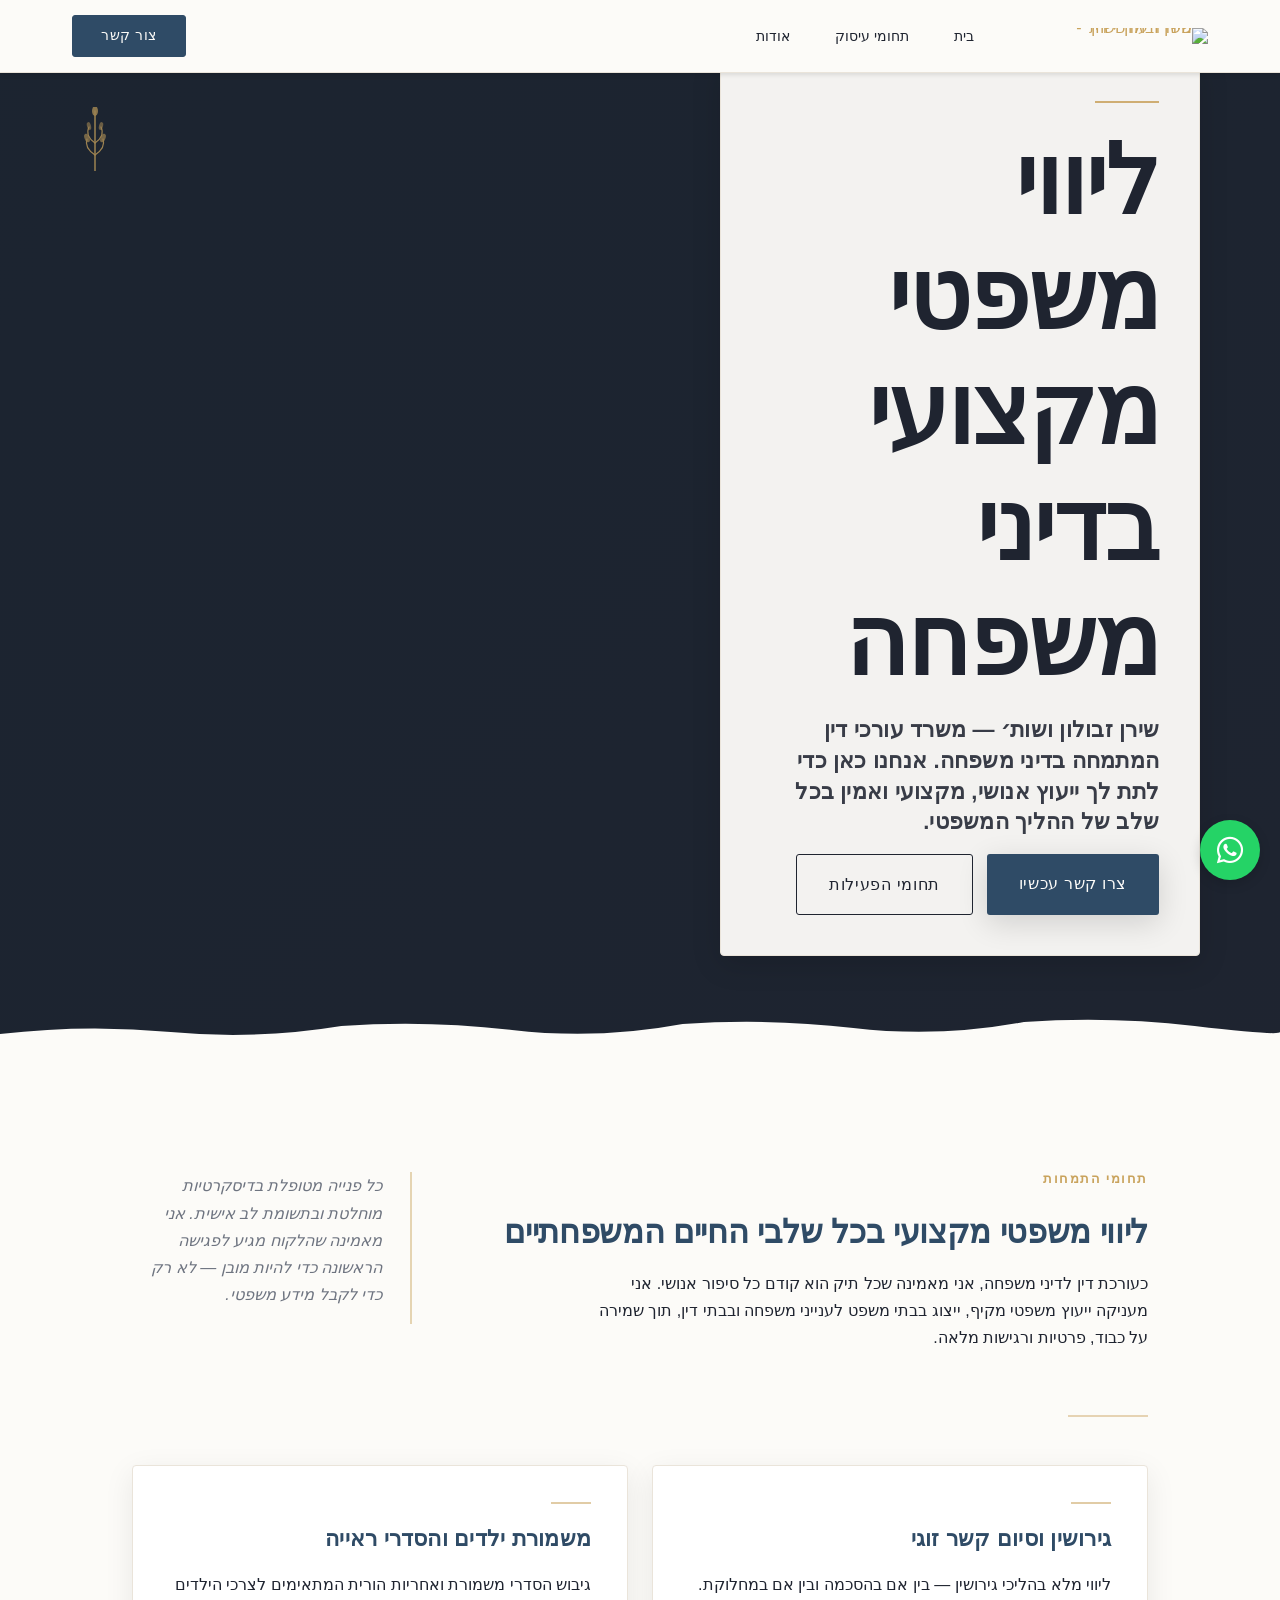
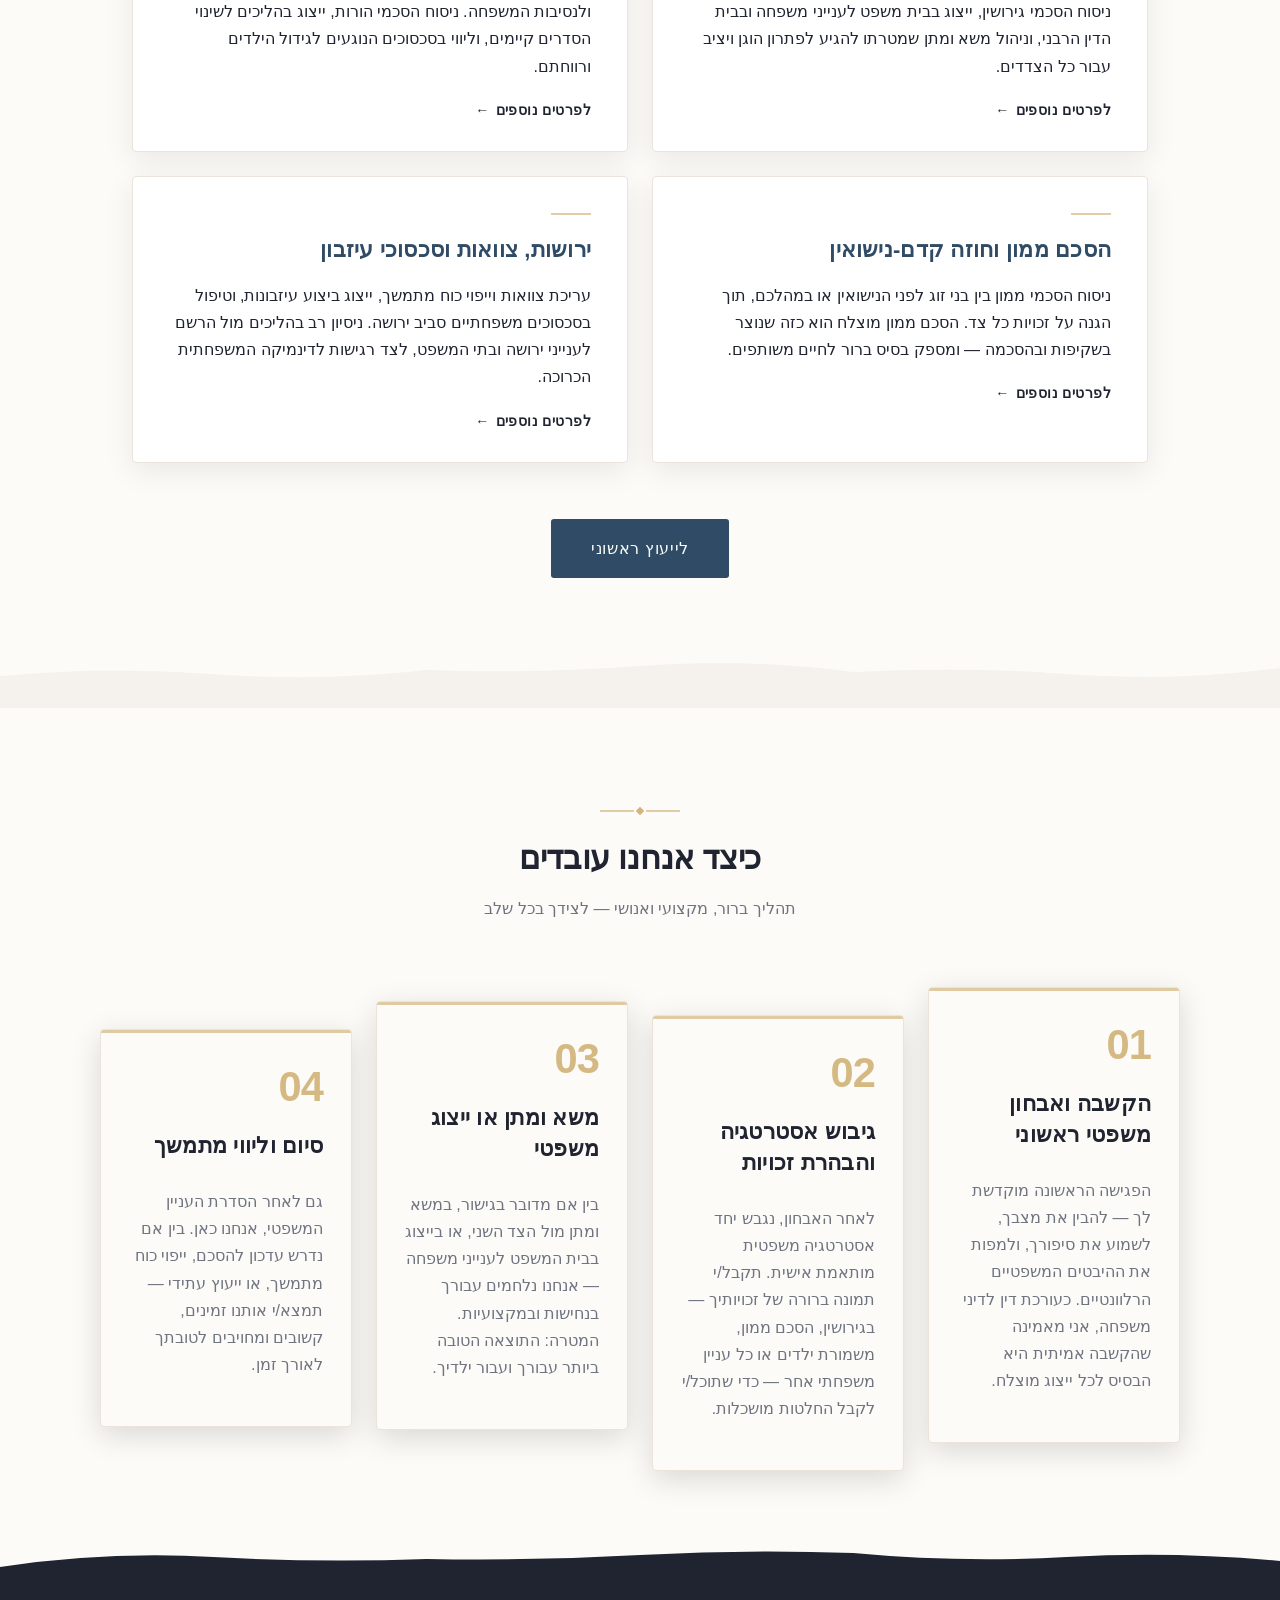
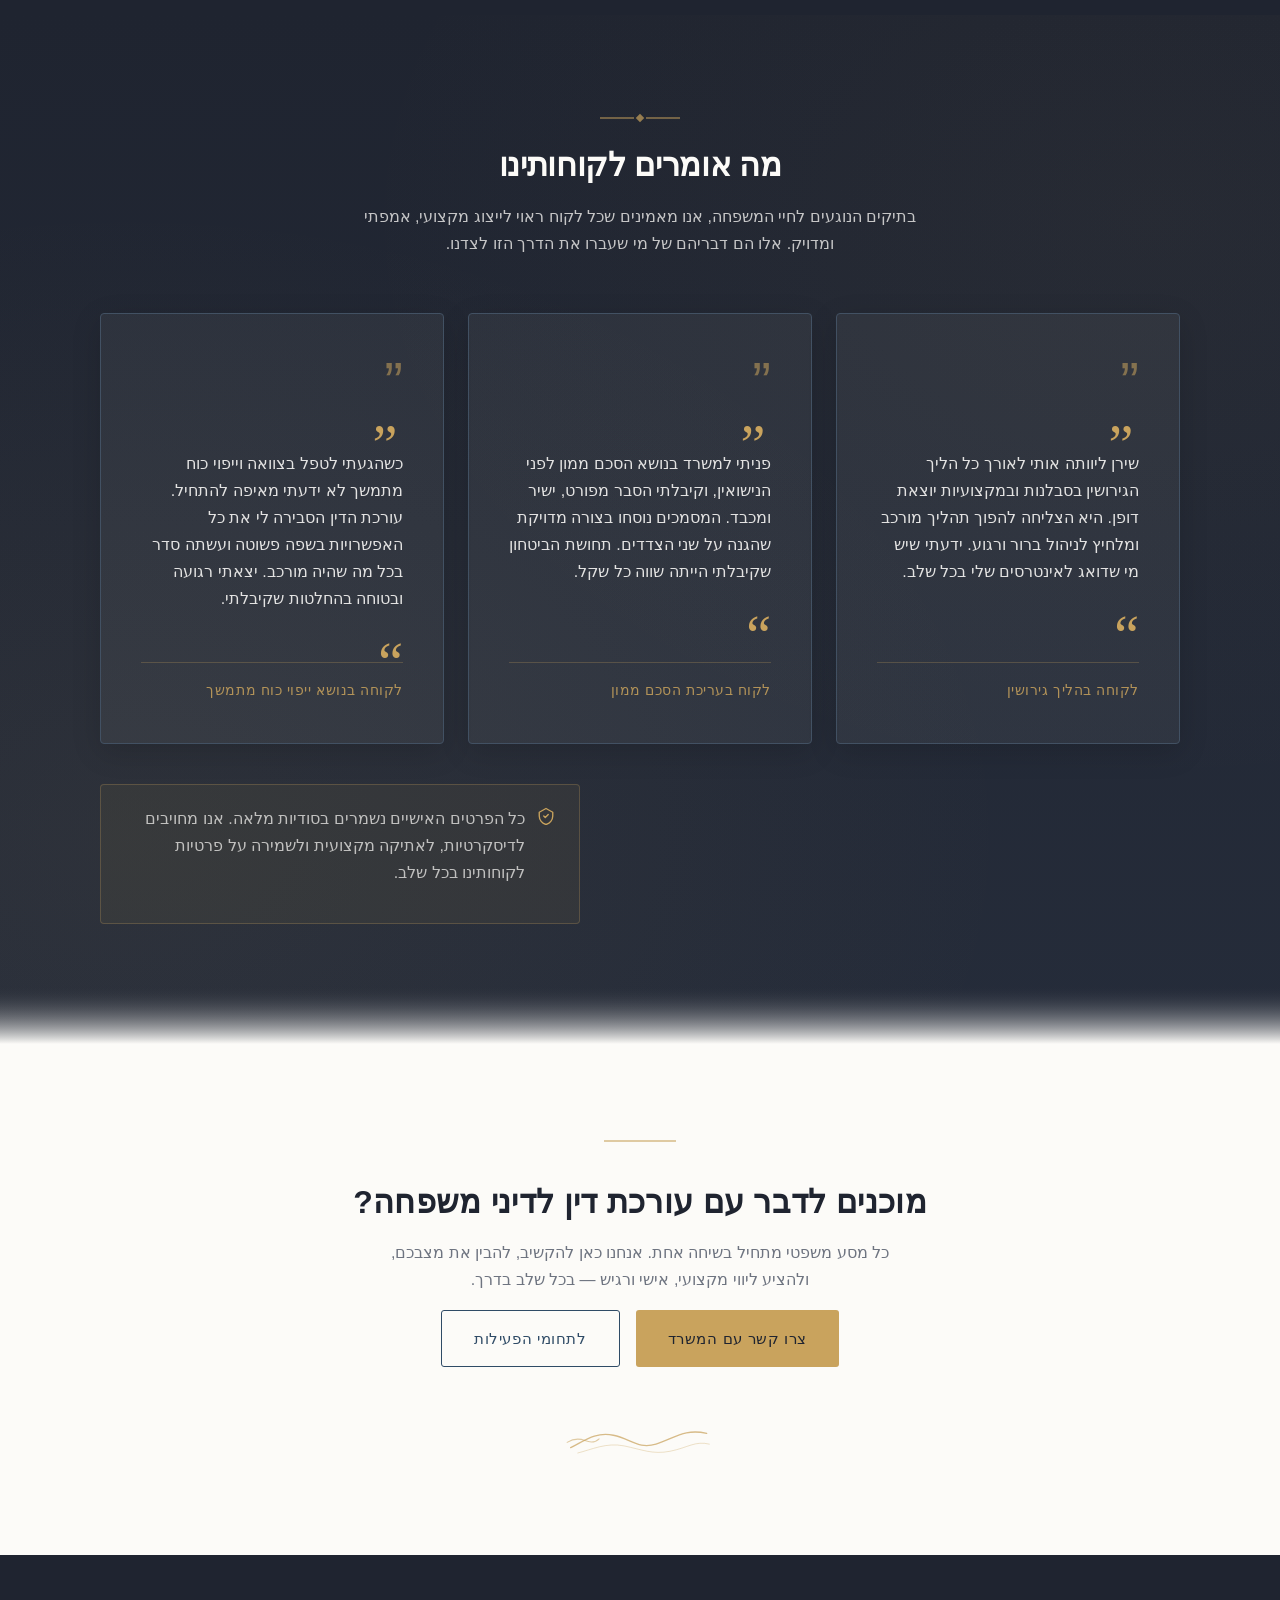
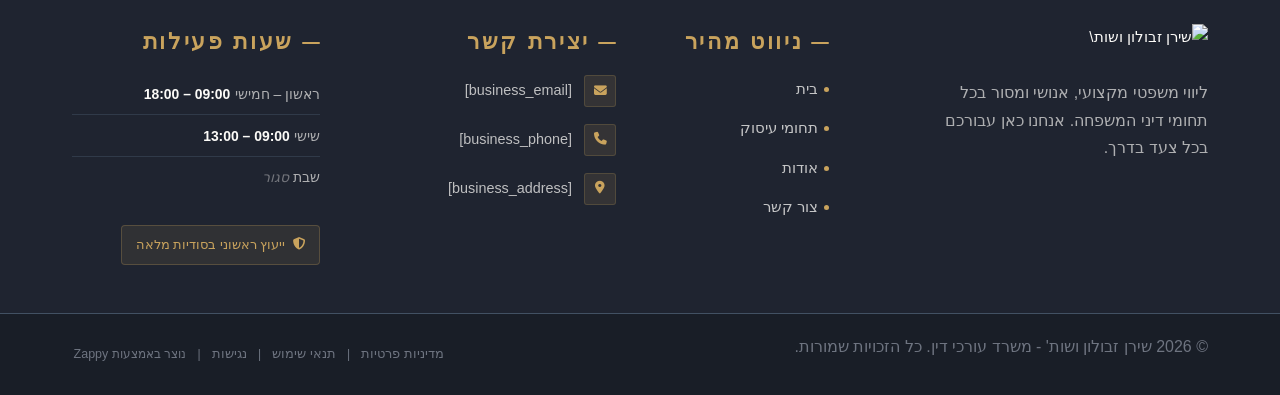
==== public/index.html @ b433c395 "Background sync: Progressive GitHub Sync" ====
<!DOCTYPE html>
<html lang="he" dir="rtl">
<head>
    <meta charset="UTF-8">
    <meta name="viewport" content="width=device-width, initial-scale=1.0">
    <meta name="robots" content="index, follow">
    <title>עורכת דין לדיני משפחה — שירן זבולון ושות&#39; - משרד עורכי דין</title>
    <meta name="description" content="מחפשים עורכת דין לדיני משפחה עם ניסיון וסמכות? משרד שירן זבולון ושות&#39; מעניק ייעוץ משפטי מקצועי בגירושין, צוואות וסכסוכי משפחה. פנו אלינו היום.">
    <meta name="keywords" content="עורכת דין לדיני משפחה, עו"ד לדיני משפחה, עורך דין לגירושין, משרד עורכי דין לצוואות, ייפוי כוח מתמשך">
    
    <!-- Zappy Analytics -->
<script>
(function() {
  'use strict';
  
  // Configuration
  var config = {
    websiteId: '22bc7f85-76d4-45d9-b0b0-1a1cf446f128',
    apiUrl: 'https://api.zappy5.com/api/analytics/track',
    sessionDuration: 30 * 60 * 1000, // 30 minutes
    visitorDuration: 30 * 24 * 60 * 60 * 1000, // 30 days
    trackPageViews: true,
    trackClicks: true,
    trackFormSubmissions: true
  };
  
  // Generate or retrieve persistent visitor ID (30 days)
  function getVisitorId() {
    var visitorKey = 'zappy_visitor_' + config.websiteId;
    var visitor = null;
    
    try {
      visitor = localStorage.getItem(visitorKey);
      if (visitor) {
        var visitorData = JSON.parse(visitor);
        var now = Date.now();
        
        // Check if visitor ID is still valid (30 days)
        if (now - visitorData.created < config.visitorDuration) {
          // Update last seen timestamp
          visitorData.lastSeen = now;
          localStorage.setItem(visitorKey, JSON.stringify(visitorData));
          return visitorData.id;
        }
      }
    } catch (e) {
      console.warn('Zappy Analytics: LocalStorage not available');
    }
    
    // Generate new visitor ID
    var newVisitorId = 'zv_' + Date.now() + '_' + Math.random().toString(36).substr(2, 9);
    
    try {
      localStorage.setItem(visitorKey, JSON.stringify({
        id: newVisitorId,
        created: Date.now(),
        lastSeen: Date.now()
      }));
    } catch (e) {
      // Continue without local storage
    }
    
    return newVisitorId;
  }
  
  // Generate or retrieve session ID (30 minutes)
  function getSessionId() {
    var sessionKey = 'zappy_session_' + config.websiteId;
    var session = null;
    
    try {
      session = sessionStorage.getItem(sessionKey);
      if (session) {
        var sessionData = JSON.parse(session);
        var now = Date.now();
        
        // Check if session is still valid
        if (now - sessionData.timestamp < config.sessionDuration) {
          // Update timestamp
          sessionData.timestamp = now;
          sessionStorage.setItem(sessionKey, JSON.stringify(sessionData));
          return sessionData.id;
        }
      }
    } catch (e) {
      console.warn('Zappy Analytics: SessionStorage not available');
    }
    
    // Generate new session ID
    var newSessionId = 'zs_' + Date.now() + '_' + Math.random().toString(36).substr(2, 9);
    
    try {
      sessionStorage.setItem(sessionKey, JSON.stringify({
        id: newSessionId,
        timestamp: Date.now()
      }));
    } catch (e) {
      // Continue without session storage
    }
    
    return newSessionId;
  }
  
  var visitorId = getVisitorId();
  var sessionId = getSessionId();
  
  // Track an event
  function trackEvent(eventType, data) {
    data = data || {};
    
    var eventData = {
      website_id: config.websiteId,
      event_type: eventType,
      page_path: window.location.pathname,
      referrer: document.referrer || 'direct',
      visitor_id: visitorId,
      session_id: sessionId,
      metadata: data
    };
    
    // Use sendBeacon if available (better for page unload events)
    if (navigator.sendBeacon) {
      var blob = new Blob([JSON.stringify(eventData)], { type: 'application/json' });
      navigator.sendBeacon(config.apiUrl, blob);
    } else {
      // Fallback to fetch
      fetch(config.apiUrl, {
        method: 'POST',
        headers: {
          'Content-Type': 'application/json'
        },
        body: JSON.stringify(eventData),
        keepalive: true
      }).catch(function(error) {
        console.warn('Zappy Analytics: Failed to track event', error);
      });
    }
  }
  
  // Track page view
  if (config.trackPageViews) {
    trackEvent('pageview', {
      title: document.title,
      url: window.location.href
    });
  }
  
  // Track clicks on important elements
  if (config.trackClicks) {
    document.addEventListener('click', function(e) {
      var target = e.target;
      
      // Track button clicks (counted as actions)
      if (target.tagName === 'BUTTON' || target.closest('button')) {
        var button = target.tagName === 'BUTTON' ? target : target.closest('button');
        trackEvent('click', {
          element: 'button',
          text: button.textContent.trim().substring(0, 100),
          id: button.id || null,
          class: button.className || null
        });
      }
      
      // Track link clicks (navigation - not counted as actions)
      else if (target.tagName === 'A' || target.closest('a')) {
        var link = target.tagName === 'A' ? target : target.closest('a');
        trackEvent('navigation', {
          element: 'link',
          text: link.textContent.trim().substring(0, 100),
          href: link.href,
          external: link.hostname !== window.location.hostname
        });
      }
    }, true);
  }
  
  // Track form submissions
  if (config.trackFormSubmissions) {
    document.addEventListener('submit', function(e) {
      var form = e.target;
      
      trackEvent('form_submit', {
        form_id: form.id || null,
        form_name: form.name || null,
        form_action: form.action || null,
        form_method: form.method || 'GET'
      });
    }, true);
  }
  
  // Track time on page (send on page unload)
  var pageLoadTime = Date.now();
  
  window.addEventListener('beforeunload', function() {
    var timeOnPage = Math.floor((Date.now() - pageLoadTime) / 1000); // in seconds
    
    trackEvent('page_unload', {
      time_on_page: timeOnPage,
      page_path: window.location.pathname
    });
  });
  
  // Expose tracking function globally for custom events
  window.zappyAnalytics = {
    track: trackEvent,
    getVisitorId: function() { return visitorId; },
    getSessionId: function() { return sessionId; }
  };
  
})();
</script>
<!-- End Zappy Analytics -->
    <meta property="og:title" content="עורכת דין לדיני משפחה — שירן זבולון ושות&#39; - משרד עורכי דין">
    <meta property="og:description" content="מחפשים עורכת דין לדיני משפחה עם ניסיון וסמכות? משרד שירן זבולון ושות&#39; מעניק ייעוץ משפטי מקצועי בגירושין, צוואות וסכסוכי משפחה. פנו אלינו היום.">
    <meta name="twitter:card" content="summary_large_image">
    <meta name="twitter:title" content="עורכת דין לדיני משפחה — שירן זבולון ושות&#39; - משרד עורכי דין">
    <meta name="twitter:description" content="מחפשים עורכת דין לדיני משפחה עם ניסיון וסמכות? משרד שירן זבולון ושות&#39; מעניק ייעוץ משפטי מקצועי בגירושין, צוואות וסכסוכי משפחה. פנו אלינו היום.">
    <script type="application/ld+json">{"@context":"https://schema.org","@graph":[{"@type":"Organization","@id":"https://shiran-zevulun-and-partners-la.zappy5.app#organization","name":"שירן זבולון ושות' - משרד עורכי דין","url":"https://shiran-zevulun-and-partners-la.zappy5.app","description":"A family law attorney practice specializing in legal services related to family matters. The practice focuses on providing professional legal counsel and representation in family-related legal cases."},{"@type":"WebSite","@id":"https://shiran-zevulun-and-partners-la.zappy5.app#website","url":"https://shiran-zevulun-and-partners-la.zappy5.app","name":"שירן זבולון ושות' - משרד עורכי דין","publisher":{"@id":"https://shiran-zevulun-and-partners-la.zappy5.app#organization"}}]}</script>
    <meta property="og:type" content="website">
  <meta property="og:locale" content="he_IL">
  
  
  
  
  
  <link rel="stylesheet" href="https://cdnjs.cloudflare.com/ajax/libs/font-awesome/6.4.0/css/all.min.css">
  <style>
    .skip-link { position: absolute; top: 0; left: 0; transform: translateY(-200%); padding: 12px 18px; background: var(--bg-dark, #1a1a1a); color: var(--text-light, #fff); font-weight: 600; border-radius: 0 0 8px 0; z-index: 10000; }
    .skip-link:focus { transform: none; outline: 2px solid var(--ring, #fff); outline-offset: 2px; }
    :focus-visible { outline: 2px solid var(--ring, currentColor); outline-offset: 3px; }
  </style>


  
    <!-- Favicons -->
    <link rel="icon" type="image/x-icon" href="/assets/favicon.ico">
    <link rel="icon" type="image/png" sizes="16x16" href="/assets/favicon-16x16.png">
    <link rel="icon" type="image/png" sizes="32x32" href="/assets/favicon-32x32.png">
    <link rel="icon" type="image/png" sizes="48x48" href="/assets/favicon-48x48.png">
    <link rel="icon" type="image/png" sizes="192x192" href="/assets/favicon-192x192.png">
    <link rel="icon" type="image/png" sizes="512x512" href="/assets/favicon-512x512.png">
    <link rel="apple-touch-icon" href="/assets/apple-touch-icon.png">
    <!-- Cookie Consent -->
    <link rel="stylesheet" href="https://cdn.jsdelivr.net/npm/vanilla-cookieconsent@3/dist/cookieconsent.css">
    <script src="https://cdn.jsdelivr.net/npm/vanilla-cookieconsent@3/dist/cookieconsent.umd.js"></script>
    <!-- Mickidum Accessibility Toolbar -->
    <script src="https://cdn.jsdelivr.net/gh/mickidum/acc_toolbar/acctoolbar/acctoolbar.min.js"></script>
    <link rel="stylesheet" href="/styles.css">

    <style id="zappy-dropdown-submenu-styles">
      /* ========== DESKTOP DROPDOWN SUBMENU STYLES ========== */
      /* Base styles for dropdown submenus - parent must be positioned */
      .nav-menu li:has(.sub-menu), nav li:has(.sub-menu), .navbar li:has(.sub-menu), #navMenu li:has(.sub-menu) { position: relative; }
      /* Submenu base - hidden by default */
      .nav-menu .sub-menu, nav .sub-menu, .navbar .sub-menu, #navMenu .sub-menu { display: block !important; position: absolute !important; top: 100%; left: 0; min-width: 220px; background: white; border-radius: 8px; box-shadow: 0 8px 25px rgba(0,0,0,0.15); padding: 8px 0; opacity: 0; visibility: hidden; transform: translateY(10px); transition: all 0.3s ease; z-index: 1000; list-style: none; pointer-events: none; }
      /* CRITICAL: Desktop hover styles to show dropdown */
      .nav-menu li:hover > .sub-menu, nav li:hover > .sub-menu, .navbar li:hover > .sub-menu, #navMenu li:hover > .sub-menu { opacity: 1 !important; visibility: visible !important; transform: translateY(0) !important; pointer-events: auto !important; }
      /* Submenu item styling */
      .sub-menu li { list-style: none; margin: 0; padding: 0; }
      .sub-menu a { display: block !important; padding: 10px 16px !important; color: var(--text-dark, #333) !important; font-weight: 500; text-decoration: none; white-space: nowrap; transition: background-color 0.2s; }
      .sub-menu .zappy-nav-child > a { padding-left: 28px !important; font-size: 0.9em !important; opacity: 0.85 !important; }
      [dir="rtl"] .sub-menu .zappy-nav-child > a, html[lang="he"] .sub-menu .zappy-nav-child > a, html[lang="ar"] .sub-menu .zappy-nav-child > a { padding-left: 10px !important; padding-right: 28px !important; }
      .sub-menu .zappy-nav-parent > a { font-weight: 600 !important; }
      .sub-menu a:hover { background-color: #f5f5f5; }
      /* RTL (Hebrew/Arabic) dropdown positioning */
      [dir="rtl"] .nav-menu .sub-menu, [dir="rtl"] nav .sub-menu, [dir="rtl"] .navbar .sub-menu, html[lang="he"] .nav-menu .sub-menu, html[lang="he"] nav .sub-menu, html[lang="he"] .navbar .sub-menu, html[lang="ar"] .nav-menu .sub-menu, html[lang="ar"] nav .sub-menu, html[lang="ar"] .navbar .sub-menu { left: auto !important; right: 0 !important; }
      /* Hide empty dropdown menus (exclude catalog sub-menus that use <a> children instead of <li>) */
      .sub-menu:empty, .sub-menu:not(:has(li:not(.zappy-hidden-menu-item))):not(:has(> a)), .sub-menu:not(:has(li)):not(:has(> a)) { display: none !important; opacity: 0 !important; visibility: hidden !important; pointer-events: none !important; }
      /* Desktop: show submenu on Menu Group hover */
      li:has(.menu-group-title):hover > .sub-menu { opacity: 1 !important; visibility: visible !important; transform: translateY(0) !important; pointer-events: auto !important; }
      /* Menu Group title styling */
      .nav-menu > li > .menu-group-title, #navMenu > li > .menu-group-title { display: inline-block; padding: 0.5rem 1rem; cursor: default; user-select: none; }
      
      /* ========== MOBILE SUBMENU STYLES ========== */
      @media (max-width: 768px) {
        .nav-menu .sub-menu, nav .sub-menu, .navbar .sub-menu, #navMenu .sub-menu { position: static !important; transform: none !important; box-shadow: none !important; background: transparent !important; max-height: 0; overflow: hidden; opacity: 0; visibility: hidden; transition: max-height 0.3s ease, opacity 0.3s ease; padding: 0 !important; border-radius: 0 !important; }
        .navbar .sub-menu.mobile-expanded, .nav-menu .sub-menu.mobile-expanded, #navMenu .sub-menu.mobile-expanded { max-height: none !important; overflow-y: visible !important; opacity: 1 !important; visibility: visible !important; padding: 8px 0 8px 16px !important; }
        [dir="rtl"] .sub-menu.mobile-expanded, html[lang="he"] .sub-menu.mobile-expanded { padding: 8px 16px 8px 0 !important; }
        /* Disable hover behavior on mobile */
        .nav-menu li:hover > .sub-menu, nav li:hover > .sub-menu, .navbar li:hover > .sub-menu, #navMenu li:hover > .sub-menu { opacity: 0; visibility: hidden; pointer-events: none; }
        .nav-menu li > .sub-menu.mobile-expanded, nav li > .sub-menu.mobile-expanded, .navbar li > .sub-menu.mobile-expanded, #navMenu li > .sub-menu.mobile-expanded { opacity: 1 !important; visibility: visible !important; pointer-events: auto !important; }
        .nav-menu li:has(.sub-menu), nav li:has(.sub-menu), .navbar li:has(.sub-menu), #navMenu li:has(.sub-menu) { display: flex !important; flex-wrap: wrap !important; align-items: center !important; position: relative !important; min-height: 44px !important; }
        .nav-menu li:has(.sub-menu) > a, nav li:has(.sub-menu) > a, .navbar li:has(.sub-menu) > a, #navMenu li:has(.sub-menu) > a { flex: 1 !important; min-width: 0 !important; }
        .nav-menu li:has(.sub-menu) > .menu-group-title, nav li:has(.sub-menu) > .menu-group-title, .navbar li:has(.sub-menu) > .menu-group-title, #navMenu li:has(.sub-menu) > .menu-group-title { flex: 1 !important; min-width: 0 !important; padding: 0 !important; line-height: inherit !important; }
        .nav-menu li:has(.sub-menu) > .sub-menu, nav li:has(.sub-menu) > .sub-menu, .navbar li:has(.sub-menu) > .sub-menu, #navMenu li:has(.sub-menu) > .sub-menu { flex-basis: 100% !important; width: 100% !important; }
        .nav-menu li:has(.sub-menu) > a [class*="chevron"], .nav-menu li:has(.sub-menu) > a [class*="arrow"], .nav-menu li:has(.sub-menu) > a .fa-chevron-down, .nav-menu li:has(.sub-menu) > a .fa-angle-down, nav li:has(.sub-menu) > a [class*="chevron"], nav li:has(.sub-menu) > a [class*="arrow"], #navMenu li:has(.sub-menu) > a [class*="chevron"], #navMenu li:has(.sub-menu) > a [class*="arrow"] { display: none !important; visibility: hidden !important; }
        .mobile-submenu-toggle { display: flex !important; align-items: center !important; justify-content: center !important; width: 44px !important; height: auto !important; background: transparent !important; border: none !important; cursor: pointer !important; color: var(--text-dark) !important; position: static !important; flex-shrink: 0 !important; align-self: stretch !important; z-index: 2 !important; padding: 0 !important; margin: 0 !important; }
        .mobile-submenu-toggle::after { content: '' !important; width: 0 !important; height: 0 !important; border-left: 6px solid transparent !important; border-right: 6px solid transparent !important; border-top: 7px solid currentColor !important; transition: transform 0.3s ease !important; }
        .mobile-submenu-toggle.expanded::after { transform: rotate(180deg) !important; }
        .sub-menu a { padding: 10px 0 !important; display: block !important; color: var(--text-dark) !important; white-space: normal !important; }
        .sub-menu .zappy-nav-child > a { padding-left: 28px !important; font-size: 0.9em !important; opacity: 0.85 !important; }
        [dir="rtl"] .sub-menu .zappy-nav-child > a, html[lang="he"] .sub-menu .zappy-nav-child > a, html[lang="ar"] .sub-menu .zappy-nav-child > a { padding-left: 0 !important; padding-right: 28px !important; }
        .sub-menu .zappy-nav-parent > a { font-weight: 600 !important; }
        .nav-menu.active, #navMenu.active { max-width: 100vw !important; overflow-x: hidden !important; box-sizing: border-box !important; }
        .navbar .sub-menu li a, nav.navbar .sub-menu li a, .zappy-products-dropdown .sub-menu a { color: var(--text-dark) !important; }
      }
      @media (min-width: 769px) { .mobile-submenu-toggle { display: none !important; } }
    </style>

    <style id="zappy-widget-visibility">
      html[dir="rtl"] .whatsapp-float { right: 20px !important; left: auto !important; }
      html[dir="ltr"] .whatsapp-float, html:not([dir]) .whatsapp-float { left: 20px !important; right: auto !important; }
      html[dir="rtl"] #mic-access-tool-general-button, html[dir="rtl"] .mic-access-tool-general-button,
      html[dir="rtl"] #mic-init-access-tool .mic-access-tool-general-button,
      html[dir="rtl"] #mic-init-access-tool #mic-access-tool-general-button,
      html[dir="rtl"] ._access-icon { left: 20px !important; right: auto !important; }
      html[dir="ltr"] #mic-access-tool-general-button, html[dir="ltr"] .mic-access-tool-general-button,
      html[dir="ltr"] #mic-init-access-tool .mic-access-tool-general-button,
      html[dir="ltr"] #mic-init-access-tool #mic-access-tool-general-button,
      html[dir="ltr"] ._access-icon,
      html:not([dir]) #mic-access-tool-general-button, html:not([dir]) .mic-access-tool-general-button,
      html:not([dir]) #mic-init-access-tool .mic-access-tool-general-button,
      html:not([dir]) #mic-init-access-tool #mic-access-tool-general-button,
      html:not([dir]) ._access-icon { right: 20px !important; left: auto !important; }
      @media (max-width: 768px) { .whatsapp-float { display: flex !important; } }
      @media (min-width: 769px) { .whatsapp-float { display: flex !important; } }
      @media (max-width: 768px) {
        #mic-access-tool-general-button, .mic-access-tool-general-button,
        #mic-init-access-tool .mic-access-tool-general-button, #mic-init-access-tool #mic-access-tool-general-button,
        ._access-icon { display: flex !important; visibility: visible !important; opacity: 1 !important; pointer-events: auto !important; }
        #mic-access-tool-box.opened-mic-access-tool, .mic-access-tool-box.opened-mic-access-tool,
        #mic-init-access-tool #mic-access-tool-box.opened-mic-access-tool {
          visibility: visible !important; opacity: 1 !important; pointer-events: auto !important;
        }
      }
      @media (min-width: 769px) {
        #mic-access-tool-general-button, .mic-access-tool-general-button,
        #mic-init-access-tool .mic-access-tool-general-button, #mic-init-access-tool #mic-access-tool-general-button,
        ._access-icon { display: flex !important; visibility: visible !important; opacity: 1 !important; pointer-events: auto !important; }
        #mic-access-tool-box.opened-mic-access-tool, .mic-access-tool-box.opened-mic-access-tool,
        #mic-init-access-tool #mic-access-tool-box.opened-mic-access-tool {
          visibility: visible !important; opacity: 1 !important; pointer-events: auto !important;
        }
      }
    </style>
</head>
<body>
<a class="skip-link" href="#main">דלג לתוכן הראשי</a>
  <nav class="navbar" dir="rtl">
  <button class="mobile-toggle" id="mobileToggle" aria-label="Menu">
    <svg class="hamburger-icon" width="24" height="24" viewBox="0 0 24 24" fill="none">
      <path d="M3 12h18M3 6h18M3 18h18" stroke="currentColor" stroke-width="2" stroke-linecap="round"></path>
    </svg>
    <svg class="close-icon" width="24" height="24" viewBox="0 0 24 24" fill="none" style="display: none;">
      <path d="M18 6L6 18M6 6l12 12" stroke="currentColor" stroke-width="2" stroke-linecap="round"></path>
    </svg>
  </button>

  <button class="phone-header-btn" data-phone="[business_phone]" aria-label="Call">
    <svg width="20" height="20" viewBox="0 0 24 24" fill="currentColor">
      <path d="M22 16.92v3a2 2 0 0 1-2.18 2 19.79 19.79 0 0 1-8.63-3.07 19.5 19.5 0 0 1-6-6 19.79 19.79 0 0 1-3.07-8.67A2 2 0 0 1 4.11 2h3a2 2 0 0 1 2 1.72 12.84 12.84 0 0 0 .7 2.81 2 2 0 0 1-.45 2.11L8.09 9.91a16 16 0 0 0 6 6l1.27-1.27a2 2 0 0 1 2.11-.45 12.84 12.84 0 0 0 2.81.7A2 2 0 0 1 22 16.92z"></path>
    </svg>
  </button>

  <div class="nav-container">
    <div class="nav-right-group"><div class="nav-brand">
      <a href="/" class="logo-link"><img class="logo" src="/assets/site-----image-1.webp" alt="שירן זבולון ושות' - משרד עורכי דין"></a>
    </div><ul class="nav-menu" id="navMenu"><li><a href="/">בית</a></li><li><a href="/practice-areas">תחומי עיסוק</a></li><li><a href="/about">אודות</a></li></ul></div>

    

    <div class="nav-cta-container">
      <a href="/contact" class="nav-cta-btn">צור קשר</a>
    </div>
  </div>
</nav>
<script>

// Navbar Mobile Menu Toggle and Contrast Fix
(function() {
  // Use 'load' event instead of 'DOMContentLoaded' to ensure we run AFTER all other scripts
  window.addEventListener('load', function() {
    
    // FIX MOBILE BUTTON CONTRAST
    // Detect navbar background color and apply contrasting color to mobile buttons
    const navbar = document.querySelector('.navbar, nav, header');
    if (!navbar) {
      console.log('[Navbar] Navbar element not found');
      return;
    }
    
    // DECLARE VARIABLES EARLY to avoid Temporal Dead Zone errors
    // These are used in multiple places below
    let mobileToggle = document.getElementById('mobileToggle') ||
                       document.querySelector('.mobile-toggle') ||
                       document.querySelector('.hamburger') ||
                       document.querySelector('.hamburger-menu') ||
                       document.querySelector('.menu-toggle') ||
                       document.querySelector('.burger-menu') ||
                       document.querySelector('[aria-label="Menu"]') ||
                       document.querySelector('[aria-label="תפריט"]');
    
    const phoneBtn = document.querySelector('.phone-header-btn');
    
    const computedStyle = window.getComputedStyle(navbar);
    let bgColor = computedStyle.backgroundColor;
    
    console.log('[Navbar] Initial navbar background:', bgColor);
    
    // Check if background is transparent or rgba with 0 alpha
    const isTransparent = bgColor === 'transparent' || 
                         bgColor === 'rgba(0, 0, 0, 0)' ||
                         (bgColor.startsWith('rgba') && bgColor.includes(', 0)'));
    
    if (isTransparent) {
      // Check for background-image or gradient
      const bgImage = computedStyle.backgroundImage;
      if (bgImage && bgImage !== 'none') {
        console.log('[Navbar] Navbar has background image/gradient, using dark text');
        bgColor = 'rgb(240, 240, 240)'; // Assume light background
      } else {
        // Transparent navbar - check body background
        const bodyBg = window.getComputedStyle(document.body).backgroundColor;
        console.log('[Navbar] Navbar transparent, using body background:', bodyBg);
        bgColor = bodyBg;
      }
    }
    
    // Calculate luminance to determine if background is light or dark
    const rgb = bgColor.match(/\d+/g);
    if (rgb && rgb.length >= 3) {
      const r = parseInt(rgb[0]);
      const g = parseInt(rgb[1]);
      const b = parseInt(rgb[2]);
      const luminance = (0.299 * r + 0.587 * g + 0.114 * b) / 255;
      
      // Mobile button colors are set by Claude's AI-generated CSS (same as .nav-menu a)
      // No dynamic color overrides needed - colors come from the generated navbar CSS
      console.log('[Navbar] Mobile button colors preserved from Claude CSS (luminance:', luminance.toFixed(2) + ')');
      
      // FIX ICON SIZES - Ensure SVGs are properly sized and visible
      // INJECT CRITICAL CSS TO OVERRIDE ANY CONFLICTING RULES
      const criticalCSS = document.createElement('style');
      criticalCSS.id = 'zappy-mobile-nav-fix';
      const htmlLang = document.documentElement.lang || 'en';
      const htmlDir = document.documentElement.dir || 'ltr';
      // Check both dir attribute AND lang for RTL detection
      // dir="rtl" is the most reliable indicator
      const isRTL = htmlDir === 'rtl' || htmlLang === 'he' || htmlLang === 'ar';
      
      criticalCSS.textContent = `
        /* Hide mobile buttons on desktop, show only on mobile */
        @media (min-width: 769px) {
          .mobile-toggle,
          .phone-header-btn {
            display: none !important;
          }
        }
        
        /* Show and position mobile buttons correctly on mobile */
        @media (max-width: 768px) {
          .navbar,
          nav.navbar {
            min-height: 70px !important;
          }

          .mobile-toggle,
          .phone-header-btn {
            position: absolute !important;
            top: 0 !important;
            bottom: 0 !important;
            margin-top: auto !important;
            margin-bottom: auto !important;
            transform: none !important;
            z-index: 1001 !important;
            display: flex !important;
            align-items: center !important;
            justify-content: center !important;
            width: 36px !important;
            height: 36px !important;
            border-radius: 50% !important;
            border: none !important;
            cursor: pointer !important;
            padding: 6px !important;
            background: none !important;
            color: var(--nav-text, var(--text-dark)) !important;
            touch-action: manipulation !important;
            -webkit-tap-highlight-color: transparent !important;
          }

          html[data-zappy-site-type="ecommerce"] .phone-header-btn,
          body[data-zappy-site-type="ecommerce"] .phone-header-btn,
          html[data-zappy-site-type="ecommerce"] header .phone-header-btn,
          html[data-zappy-site-type="ecommerce"] nav .phone-header-btn {
            display: none !important;
            visibility: hidden !important;
            width: 0 !important;
            height: 0 !important;
            min-width: 0 !important;
            overflow: hidden !important;
          }
          
          /* LTR positioning (default): hamburger LEFT, phone RIGHT */
          html:not([dir="rtl"]):not([lang="he"]):not([lang="ar"]) .mobile-toggle,
          html[dir="ltr"] .mobile-toggle {
            left: 12px !important;
            right: auto !important;
          }
          html:not([dir="rtl"]):not([lang="he"]):not([lang="ar"]) .phone-header-btn,
          html[dir="ltr"] .phone-header-btn {
            right: 12px !important;
            left: auto !important;
          }
          
          /* RTL positioning: hamburger RIGHT, phone LEFT */
          html[dir="rtl"] .mobile-toggle,
          html[lang="he"] .mobile-toggle,
          html[lang="ar"] .mobile-toggle {
            right: 12px !important;
            left: auto !important;
          }
          html[dir="rtl"] .phone-header-btn,
          html[lang="he"] .phone-header-btn,
          html[lang="ar"] .phone-header-btn {
            left: 12px !important;
            right: auto !important;
          }
          
          /* CRITICAL: Ensure nav-container has min-height on mobile */
          /* All children are positioned absolutely/fixed on mobile, so height:auto collapses to 0 */
          .nav-container {
            min-height: 70px !important;
            position: relative !important;
          }
          
          /* Ensure SVG icons are properly sized and inherit color */
          .mobile-toggle svg,
          .phone-header-btn svg {
            width: 24px !important;
            height: 24px !important;
            /* Don't force display - let JavaScript control hamburger/close toggle */
          }
          
          /* Reset nav-cta-container on mobile - remove desktop box-shadow/padding */
          /* that creates a visible ghost box when CTA button is hidden */
          .nav-cta-container {
            box-shadow: none !important;
            padding: 0 !important;
          }
          
          /* Hide nav-cta-container entirely on mobile when there's no lang-switcher */
          /* (only the CTA button is inside, and it's hidden on mobile) */
          .nav-cta-container:not(:has(.lang-switcher)) {
            display: none !important;
          }
          
          /* CRITICAL: Prevent hero image fade gradient from bleeding over headline text */
          /* The .image-fade-gradient has bottom: -30px (extends below parent) */
          /* On mobile stacked layout, this overlaps the h1 text below the image */
          .hero-image-column {
            overflow: hidden !important;
          }
          .image-fade-gradient {
            bottom: 0 !important;
          }
          
          /* Hide desktop language switcher on mobile - hamburger menu handles it */
          /* High specificity to override stored CSS */
          .lang-switcher,
          .nav-cta-container .lang-switcher,
          .nav-container .lang-switcher,
          .navbar .lang-switcher,
          .navbar .nav-cta-container .lang-switcher {
            display: none !important;
          }
        }
      `;
      
      // Remove existing fix if present and inject new one
      const existing = document.getElementById('zappy-mobile-nav-fix');
      if (existing) existing.remove();
      document.head.appendChild(criticalCSS);
      
      console.log('[Navbar] Critical CSS injected for mobile nav positioning');
      
      // ONLY apply inline positioning styles on mobile viewport
      // On desktop, the CSS handles hiding these buttons with display: none
      // Inline styles were breaking desktop layout by overriding CSS
      const isMobileViewport = window.innerWidth <= 768;
      
      if (mobileToggle) {
        // Icon sizing applies to all viewports for consistency
        const hamburgerIcon = mobileToggle.querySelector('.hamburger-icon');
        const closeIcon = mobileToggle.querySelector('.close-icon');
        
        if (hamburgerIcon) {
          hamburgerIcon.style.setProperty('width', '24px', 'important');
          hamburgerIcon.style.setProperty('height', '24px', 'important');
          hamburgerIcon.style.setProperty('display', 'block', 'important'); // Show hamburger by default
        }
        if (closeIcon) {
          closeIcon.style.setProperty('width', '24px', 'important');
          closeIcon.style.setProperty('height', '24px', 'important');
          closeIcon.style.setProperty('display', 'none', 'important'); // Hide close icon by default
        }
        
        // ONLY set positioning inline styles on mobile
        if (isMobileViewport) {
          mobileToggle.style.setProperty('position', 'absolute', 'important');
          mobileToggle.style.setProperty('top', '0', 'important');
          mobileToggle.style.setProperty('bottom', '0', 'important');
          mobileToggle.style.setProperty('margin-top', 'auto', 'important');
          mobileToggle.style.setProperty('margin-bottom', 'auto', 'important');
          mobileToggle.style.setProperty('transform', 'none', 'important');
          mobileToggle.style.setProperty('z-index', '1001', 'important');
          
          // Clear any inline left/right so CSS can take over based on html[dir]
          mobileToggle.style.removeProperty('left');
          mobileToggle.style.removeProperty('right');
          
          console.log('[Navbar] Mobile toggle positioning applied (mobile viewport)');
        } else {
          // On desktop, clear any positioning styles to let CSS handle it
          mobileToggle.style.removeProperty('position');
          mobileToggle.style.removeProperty('top');
          mobileToggle.style.removeProperty('transform');
          mobileToggle.style.removeProperty('z-index');
          mobileToggle.style.removeProperty('left');
          mobileToggle.style.removeProperty('right');
          console.log('[Navbar] Desktop viewport - cleared mobile toggle inline positioning');
        }
      }
      
      if (phoneBtn) {
        // Icon sizing applies to all viewports
        const phoneIcon = phoneBtn.querySelector('svg');
        if (phoneIcon) {
          phoneIcon.style.width = '24px';
          phoneIcon.style.height = '24px';
          phoneIcon.setAttribute('width', '24');
          phoneIcon.setAttribute('height', '24');
        }
        
        // ONLY set positioning inline styles on mobile
        if (isMobileViewport) {
          phoneBtn.style.setProperty('position', 'absolute', 'important');
          phoneBtn.style.setProperty('top', '0', 'important');
          phoneBtn.style.setProperty('bottom', '0', 'important');
          phoneBtn.style.setProperty('margin-top', 'auto', 'important');
          phoneBtn.style.setProperty('margin-bottom', 'auto', 'important');
          phoneBtn.style.setProperty('transform', 'none', 'important');
          phoneBtn.style.setProperty('z-index', '1001', 'important');
          
          // Clear any inline left/right so CSS can take over based on html[dir]
          phoneBtn.style.removeProperty('left');
          phoneBtn.style.removeProperty('right');
          
          console.log('[Navbar] Phone button positioning applied (mobile viewport)');
        } else {
          // On desktop, clear any positioning styles to let CSS handle it
          phoneBtn.style.removeProperty('position');
          phoneBtn.style.removeProperty('top');
          phoneBtn.style.removeProperty('transform');
          phoneBtn.style.removeProperty('z-index');
          phoneBtn.style.removeProperty('left');
          phoneBtn.style.removeProperty('right');
          console.log('[Navbar] Desktop viewport - cleared phone button inline positioning');
        }
      }
    } else {
      console.log('[Navbar] Could not parse background color:', bgColor);
    }
    
    // MOBILE MENU TOGGLE
    // Re-query in case DOM changed (mobileToggle already declared at top of function)
    mobileToggle = document.getElementById('mobileToggle') ||
                   document.querySelector('.mobile-toggle') ||
                   document.querySelector('.hamburger') ||
                   document.querySelector('.hamburger-menu') ||
                   document.querySelector('.menu-toggle') ||
                   document.querySelector('.burger-menu') ||
                   document.querySelector('[aria-label="Menu"]') ||
                   document.querySelector('[aria-label="תפריט"]');
    
    // EXPANDED SEARCH: Find nav menu by ID or class
    const navMenu = document.getElementById('navMenu') ||
                  document.querySelector('.nav-menu') ||
                  document.querySelector('.nav-links') ||
                  document.querySelector('nav ul:not(.submenu)');
    
    if (!mobileToggle || !navMenu) {
      console.log('[Navbar] Mobile toggle or menu not found:', { toggle: !!mobileToggle, menu: !!navMenu });
      return;
    }
    
    // Ensure navMenu has ID for CSS targeting
    if (!navMenu.id) {
      navMenu.id = 'navMenu';
    }
    
    console.log('[Navbar] Initializing mobile menu...');
    
    // Remove any existing event listeners by cloning the button
    const newToggle = mobileToggle.cloneNode(true);
    mobileToggle.parentNode.replaceChild(newToggle, mobileToggle);
    
    // Toggle menu handler (shared by click and touchend)
    function handleToggle(e) {
      e.preventDefault();
      e.stopPropagation();
      
      const hamburgerIcon = newToggle.querySelector('.hamburger-icon');
      const closeIcon = newToggle.querySelector('.close-icon');
      const isActive = navMenu.classList.contains('active');
      
      if (isActive) {
        // Close menu
        navMenu.classList.remove('active');
        if (hamburgerIcon) hamburgerIcon.style.setProperty('display', 'block', 'important');
        if (closeIcon) closeIcon.style.setProperty('display', 'none', 'important');
        document.body.style.overflow = '';
        console.log('[Navbar] Menu closed');
      } else {
        // Open menu
        navMenu.classList.add('active');
        if (hamburgerIcon) hamburgerIcon.style.setProperty('display', 'none', 'important');
        if (closeIcon) closeIcon.style.setProperty('display', 'block', 'important');
        document.body.style.overflow = 'hidden';
        console.log('[Navbar] Menu opened');
      }
    }
    
    // Use click for desktop/emulation and touchend as iOS Safari fallback.
    // Prevent double-fire with a timestamp guard.
    var lastToggleTime = 0;
    function guardedToggle(e) {
      var now = Date.now();
      if (now - lastToggleTime < 300) return;
      lastToggleTime = now;
      handleToggle(e);
    }
    
    newToggle.addEventListener('click', guardedToggle);
    newToggle.addEventListener('touchend', guardedToggle);
    
    // Close menu when clicking nav links (but NOT dropdown toggles)
    const navLinks = navMenu.querySelectorAll('a');
    navLinks.forEach(function(link) {
      link.addEventListener('click', function() {
        // Don't close if it's a dropdown child (unless it's a real navigation link)
        if (this.getAttribute('href') === '#') return;
        
        const hamburgerIcon = newToggle.querySelector('.hamburger-icon');
        const closeIcon = newToggle.querySelector('.close-icon');
        
        navMenu.classList.remove('active');
        if (hamburgerIcon) hamburgerIcon.style.setProperty('display', 'block', 'important');
        if (closeIcon) closeIcon.style.setProperty('display', 'none', 'important');
        document.body.style.overflow = '';
        console.log('[Navbar] Menu closed (link clicked)');
      });
    });
    
    // DROPDOWN MENU TOGGLE (for mobile and touch devices)
    var dropdownToggles = navMenu.querySelectorAll('.dropdown-toggle');
    dropdownToggles.forEach(function(toggle) {
      toggle.addEventListener('click', function(e) {
        e.preventDefault();
        e.stopPropagation();
        var parent = this.closest('.nav-dropdown');
        if (!parent) return;
        
        // Close other open dropdowns at the same level
        var siblings = parent.parentNode.querySelectorAll('.nav-dropdown.open');
        siblings.forEach(function(sib) {
          if (sib !== parent) sib.classList.remove('open');
        });
        
        parent.classList.toggle('open');
        console.log('[Navbar] Dropdown toggled:', parent.classList.contains('open') ? 'open' : 'closed');
      });
    });
    
    // Close dropdowns when clicking outside
    document.addEventListener('click', function(e) {
      if (!e.target.closest('.nav-dropdown')) {
        var openDropdowns = document.querySelectorAll('.nav-dropdown.open');
        openDropdowns.forEach(function(dd) { dd.classList.remove('open'); });
      }
    });
    
    console.log('[Navbar] Dropdown handlers initialized for ' + dropdownToggles.length + ' dropdowns');
    
    // Phone button functionality (phoneBtn already declared at top of function)
    if (phoneBtn) {
      phoneBtn.addEventListener('click', function() {
        // Get phone number from placeholder in page or use default
        const phoneLinks = document.querySelectorAll('a[href^="tel:"]');
        const phoneNumber = phoneLinks.length > 0 
          ? phoneLinks[0].getAttribute('href').replace('tel:', '')
          : '[business_phone]';
        
        window.location.href = 'tel:' + phoneNumber;
        console.log('[Navbar] Phone button clicked');
      });
    }
    
    console.log('[Navbar] Mobile menu initialized successfully');
    
    // WhatsApp button visibility is now controlled via CSS (siteSettings).
    // No JS-based desktop hiding — the button is visible on both mobile and desktop by default.
  });
})();

</script>
  
  <main id="main">
    <section data-band-index="0" class="index-hero-section" data-layout-spec="בית-hero" dir="rtl" data-hero-type="fullscreen-scrim">
  <!-- Background Image -->
  <div class="index-hero-bg">
    <img loading="eager" fetchpriority="high" data-hero-bg="true" data-placeholder="index-hero-image-1" data-context="Warm editorial photography of a calm family law consultation setting: a bright, naturally lit office with large windows, a wooden desk, soft-focus greenery, and two people in a warm, respectful conversation. Intergenerational family warmth, soft morning light, muted earth tones, professional yet approachable atmosphere, no faces clearly visible, depth of field blur on background." width="1200" height="700" src="/assets/site-index-hero-image-1.webp" alt="ייעוץ משפטי חם ואנושי בתחום דיני המשפחה">
  </div>

  <!-- Scrim Overlay -->
  <div class="index-hero-scrim" aria-hidden="true"></div>

  <!-- Wheat Branch Decoration -->
  <svg class="index-hero-wheat" data-no-icon-edit="true" aria-hidden="true" width="36" height="64" viewBox="0 0 36 64" fill="none" xmlns="http://www.w3.org/2000/svg">
    <path d="M18 64 C18 64 18 10 18 4" stroke="#C9A35D" stroke-width="1.5" stroke-linecap="round"></path>
    <path d="M18 48 C12 44 8 38 10 32" stroke="#C9A35D" stroke-width="1.2" stroke-linecap="round" fill="none"></path>
    <path d="M18 48 C24 44 28 38 26 32" stroke="#C9A35D" stroke-width="1.2" stroke-linecap="round" fill="none"></path>
    <path d="M18 36 C12 32 9 26 12 20" stroke="#C9A35D" stroke-width="1.2" stroke-linecap="round" fill="none"></path>
    <path d="M18 36 C24 32 27 26 24 20" stroke="#C9A35D" stroke-width="1.2" stroke-linecap="round" fill="none"></path>
    <ellipse cx="18" cy="4" rx="3" ry="5" fill="#C9A35D" opacity="0.85"></ellipse>
    <ellipse cx="10" cy="31" rx="2.5" ry="4.5" transform="rotate(-20 10 31)" fill="#C9A35D" opacity="0.7"></ellipse>
    <ellipse cx="26" cy="31" rx="2.5" ry="4.5" transform="rotate(20 26 31)" fill="#C9A35D" opacity="0.7"></ellipse>
    <ellipse cx="12" cy="19" rx="2" ry="4" transform="rotate(-15 12 19)" fill="#C9A35D" opacity="0.6"></ellipse>
    <ellipse cx="24" cy="19" rx="2" ry="4" transform="rotate(15 24 19)" fill="#C9A35D" opacity="0.6"></ellipse>
  </svg>

  <!-- Content Card -->
  <div class="index-hero-container">
    <div class="index-hero-card">
      <!-- Brass accent line above H1 -->
      <div class="index-hero-accent-line" aria-hidden="true"></div>

      <h1 class="index-hero-h1">ליווי משפטי מקצועי<br>בדיני משפחה</h1>

      <h3 class="index-hero-subtitle">שירן זבולון ושות׳ — משרד עורכי דין המתמחה בדיני משפחה. אנחנו כאן כדי לתת לך ייעוץ אנושי, מקצועי ואמין בכל שלב של ההליך המשפטי.</h3>

      <div class="index-hero-ctas">
        <a href="/contact" class="index-hero-btn-primary">צרו קשר עכשיו</a>
        <a href="/practice-areas" class="index-hero-btn-secondary">תחומי הפעילות</a>
      </div>
    </div>
  </div>

  <!-- Bottom Divider -->
  <div class="index-hero-divider-wrapper">
    <svg data-no-icon-edit="true" aria-hidden="true" viewBox="0 0 1200 72" preserveAspectRatio="none" xmlns="http://www.w3.org/2000/svg">
      <path d="M0,72 L0,38 Q80,28 160,36 T320,30 Q400,24 480,34 T640,28 Q720,22 800,32 T960,26 Q1040,20 1120,30 T1200,36 L1200,72 Z" fill="#FCFBF8"></path>
    </svg>
  </div>
</section>

<section data-band-index="1" class="index-services-section" data-layout-spec="בית-services" dir="rtl">
  <div class="index-services-container">

    <!-- Intro Block -->
    <div class="index-services-intro">
      <div class="index-services-intro-main">
        <div class="index-services-label">תחומי התמחות</div>
        <h2 class="index-services-heading">ליווי משפטי מקצועי בכל שלבי החיים המשפחתיים</h2>
        <p class="index-services-subtext">כעורכת דין לדיני משפחה, אני מאמינה שכל תיק הוא קודם כל סיפור אנושי. אני מעניקה ייעוץ משפטי מקיף, ייצוג בבתי משפט לענייני משפחה ובבתי דין, תוך שמירה על כבוד, פרטיות ורגישות מלאה.</p>
      </div>
      <aside class="index-services-sidenote">
        <div class="index-services-sidenote-rule"></div>
        <p>כל פנייה מטופלת בדיסקרטיות מוחלטת ובתשומת לב אישית. אני מאמינה שהלקוח מגיע לפגישה הראשונה כדי להיות מובן — לא רק כדי לקבל מידע משפטי.</p>
      </aside>
    </div>

    <!-- Brass Divider -->
    <div class="index-services-divider-line" aria-hidden="true"></div>

    <!-- 2x2 Service Cards Grid -->
    <div class="index-services-grid">

      <!-- Card 1: Divorce -->
      <article class="index-services-card">
        <div class="index-services-card-inner">
          <div class="index-services-card-accent" aria-hidden="true"></div>
          <h3 class="index-services-card-title">גירושין וסיום קשר זוגי</h3>
          <p class="index-services-card-text">ליווי מלא בהליכי גירושין — בין אם בהסכמה ובין אם במחלוקת. ניסוח הסכמי גירושין, ייצוג בבית משפט לענייני משפחה ובבית הדין הרבני, וניהול משא ומתן שמטרתו להגיע לפתרון הוגן ויציב עבור כל הצדדים.</p>
          <a href="#contact" class="index-services-card-link">לפרטים נוספים <span aria-hidden="true">←</span></a>
        </div>
      </article>

      <!-- Card 2: Custody -->
      <article class="index-services-card">
        <div class="index-services-card-inner">
          <div class="index-services-card-accent" aria-hidden="true"></div>
          <h3 class="index-services-card-title">משמורת ילדים והסדרי ראייה</h3>
          <p class="index-services-card-text">גיבוש הסדרי משמורת ואחריות הורית המתאימים לצרכי הילדים ולנסיבות המשפחה. ניסוח הסכמי הורות, ייצוג בהליכים לשינוי הסדרים קיימים, וליווי בסכסוכים הנוגעים לגידול הילדים ורווחתם.</p>
          <a href="#contact" class="index-services-card-link">לפרטים נוספים <span aria-hidden="true">←</span></a>
        </div>
      </article>

      <!-- Card 3: Prenuptial -->
      <article class="index-services-card">
        <div class="index-services-card-inner">
          <div class="index-services-card-accent" aria-hidden="true"></div>
          <h3 class="index-services-card-title">הסכם ממון וחוזה קדם-נישואין</h3>
          <p class="index-services-card-text">ניסוח הסכמי ממון בין בני זוג לפני הנישואין או במהלכם, תוך הגנה על זכויות כל צד. הסכם ממון מוצלח הוא כזה שנוצר בשקיפות ובהסכמה — ומספק בסיס ברור לחיים משותפים.</p>
          <a href="#contact" class="index-services-card-link">לפרטים נוספים <span aria-hidden="true">←</span></a>
        </div>
      </article>

      <!-- Card 4: Inheritance -->
      <article class="index-services-card">
        <div class="index-services-card-inner">
          <div class="index-services-card-accent" aria-hidden="true"></div>
          <h3 class="index-services-card-title">ירושות, צוואות וסכסוכי עיזבון</h3>
          <p class="index-services-card-text">עריכת צוואות וייפוי כוח מתמשך, ייצוג ביצוע עיזבונות, וטיפול בסכסוכים משפחתיים סביב ירושה. ניסיון רב בהליכים מול הרשם לענייני ירושה ובתי המשפט, לצד רגישות לדינמיקה המשפחתית הכרוכה.</p>
          <a href="#contact" class="index-services-card-link">לפרטים נוספים <span aria-hidden="true">←</span></a>
        </div>
      </article>

    </div>
    <!-- End Grid -->

    <!-- CTA Row -->
    <div class="index-services-cta-row">
      <a href="#contact" class="index-services-cta-btn">לייעוץ ראשוני</a>
    </div>

  </div>

  <!-- Bottom Divider -->
  <div class="index-services-bottom-divider" aria-hidden="true">
    <svg data-no-icon-edit="true" aria-hidden="true" viewBox="0 0 1200 70" preserveAspectRatio="none" xmlns="http://www.w3.org/2000/svg">
      <path d="M0,70 L0,38 Q100,28 200,36 T400,32 Q500,36 600,28 T800,34 Q900,28 1000,36 T1200,30 L1200,70 Z" fill="#F5F2ED"></path>
    </svg>
  </div>

</section>

<section data-band-index="2" class="index-process-section" data-layout-spec="בית-process" dir="rtl">
  <div class="index-process-container">

    <!-- Section Header -->
    <div class="index-process-header">
      <div class="index-process-rule" aria-hidden="true">
        <svg data-no-icon-edit="true" aria-hidden="true" width="80" height="14" viewBox="0 0 80 14" fill="none" xmlns="http://www.w3.org/2000/svg">
          <line x1="0" y1="7" x2="34" y2="7" stroke="#C9A35D" stroke-width="1.5" stroke-opacity="0.7"></line>
          <rect x="37" y="4" width="6" height="6" transform="rotate(45 40 7)" fill="#C9A35D" fill-opacity="0.8"></rect>
          <line x1="46" y1="7" x2="80" y2="7" stroke="#C9A35D" stroke-width="1.5" stroke-opacity="0.7"></line>
        </svg>
      </div>
      <h2 class="index-process-title">כיצד אנחנו עובדים</h2>
      <p class="index-process-subtitle">תהליך ברור, מקצועי ואנושי — לצידך בכל שלב</p>
    </div>

    <!-- Steps Grid -->
    <div class="index-process-steps">

      <!-- Step 1 -->
      <article class="index-process-card index-process-card--1">
        <div class="index-process-card-inner">
          <div class="index-process-num" aria-label="שלב 1">01</div>
          <div class="index-process-card-body">
            <h3 class="index-process-card-title">הקשבה ואבחון משפטי ראשוני</h3>
            <p class="index-process-card-text">הפגישה הראשונה מוקדשת לך — להבין את מצבך, לשמוע את סיפורך, ולמפות את ההיבטים המשפטיים הרלוונטיים. כעורכת דין לדיני משפחה, אני מאמינה שהקשבה אמיתית היא הבסיס לכל ייצוג מוצלח.</p>
          </div>
        </div>
        <div class="index-process-card-accent" aria-hidden="true"></div>
      </article>

      <!-- Step 2 -->
      <article class="index-process-card index-process-card--2">
        <div class="index-process-card-inner">
          <div class="index-process-num" aria-label="שלב 2">02</div>
          <div class="index-process-card-body">
            <h3 class="index-process-card-title">גיבוש אסטרטגיה והבהרת זכויות</h3>
            <p class="index-process-card-text">לאחר האבחון, נגבש יחד אסטרטגיה משפטית מותאמת אישית. תקבל/י תמונה ברורה של זכויותיך — בגירושין, הסכם ממון, משמורת ילדים או כל עניין משפחתי אחר — כדי שתוכל/י לקבל החלטות מושכלות.</p>
          </div>
        </div>
        <div class="index-process-card-accent" aria-hidden="true"></div>
      </article>

      <!-- Step 3 -->
      <article class="index-process-card index-process-card--3">
        <div class="index-process-card-inner">
          <div class="index-process-num" aria-label="שלב 3">03</div>
          <div class="index-process-card-body">
            <h3 class="index-process-card-title">משא ומתן או ייצוג משפטי</h3>
            <p class="index-process-card-text">בין אם מדובר בגישור, במשא ומתן מול הצד השני, או בייצוג בבית המשפט לענייני משפחה — אנחנו נלחמים עבורך בנחישות ובמקצועיות. המטרה: התוצאה הטובה ביותר עבורך ועבור ילדיך.</p>
          </div>
        </div>
        <div class="index-process-card-accent" aria-hidden="true"></div>
      </article>

      <!-- Step 4 -->
      <article class="index-process-card index-process-card--4">
        <div class="index-process-card-inner">
          <div class="index-process-num" aria-label="שלב 4">04</div>
          <div class="index-process-card-body">
            <h3 class="index-process-card-title">סיום וליווי מתמשך</h3>
            <p class="index-process-card-text">גם לאחר הסדרת העניין המשפטי, אנחנו כאן. בין אם נדרש עדכון להסכם, ייפוי כוח מתמשך, או ייעוץ עתידי — תמצא/י אותנו זמינים, קשובים ומחויבים לטובתך לאורך זמן.</p>
          </div>
        </div>
        <div class="index-process-card-accent" aria-hidden="true"></div>
      </article>

    </div>
    <!-- /Steps Grid -->

    <!-- Connector line decoration -->
    <div class="index-process-connector" aria-hidden="true"></div>

  </div>

  <!-- Bottom divider: navy slate band rising from end side -->
  <div class="index-process-divider-wrapper">
    <svg data-no-icon-edit="true" aria-hidden="true" viewBox="0 0 1200 72" preserveAspectRatio="none" xmlns="http://www.w3.org/2000/svg">
      <path d="M1200,72 L1200,18 Q1100,8 1000,14 T800,10 Q700,6 600,12 T400,16 Q300,20 200,14 T0,24 L0,72 Z" fill="#1F2430"></path>
    </svg>
  </div>

</section>

<section data-band-index="3" class="index-testimonials-section" data-layout-spec="בית-testimonials" dir="rtl">
  <div class="index-testimonials-container">

    <!-- Section Header -->
    <div class="index-testimonials-header">
      <div class="index-testimonials-rule" aria-hidden="true">
        <svg data-no-icon-edit="true" aria-hidden="true" width="80" height="14" viewBox="0 0 80 14" fill="none" xmlns="http://www.w3.org/2000/svg">
          <line x1="0" y1="7" x2="34" y2="7" stroke="#C9A35D" stroke-width="1.5" stroke-opacity="0.65"></line>
          <rect x="37" y="4" width="6" height="6" fill="#C9A35D" fill-opacity="0.7" transform="rotate(45 40 7)"></rect>
          <line x1="46" y1="7" x2="80" y2="7" stroke="#C9A35D" stroke-width="1.5" stroke-opacity="0.65"></line>
        </svg>
      </div>
      <h2 class="index-testimonials-heading">מה אומרים לקוחותינו</h2>
      <p class="index-testimonials-intro">בתיקים הנוגעים לחיי המשפחה, אנו מאמינים שכל לקוח ראוי לייצוג מקצועי, אמפתי ומדויק. אלו הם דבריהם של מי שעברו את הדרך הזו לצדנו.</p>
    </div>

    <!-- Testimonials Grid -->
    <div class="index-testimonials-grid">

      <!-- Card 1 -->
      <article class="index-testimonials-card">
        <span class="index-testimonials-quote-mark" aria-hidden="true">”</span>
        <blockquote class="index-testimonials-quote">
          <p>שירן ליוותה אותי לאורך כל הליך הגירושין בסבלנות ובמקצועיות יוצאת דופן. היא הצליחה להפוך תהליך מורכב ומלחיץ לניהול ברור ורגוע. ידעתי שיש מי שדואג לאינטרסים שלי בכל שלב.</p>
        </blockquote>
        <footer class="index-testimonials-card-footer">
          <span class="index-testimonials-client-label">לקוחה בהליך גירושין</span>
        </footer>
      </article>

      <!-- Card 2 -->
      <article class="index-testimonials-card">
        <span class="index-testimonials-quote-mark" aria-hidden="true">”</span>
        <blockquote class="index-testimonials-quote">
          <p>פניתי למשרד בנושא הסכם ממון לפני הנישואין, וקיבלתי הסבר מפורט, ישיר ומכבד. המסמכים נוסחו בצורה מדויקת שהגנה על שני הצדדים. תחושת הביטחון שקיבלתי הייתה שווה כל שקל.</p>
        </blockquote>
        <footer class="index-testimonials-card-footer">
          <span class="index-testimonials-client-label">לקוח בעריכת הסכם ממון</span>
        </footer>
      </article>

      <!-- Card 3 -->
      <article class="index-testimonials-card">
        <span class="index-testimonials-quote-mark" aria-hidden="true">”</span>
        <blockquote class="index-testimonials-quote">
          <p>כשהגעתי לטפל בצוואה וייפוי כוח מתמשך לא ידעתי מאיפה להתחיל. עורכת הדין הסבירה לי את כל האפשרויות בשפה פשוטה ועשתה סדר בכל מה שהיה מורכב. יצאתי רגועה ובטוחה בהחלטות שקיבלתי.</p>
        </blockquote>
        <footer class="index-testimonials-card-footer">
          <span class="index-testimonials-client-label">לקוחה בנושא ייפוי כוח מתמשך</span>
        </footer>
      </article>

    </div>

    <!-- Trust Callout -->
    <div class="index-testimonials-trust-callout">
      <span class="index-testimonials-trust-icon" aria-hidden="true">
        <svg data-element-type="icon" data-icon-type="svg" width="18" height="18" viewBox="0 0 24 24" fill="none" xmlns="http://www.w3.org/2000/svg">
          <path d="M12 2L3 7v5c0 5.25 3.75 10.15 9 11.35C17.25 22.15 21 17.25 21 12V7L12 2z" stroke="currentColor" stroke-width="1.8" stroke-linejoin="round" fill="none"></path>
          <path d="M9 12l2 2 4-4" stroke="currentColor" stroke-width="1.8" stroke-linecap="round" stroke-linejoin="round"></path>
        </svg>
      </span>
      <p class="index-testimonials-trust-text">כל הפרטים האישיים נשמרים בסודיות מלאה. אנו מחויבים לדיסקרטיות, לאתיקה מקצועית ולשמירה על פרטיות לקוחותינו בכל שלב.</p>
    </div>

  </div>

  <!-- Bottom Divider -->
  <div class="index-testimonials-divider-wrapper">
    <svg data-no-icon-edit="true" aria-hidden="true" viewBox="0 0 1200 60" preserveAspectRatio="none" xmlns="http://www.w3.org/2000/svg">
      <defs>
        <linearGradient id="testDividerGrad" x1="0" y1="0" x2="0" y2="1">
          <stop offset="0%" stop-color="#1F2430" stop-opacity="0"></stop>
          <stop offset="100%" stop-color="#FCFBF8" stop-opacity="1"></stop>
        </linearGradient>
      </defs>
      <rect x="0" y="0" width="1200" height="60" fill="url(#testDividerGrad)"></rect>
    </svg>
  </div>

</section>

<section data-band-index="4" class="index-cta-section" data-layout-spec="בית-cta" dir="rtl">
  <div class="index-cta-container">
    <div class="index-cta-accent-line" aria-hidden="true"></div>
    <div class="index-cta-content">
      <h2 class="index-cta-heading">מוכנים לדבר עם עורכת דין לדיני משפחה?</h2>
      <p class="index-cta-text">כל מסע משפטי מתחיל בשיחה אחת. אנחנו כאן להקשיב, להבין את מצבכם, ולהציע ליווי מקצועי, אישי ורגיש — בכל שלב בדרך.</p>
      <div class="index-cta-buttons">
        <a href="/contact" class="index-cta-btn-primary">צרו קשר עם המשרד</a>
        <a href="/services" class="index-cta-btn-secondary">לתחומי הפעילות</a>
      </div>
    </div>
    <div class="index-cta-signature" aria-hidden="true">
      <svg data-no-icon-edit="true" aria-hidden="true" viewBox="0 0 180 48" fill="none" xmlns="http://www.w3.org/2000/svg" width="160" height="44">
        <path d="M12,36 C28,28 40,18 60,22 C80,26 88,38 108,32 C128,26 140,14 165,20" stroke="#C9A35D" stroke-width="1.5" stroke-linecap="round" fill="none" opacity="0.72"></path>
        <path d="M20,42 C36,38 52,30 72,34 C92,38 104,44 124,40 C144,36 152,28 168,32" stroke="#C9A35D" stroke-width="0.8" stroke-linecap="round" fill="none" opacity="0.45"></path>
        <path d="M8,30 Q18,24 28,28 Q38,32 44,26" stroke="#C9A35D" stroke-width="1.2" stroke-linecap="round" fill="none" opacity="0.55"></path>
      </svg>
    </div>
  </div>
</section>
  </main>
  
  <footer class="site-footer" dir="rtl" role="contentinfo" aria-label="כותרת תחתונה של האתר">
  <div class="footer-main">
    <div class="footer-container">

      <!-- Column 1: Company Info -->
      <div class="footer-col footer-brand">
        <div class="footer-logo-wrap">
          <img class="logo" data-placeholder="logo" data-context="business logo" width="150" height="40" src="/assets/family-law-logo.webp" alt="שירן זבולון ושות\" -="" משרד="" עורכי="" דין'="">
        </div>
        <p class="footer-tagline">ליווי משפטי מקצועי, אנושי ומסור בכל תחומי דיני המשפחה. אנחנו כאן עבורכם בכל צעד בדרך.</p>
        <div class="footer-social" aria-label="רשתות חברתיות">
          
          
          
        </div>
      </div>

      <!-- Column 2: Quick Links -->
      <div class="footer-col footer-links-col">
        <h3 class="footer-heading"><span class="heading-accent"></span>ניווט מהיר</h3>
        <ul class="footer-nav" aria-label="קישורים מהירים">
          <li><a href="/">בית</a></li>
          <li><a href="/practice-areas">תחומי עיסוק</a></li>
          <li><a href="/about">אודות</a></li>
          <li><a href="/contact">צור קשר</a></li>
        </ul>
      </div>

      <!-- Column 3: Contact Info -->
      <div class="footer-col footer-contact-col">
        <h3 class="footer-heading"><span class="heading-accent"></span>יצירת קשר</h3>
        <ul class="footer-contact" aria-label="פרטי התקשרות">
          <li>
            <span class="contact-icon"><i class="fas fa-envelope"></i></span>
            <span class="contact-text"><a href="mailto:[business_email]">[business_email]</a></span>
          </li>
          <li>
            <span class="contact-icon"><i class="fas fa-phone"></i></span>
            <span class="contact-text"><a href="tel:[business_phone]">[business_phone]</a></span>
          </li>
          <li><a href="/"><span class="contact-icon"><i class="fas fa-map-marker-alt"></i></span>
            <span class="contact-text">[business_address]</span></a></li>
        </ul>
      </div>

      <!-- Column 4: Hours -->
      <div class="footer-col footer-hours-col">
        <h3 class="footer-heading"><span class="heading-accent"></span>שעות פעילות</h3>
        <ul class="footer-hours" aria-label="שעות פעילות המשרד">
          <li><a href="/"><span class="hours-day">ראשון – חמישי</span>
            <span class="hours-time">09:00 – 18:00</span></a></li>
          <li><a href="/"><span class="hours-day">שישי</span>
            <span class="hours-time">09:00 – 13:00</span></a></li>
          <li><a href="/"><span class="hours-day">שבת</span>
            <span class="hours-time closed">סגור</span></a></li>
        </ul>
        <div class="footer-badge">
          <i class="fas fa-shield-alt"></i>
          <span>ייעוץ ראשוני בסודיות מלאה</span>
        </div>
      </div>

    </div>
  </div>

  <!-- Bottom Bar -->
  <div class="footer-bottom">
    <div class="footer-container footer-bottom-inner">
      <p class="footer-copyright">© 2026 שירן זבולון ושות' - משרד עורכי דין. כל הזכויות שמורות.</p>
      <div class="footer-legal-links">
        <a href="/privacy">מדיניות פרטיות</a>
        <span class="divider" aria-hidden="true">|</span>
        <a href="/terms">תנאי שימוש</a>
        <span class="divider" aria-hidden="true">|</span>
        <a href="/accessibility">נגישות</a>
        <span class="divider" aria-hidden="true">|</span>
        <a href="https://zappy5.com" target="_blank" class="zappy-attribution">נוצר באמצעות Zappy</a>
      </div>
    </div>
  </div>
</footer>
  
  <a href="https://wa.me/[whatsapp_handle]" class="whatsapp-float" aria-label="WhatsApp">
    <i class="fab fa-whatsapp"></i>
  </a>
  
  <div data-integration="accessibility:toolbar"></div>

    <script src="/script.js"></script>

    <script id="zappy-mobile-submenu-script">
    (function() {
      function initMobileSubmenuToggles() {
        if (window.innerWidth > 768) {
          document.querySelectorAll('.mobile-submenu-toggle').forEach(function(btn) { btn.remove(); });
          document.querySelectorAll('.sub-menu.mobile-expanded').forEach(function(menu) { menu.classList.remove('mobile-expanded'); });
          return;
        }
        var items = document.querySelectorAll('.nav-menu li:has(.sub-menu), nav li:has(.sub-menu), .navbar li:has(.sub-menu), #navMenu li:has(.sub-menu)');
        items.forEach(function(li) {
          if (li.querySelector('.mobile-submenu-toggle')) return;
          var submenu = li.querySelector('.sub-menu');
          var parentLink = li.querySelector(':scope > a');
          if (!submenu || !parentLink) return;
          var toggleBtn = document.createElement('button');
          toggleBtn.className = 'mobile-submenu-toggle';
          toggleBtn.setAttribute('aria-label', 'Toggle submenu');
          toggleBtn.setAttribute('type', 'button');
          parentLink.insertAdjacentElement('afterend', toggleBtn);
          toggleBtn.addEventListener('click', function(e) {
            e.preventDefault(); e.stopPropagation();
            document.querySelectorAll('.sub-menu.mobile-expanded').forEach(function(menu) {
              if (menu !== submenu) { menu.classList.remove('mobile-expanded'); var t = menu.parentElement.querySelector('.mobile-submenu-toggle'); if(t) t.classList.remove('expanded'); }
            });
            submenu.classList.toggle('mobile-expanded');
            toggleBtn.classList.toggle('expanded');
          });
        });
      }
      if (document.readyState === 'loading') { document.addEventListener('DOMContentLoaded', initMobileSubmenuToggles); }
      else { initMobileSubmenuToggles(); }
      var resizeTimer; window.addEventListener('resize', function() { clearTimeout(resizeTimer); resizeTimer = setTimeout(initMobileSubmenuToggles, 250); });
      // Re-initialize when mobile menu becomes visible (MutationObserver)
      var observer = new MutationObserver(function(mutations) {
        mutations.forEach(function(mutation) {
          if (mutation.type === 'attributes') {
            var target = mutation.target;
            if (target.classList && (target.classList.contains('active') || target.classList.contains('open'))) {
              setTimeout(initMobileSubmenuToggles, 100);
            }
          }
        });
      });
      setTimeout(function() {
        document.querySelectorAll('.mobile-menu, .nav-menu, #navMenu, nav').forEach(function(menu) {
          observer.observe(menu, { attributes: true, attributeFilter: ['class', 'style'] });
        });
      }, 500);
    })();
    </script>
</body>
</html>
---- styles.css ----
/* Self-hosted fonts (Inter + Rubik for multi-language support) */

/* Inter font (English / LTR languages) */
@font-face {
  font-family: 'Inter';
  font-style: normal;
  font-weight: 400;
  font-display: swap;
  src: url('assets/fonts/Inter-Regular.woff2') format('woff2');
}

@font-face {
  font-family: 'Inter';
  font-style: normal;
  font-weight: 500;
  font-display: swap;
  src: url('assets/fonts/Inter-Medium.woff2') format('woff2');
}

@font-face {
  font-family: 'Inter';
  font-style: normal;
  font-weight: 600;
  font-display: swap;
  src: url('assets/fonts/Inter-SemiBold.woff2') format('woff2');
}

@font-face {
  font-family: 'Inter';
  font-style: normal;
  font-weight: 700;
  font-display: swap;
  src: url('assets/fonts/Inter-Bold.woff2') format('woff2');
}

/* Rubik font (Hebrew / RTL languages) */
@font-face {
  font-family: 'Rubik';
  font-style: normal;
  font-weight: 400;
  font-display: swap;
  src: url('assets/fonts/Rubik-Regular.woff2') format('woff2');
}

@font-face {
  font-family: 'Rubik';
  font-style: normal;
  font-weight: 500;
  font-display: swap;
  src: url('assets/fonts/Rubik-Medium.woff2') format('woff2');
}

@font-face {
  font-family: 'Rubik';
  font-style: normal;
  font-weight: 600;
  font-display: swap;
  src: url('assets/fonts/Rubik-SemiBold.woff2') format('woff2');
}

@font-face {
  font-family: 'Rubik';
  font-style: normal;
  font-weight: 700;
  font-display: swap;
  src: url('assets/fonts/Rubik-Bold.woff2') format('woff2');
}
:root {
  --primary: #2F4B66;
  --secondary: #1F2430;
  --accent: #C9A35D;
  --bg-light: #FCFBF8;
  --bg-dark: #1F2430;
  --text-dark: #1F2430;
  --text-light: #FCFBF8;
  --text-muted: #6E7480;
  --border-light: #EAE4DA;
  --border-dark: #425163;
  --nav-bg: #FCFBF8;
  --nav-text: #1F2430;
  --nav-text-hover: #C9A35D;

  --radius-sm: 2px;
  --radius-card: 4px;
  --radius-btn: 3px;
  --radius-img: 4px;
  --radius-badge: 2px;
  --radius-input: 3px;
  --shadow-subtle: 0 2px 12px rgba(0,0,0,0.08);
  --shadow-card: 0 8px 30px rgba(0,0,0,0.14);
  --shadow-elevated: 0 8px 30px rgba(0,0,0,0.14);
  --shadow-btn-hover: 0 8px 30px rgba(0,0,0,0.14);
  --spacing-section: 96px;
  --spacing-section-mobile: 56px;
  --spacing-card-padding: 40px;
  --spacing-card-gap: 24px;
  --spacing-element-gap: 16px;
  --transition-default: all 0.25s ease;
  --transition-hover: all 0.2s ease;

  --gradient-primary: linear-gradient(135deg, #1B2E4E 0%, #2A4470 100%);
  --gradient-gold-shine: linear-gradient(90deg, #C9A84C 0%, #E8D5A0 50%, #C9A84C 100%);
  --gradient-secondary: linear-gradient(135deg, #C9A84C 0%, #E8D5A0 100%);
  --gradient-gold-accent: linear-gradient(180deg, #C9A84C 0%, #A8873A 100%);
  --gradient-dark-section: linear-gradient(180deg, #1B2E4E 0%, #13223A 100%);
  --gradient-overlay-dark: linear-gradient(180deg, rgba(27,46,78,0.55) 0%, rgba(27,46,78,0.85) 100%);
  --gradient-light-section: linear-gradient(180deg, #FFFFFF 0%, #F5F2ED 100%);
  --gradient-overlay-light: linear-gradient(180deg, rgba(255,255,255,0.0) 0%, rgba(255,255,255,0.7) 100%);
}

*,
*::before,
*::after {
  box-sizing: border-box;
  margin: 0;
  padding: 0;
}

html {
  font-size: 16px !important;
  direction: rtl;
  scroll-behavior: smooth;
  -webkit-text-size-adjust: 100%;
  -moz-text-size-adjust: 100%;
  text-size-adjust: 100%;
}

body {
  font-size: 16px !important;
  line-height: 1.7 !important;
  font-family: 'Rubik', sans-serif;
  color: var(--text-dark);
  background-color: var(--bg-light);
  direction: rtl;
  text-align: right;
  -webkit-font-smoothing: antialiased;
  -moz-osx-font-smoothing: grayscale;
}

img,
video,
svg {
  display: block;
  max-width: 100%;
  height: auto;
}

ul,
ol {
  list-style: none;
}

table {
  border-collapse: collapse;
  border-spacing: 0;
}

input,
button,
textarea,
select {
  font: inherit;
  color: inherit;
}

button {
  cursor: pointer;
  border: none;
  background: none;
}

textarea {
  resize: vertical;
}

hr {
  border: none;
  border-top: 1px solid var(--border-light);
  margin: 2rem 0;
}

h1,
h2,
h3,
h4,
h5,
h6 {
  font-family: 'Rubik', sans-serif;
  color: var(--text-dark);
  letter-spacing: 0.01em;
}

h1 {
  font-size: 48px !important;
  font-weight: 700 !important;
  line-height: 1.2 !important;
  margin-bottom: 1rem !important;
  margin-top: 0.5rem !important;
}

h2 {
  font-size: 32px !important;
  font-weight: 600 !important;
  line-height: 1.3 !important;
  margin-bottom: 1rem !important;
  margin-top: 0.5rem !important;
}

h3 {
  font-size: 22px !important;
  font-weight: 600 !important;
  line-height: 1.4 !important;
  margin-bottom: 1rem !important;
  margin-top: 0.5rem !important;
}

h4 {
  font-size: 18px;
  font-weight: 600;
  line-height: 1.4;
  margin-bottom: 0.75rem;
  margin-top: 0.5rem;
}

h5 {
  font-size: 16px;
  font-weight: 600;
  line-height: 1.5;
  margin-bottom: 0.5rem;
  margin-top: 0.5rem;
}

h6 {
  font-size: 14px;
  font-weight: 600;
  line-height: 1.5;
  margin-bottom: 0.5rem;
  margin-top: 0.5rem;
}

p {
  font-size: 16px !important;
  font-weight: 400 !important;
  line-height: 1.7 !important;
  margin-bottom: 1rem !important;
  font-family: 'Rubik', sans-serif;
  color: var(--text-dark);
  max-width: 70ch;
}

small,
.small-text {
  font-size: 14px !important;
  font-weight: 400 !important;
  line-height: 1.6 !important;
  font-family: 'Rubik', sans-serif;
}

span,
div,
li,
td,
th,
label,
figcaption,
blockquote,
cite,
caption {
  font-family: 'Rubik', sans-serif;
}

a {
  color: var(--accent, var(--primary));
  text-decoration: none;
  transition: var(--transition-hover);
}

a:hover {
  color: var(--primary);
  text-decoration: underline;
}

.site-footer a {
  color: inherit;
}

.site-footer a:hover {
  color: inherit;
  opacity: 0.85;
}

@media (max-width: 1024px) {
  h1 {
    font-size: 36px !important;
  }

  h2 {
    font-size: 28px !important;
  }

  h3 {
    font-size: 20px !important;
  }

  p {
    font-size: 15px !important;
  }
}

@media (max-width: 768px) {
  h1 {
    font-size: 28px !important;
    margin-bottom: 1rem !important;
    margin-top: 0.5rem !important;
  }

  h2 {
    font-size: 22px !important;
    margin-bottom: 1rem !important;
    margin-top: 0.5rem !important;
  }

  h3 {
    font-size: 18px !important;
    margin-bottom: 1rem !important;
    margin-top: 0.5rem !important;
  }

  p {
    font-size: 14px !important;
  }
}

.container {
  max-width: 1080px;
  margin: 0 auto;
  padding: 0 20px;
  width: 100%;
}

.btn {
  display: inline-flex;
  align-items: center;
  justify-content: center;
  gap: 8px;
  border-radius: var(--radius-btn);
  padding: 16px 32px;
  font-weight: 500;
  font-size: 16px;
  font-family: 'Rubik', sans-serif;
  text-transform: none;
  text-decoration: none;
  cursor: pointer;
  transition: var(--transition-hover);
  border: 2px solid transparent;
  line-height: 1;
  white-space: nowrap;
}

.btn:hover {
  box-shadow: var(--shadow-btn-hover);
  text-decoration: none;
}

.btn-primary {
  background: var(--primary);
  color: var(--text-light);
  border-color: var(--primary);
}

.btn-primary:hover {
  background: var(--secondary);
  border-color: var(--secondary);
  color: var(--text-light);
}

.btn-secondary {
  background: var(--accent);
  color: var(--text-dark);
  border-color: var(--accent);
}

.btn-secondary:hover {
  background: transparent;
  color: var(--accent);
  border-color: var(--accent);
}

.btn-outline {
  background: transparent;
  color: var(--primary);
  border-color: var(--primary);
}

.btn-outline:hover {
  background: var(--primary);
  color: var(--text-light);
}

.section {
  padding: var(--spacing-section) 0;
}

.section-dark {
  background: var(--bg-dark);
  color: var(--text-light);
}

.section-dark h1,
.section-dark h2,
.section-dark h3,
.section-dark h4,
.section-dark h5,
.section-dark h6,
.section-dark p {
  color: var(--text-light);
}

.card {
  background: var(--bg-light);
  border-radius: var(--radius-card);
  padding: var(--spacing-card-padding);
  box-shadow: var(--shadow-card);
  border: 1px solid var(--border-light);
  transition: var(--transition-default);
}

.card:hover {
  box-shadow: var(--shadow-elevated);
}

.badge {
  display: inline-block;
  border-radius: var(--radius-badge);
  padding: 4px 10px;
  font-size: 12px;
  font-weight: 600;
  line-height: 1.4;
  background: var(--accent);
  color: var(--text-dark);
}

.text-muted {
  color: var(--text-muted);
}

.text-accent {
  color: var(--accent);
}

.text-primary {
  color: var(--primary);
}

.text-light {
  color: var(--text-light);
}

.text-center {
  text-align: center;
}

.text-start {
  text-align: right;
}

.text-end {
  text-align: left;
}

.d-flex {
  display: flex;
}

.d-grid {
  display: grid;
}

.d-none {
  display: none;
}

.align-center {
  align-items: center;
}

.justify-center {
  justify-content: center;
}

.justify-between {
  justify-content: space-between;
}

.flex-wrap {
  flex-wrap: wrap;
}

.gap-sm {
  gap: var(--spacing-element-gap);
}

.gap-md {
  gap: var(--spacing-card-gap);
}

.w-100 {
  width: 100%;
}

.img-rounded {
  border-radius: var(--radius-img);
}

.shadow-subtle {
  box-shadow: var(--shadow-subtle);
}

.shadow-card {
  box-shadow: var(--shadow-card);
}

.border-light {
  border: 1px solid var(--border-light);
}

.border-dark {
  border: 1px solid var(--border-dark);
}

.sr-only {
  position: absolute;
  width: 1px;
  height: 1px;
  padding: 0;
  margin: -1px;
  overflow: hidden;
  clip: rect(0, 0, 0, 0);
  white-space: nowrap;
  border: 0;
}

@media (max-width: 768px) {
  .section {
    padding: var(--spacing-section-mobile) 0;
  }

  .container {
    padding: 0 16px;
  }

  .card {
    padding: 24px;
  }

  .btn {
    padding: 14px 24px;
    font-size: 15px;
  }

  .d-none-mobile {
    display: none !important;
  }
}

@media (max-width: 480px) {
  .container {
    padding: 0 12px;
  }

  .btn {
    padding: 12px 20px;
    font-size: 14px;
    width: 100%;
    justify-content: center;
  }

  .card {
    padding: 20px 16px;
  }
}

@media (min-width: 769px) {
  .d-none-desktop {
    display: none !important;
  }
}

@media (min-width: 1200px) {
  .container {
    padding: 0 24px;
  }
}

.whatsapp-float {
  position: fixed;
  bottom: 20px;
  width: 60px;
  height: 60px;
  background: #25D366;
  color: white;
  border-radius: 50%;
  display: flex;
  align-items: center;
  justify-content: center;
  font-size: 30px;
  z-index: 999;
  box-shadow: 0 4px 12px rgba(0,0,0,0.15);
  text-decoration: none;
  transition: transform 0.3s, box-shadow 0.3s;
}

html[dir="rtl"] .whatsapp-float {
  right: 20px;
  left: auto;
}

html[dir="ltr"] .whatsapp-float,
html:not([dir]) .whatsapp-float {
  left: 20px;
  right: auto;
}

.whatsapp-float:hover {
  transform: scale(1.1);
  box-shadow: 0 6px 20px rgba(0,0,0,0.2);
  color: white;
  text-decoration: none;
}

/* Navbar Styles */
:root {
  --nav-bg: #FCFBF8;
  --nav-text: #1F2430;
  --nav-text-hover: #C9A35D;
  --primary: #2F4B66;
  --secondary: #1F2430;
  --accent: #C9A35D;
  --bg-light: #FCFBF8;
  --bg-dark: #1F2430;
  --text-dark: #1F2430;
  --text-light: #FCFBF8;
  --text-muted: #6E7480;
  --border-light: #EAE4DA;
  --border-dark: #425163;
}

.navbar {
  position: fixed;
  top: 0;
  right: 0;
  left: 0;
  z-index: 1000;
  background-color: var(--nav-bg);
  border-bottom: 1px solid var(--border-light);
  width: 100%;
  box-sizing: border-box;
  font-family: 'Rubik', sans-serif;
}

.nav-container {
  display: flex;
  align-items: center;
  max-width: 1200px;
  margin: 0 auto;
  padding: 0 32px;
  height: 72px;
  width: 100%;
  box-sizing: border-box;
  direction: rtl;
}

.nav-brand {
  display: flex;
  align-items: center;
  flex-shrink: 0;
}

.logo-link {
  display: flex;
  align-items: center;
  text-decoration: none;
}

.logo {
  max-height: 40px;
  height: auto;
  width: auto;
  display: block;
}

.nav-menu {
  display: flex;
  align-items: center;
  list-style: none;
  margin: 0 0 0 40px;
  padding: 0;
  gap: 8px;
  flex: 1;
  direction: rtl;
}

.nav-item {
  position: relative;
}

.nav-link {
  display: inline-block;
  color: var(--nav-text);
  text-decoration: none;
  font-size: 15px;
  font-weight: 500;
  letter-spacing: 0.02em;
  padding: 8px 14px;
  border-radius: 2px;
  transition: all 0.2s ease;
  position: relative;
  white-space: nowrap;
}

.nav-link::after {
  content: "";
  position: absolute;
  bottom: 4px;
  right: 14px;
  left: 14px;
  height: 1.5px;
  background-color: var(--accent);
  transform: scaleX(0);
  transform-origin: right center;
  transition: transform 0.2s ease;
}

.nav-link:hover {
  color: var(--nav-text-hover);
}

.nav-link:hover::after {
  transform: scaleX(1);
}

.nav-cta-container {
  margin-left: auto;
  flex-shrink: 0;
}

.nav-cta-btn {
  display: inline-block;
  background-color: var(--primary);
  color: var(--text-light);
  text-decoration: none;
  font-size: 14px;
  font-weight: 500;
  letter-spacing: 0.04em;
  padding: 10px 28px;
  border-radius: 3px;
  border: 1.5px solid var(--primary);
  transition: all 0.2s ease;
  white-space: nowrap;
  cursor: pointer;
  text-transform: none;
}

.nav-cta-btn:hover {
  background-color: transparent;
  color: var(--primary);
  box-shadow: 0 8px 30px rgba(0, 0, 0, 0.14);
}

.mobile-toggle {
  display: none;
  position: absolute;
  right: 16px;
  top: 50%;
  transform: translateY(-50%);
  background: none;
  border: none;
  cursor: pointer;
  color: var(--nav-text);
  padding: 8px;
  border-radius: 4px;
  align-items: center;
  justify-content: center;
  z-index: 1001;
  transition: color 0.2s ease;
}

.mobile-toggle:hover {
  color: var(--nav-text-hover);
}

.phone-header-btn {
  display: none;
  position: absolute;
  left: 16px;
  top: 50%;
  transform: translateY(-50%);
  background: none;
  border: none;
  cursor: pointer;
  color: var(--nav-text);
  padding: 8px;
  border-radius: 4px;
  align-items: center;
  justify-content: center;
  z-index: 1001;
  transition: color 0.2s ease;
}

.phone-header-btn:hover {
  color: var(--nav-text-hover);
}

@media (max-width: 768px) {
  .navbar {
    position: fixed;
  }

  .mobile-toggle {
    display: flex;
  }

  .phone-header-btn {
    display: flex;
  }

  .nav-container {
    padding: 0 64px;
    height: 64px;
    justify-content: center;
  }

  .nav-brand {
    justify-content: center;
  }

  .nav-menu {
    display: none;
    position: absolute;
    top: 64px;
    right: 0;
    left: 0;
    background-color: var(--nav-bg);
    flex-direction: column;
    align-items: stretch;
    margin: 0;
    padding: 16px 0;
    gap: 0;
    border-bottom: 1px solid var(--border-light);
    box-shadow: 0 8px 30px rgba(0, 0, 0, 0.08);
  }

  .nav-menu.is-open {
    display: flex;
  }

  .nav-link {
    display: block;
    padding: 14px 24px;
    font-size: 16px;
    border-radius: 0;
  }

  .nav-link::after {
    display: none;
  }

  .nav-cta-container {
    display: none;
  }
}
:root {
  --nav-bg: #FCFBF8;
  --nav-text: #1F2430;
  --nav-text-hover: #C9A35D;
  --primary: #2F4B66;
  --secondary: #1F2430;
  --accent: #C9A35D;
  --bg-light: #FCFBF8;
  --bg-dark: #1F2430;
  --text-dark: #1F2430;
  --text-light: #FCFBF8;
  --text-muted: #6E7480;
  --border-light: #EAE4DA;
  --border-dark: #425163;
}

.navbar {
  position: fixed;
  top: 0;
  right: 0;
  left: 0;
  z-index: 1000;
  background-color: var(--nav-bg);
  border-bottom: 1px solid var(--border-light);
  width: 100%;
  box-sizing: border-box;
  font-family: 'Rubik', sans-serif;
}

.nav-container {
  display: flex;
  align-items: center;
  max-width: 1200px;
  margin: 0 auto;
  padding: 0 32px;
  height: 72px;
  width: 100%;
  box-sizing: border-box;
  direction: rtl;
}

.nav-brand {
  display: flex;
  align-items: center;
  flex-shrink: 0;
}

.logo-link {
  display: flex;
  align-items: center;
  text-decoration: none;
}

.logo {
  max-height: 40px;
  height: auto;
  width: auto;
  display: block;
}

.nav-menu {
  display: flex;
  align-items: center;
  list-style: none;
  margin: 0 0 0 40px;
  padding: 0;
  gap: 8px;
  flex: 1;
  direction: rtl;
}

.nav-item {
  position: relative;
}

.nav-link {
  display: inline-block;
  color: var(--nav-text);
  text-decoration: none;
  font-size: 15px;
  font-weight: 500;
  letter-spacing: 0.02em;
  padding: 8px 14px;
  border-radius: 2px;
  transition: all 0.2s ease;
  position: relative;
  white-space: nowrap;
}

.nav-link::after {
  content: "";
  position: absolute;
  bottom: 4px;
  right: 14px;
  left: 14px;
  height: 1.5px;
  background-color: var(--accent);
  transform: scaleX(0);
  transform-origin: right center;
  transition: transform 0.2s ease;
}

.nav-link:hover {
  color: var(--nav-text-hover);
}

.nav-link:hover::after {
  transform: scaleX(1);
}

.nav-cta-container {
  margin-left: auto;
  flex-shrink: 0;
}

.nav-cta-btn {
  display: inline-block;
  background-color: var(--primary);
  color: var(--text-light);
  text-decoration: none;
  font-size: 14px;
  font-weight: 500;
  letter-spacing: 0.04em;
  padding: 10px 28px;
  border-radius: 3px;
  border: 1.5px solid var(--primary);
  transition: all 0.2s ease;
  white-space: nowrap;
  cursor: pointer;
  text-transform: none;
}

.nav-cta-btn:hover {
  background-color: transparent;
  color: var(--primary);
  box-shadow: 0 8px 30px rgba(0, 0, 0, 0.14);
}

.mobile-toggle {
  display: none;
  position: absolute;
  right: 16px;
  top: 50%;
  transform: translateY(-50%);
  background: none;
  border: none;
  cursor: pointer;
  color: var(--nav-text);
  padding: 8px;
  border-radius: 4px;
  align-items: center;
  justify-content: center;
  z-index: 1001;
  transition: color 0.2s ease;
}

.mobile-toggle:hover {
  color: var(--nav-text-hover);
}

.phone-header-btn {
  display: none;
  position: absolute;
  left: 16px;
  top: 50%;
  transform: translateY(-50%);
  background: none;
  border: none;
  cursor: pointer;
  color: var(--nav-text);
  padding: 8px;
  border-radius: 4px;
  align-items: center;
  justify-content: center;
  z-index: 1001;
  transition: color 0.2s ease;
}

.phone-header-btn:hover {
  color: var(--nav-text-hover);
}

@media (max-width: 768px) {
  .navbar {
    position: fixed;
  }

  .mobile-toggle {
    display: flex;
  }

  .phone-header-btn {
    display: flex;
  }

  .nav-container {
    padding: 0 64px;
    height: 64px;
    justify-content: center;
  }

  .nav-brand {
    justify-content: center;
  }

  .nav-menu {
    display: none;
    position: absolute;
    top: 64px;
    right: 0;
    left: 0;
    background-color: var(--nav-bg);
    flex-direction: column;
    align-items: stretch;
    margin: 0;
    padding: 16px 0;
    gap: 0;
    border-bottom: 1px solid var(--border-light);
    box-shadow: 0 8px 30px rgba(0, 0, 0, 0.08);
  }

  .nav-menu.is-open {
    display: flex;
  }

  .nav-link {
    display: block;
    padding: 14px 24px;
    font-size: 16px;
    border-radius: 0;
  }

  .nav-link::after {
    display: none;
  }

  .nav-cta-container {
    display: none;
  }
}


/* ============================================
   NAVBAR LAYOUT - POST-GENERATION FIXES
   Structural layout only - colors from Claude
   ============================================ */

/* Base navbar styles - structural only, colors from AI */
.navbar {
  position: sticky;
  top: 0;
  width: 100%;
  z-index: 1000;
  /* Background color is set by Claude's CSS - don't override */
  box-shadow: 0 2px 4px rgba(0,0,0,0.1);
}

/* ============================================
   DESKTOP LAYOUT (>768px)
   ============================================ */

/* Nav container - constrains max width and provides padding */
.nav-container {
  display: flex;
  align-items: center;
  gap: 1rem;
  position: relative;
  max-width: 1400px;
  margin: 0 auto;
  padding: 1rem 2rem;
  width: 100%;
  box-sizing: border-box;
  min-height: 70px;
}

/* Logo styling (desktop) — mobile logo stays at 110px/35px, do not adjust */
.logo {
  max-height: 40px;
  max-width: 160px !important;
  height: auto;
  width: auto;
  display: block;
  object-fit: contain;
  transition: opacity 0.3s ease;
}

.logo:hover {
  opacity: 0.8;
}

.logo-link {
  display: inline-flex;
  align-items: center;
  text-decoration: none;
  line-height: 0;
}

.logo-link:focus {
  outline: none;
}

/* Remove browser default dark focus box on mouse-click; preserve for keyboard (:focus-visible). */
.navbar a:focus:not(:focus-visible),
.navbar button:focus:not(:focus-visible),
.nav-menu a:focus:not(:focus-visible) {
  outline: none;
}
.navbar a:focus-visible,
.navbar button:focus-visible,
.nav-menu a:focus-visible {
  outline: 2px solid var(--primary-color, var(--primary, #2F4B66));
  outline-offset: 2px;
}

/* Nav brand container */
.nav-brand {
  display: flex;
  align-items: center;
  flex-shrink: 0;
  margin: 0;
}

/* Navigation menu - positioned adjacent to logo */
.nav-menu {
  display: flex;
  list-style: none;
  gap: 0.2rem;
  margin: 0;
  padding: 0;
  align-items: center;
  flex-wrap: nowrap;
  flex: 1;
  min-width: 0;
}

.nav-menu li {
  margin: 0;
  padding: 0;
}

.nav-menu > li > a,
.nav-menu > .nav-item > a {
  text-decoration: none;
  transition: color 0.3s ease;
  font-weight: 500;
  font-size: 0.9rem;
  padding: 0.5rem 0.65rem;
  white-space: nowrap;
  color: var(--nav-text, var(--text-dark)) !important;
}

.nav-menu > li > a:hover,
.nav-menu > .nav-item > a:hover {
  color: var(--nav-text-hover, var(--secondary)) !important;
}

/* CTA Container - pushed to end of navbar */
.nav-cta-container {
  margin-left: auto;
  display: flex;
  align-items: center;
  align-self: center;
  height: auto;
  max-height: none;
  padding-top: 0;
  padding-bottom: 0;
}

.nav-cta-item {
  list-style: none;
  margin: 0;
  padding: 0;
}

/* Search container inside CTA area — vertically center to match CTA button */
.nav-cta-container .zappy-search-container {
  align-self: center;
}
.nav-cta-container p {
  margin: 0 !important;
}

/* CTA button - prevent stretching to fill navbar height.
   AI CSS provides colors/gradients/etc - we only constrain sizing.
   display: inline-flex + max-height: 44px keeps it as a compact pill. */
.nav-cta-btn {
  display: inline-flex;
  align-items: center;
  align-self: center;
  height: auto;
  max-height: 44px;
  padding-top: 0.5rem;
  padding-bottom: 0.5rem;
  white-space: nowrap;
  box-sizing: border-box;
  overflow: hidden;
}

/* ============================================
   LTR DESKTOP LAYOUT (English, Spanish, French)
   ============================================ */
html[dir="ltr"] .nav-container,
html[lang="en"] .nav-container,
html[lang="es"] .nav-container,
html[lang="fr"] .nav-container {
  justify-content: flex-start;
}

html[dir="ltr"] .nav-menu,
html[lang="en"] .nav-menu,
html[lang="es"] .nav-menu,
html[lang="fr"] .nav-menu {
  margin-left: 0;
  margin-right: 0;
}

html[dir="ltr"] .nav-cta-container,
html[lang="en"] .nav-cta-container,
html[lang="es"] .nav-cta-container,
html[lang="fr"] .nav-cta-container {
  margin-left: auto;
  margin-right: 0;
}

/* ============================================
   RTL DESKTOP LAYOUT (Hebrew, Arabic)
   ============================================ */
html[dir="rtl"] .nav-container,
html[lang="he"] .nav-container,
html[lang="ar"] .nav-container {
  flex-direction: row-reverse;
  justify-content: space-between;
}

/* CTA on the left in RTL */
html[dir="rtl"] .nav-cta-container,
html[lang="he"] .nav-cta-container,
html[lang="ar"] .nav-cta-container {
  order: -1;
  margin: 0;
}

/* Wrapper groups menu and logo together on the right */
html[dir="rtl"] .nav-right-group,
html[lang="he"] .nav-right-group,
html[lang="ar"] .nav-right-group {
  display: flex;
  align-items: center;
  gap: 1rem;
  order: 1;
  flex: 1;
  min-width: 0;
  flex-direction: row-reverse;
}

/* Within wrapper: Logo on far right, menu to its left */
html[dir="rtl"] .nav-right-group .nav-brand,
html[lang="he"] .nav-right-group .nav-brand,
html[lang="ar"] .nav-right-group .nav-brand {
  order: 2;
}

html[dir="rtl"] .nav-right-group .nav-menu,
html[lang="he"] .nav-right-group .nav-menu,
html[lang="ar"] .nav-right-group .nav-menu {
  order: 1;
}

/* ============================================
   DROPDOWN MENUS (Desktop)
   ============================================ */
.nav-dropdown {
  position: relative;
}

.dropdown-toggle {
  background: none;
  border: none;
  cursor: pointer;
  font-family: 'Rubik', sans-serif;
  font-size: 0.9rem;
  font-weight: 500;
  display: inline-flex;
  align-items: center;
  gap: 4px;
  padding: 0.5rem 0.65rem;
  color: var(--nav-text, var(--text-dark)) !important;
  transition: color 0.3s ease;
  white-space: nowrap;
}

.dropdown-toggle:hover {
  color: var(--nav-text-hover, var(--secondary)) !important;
}

.dropdown-arrow {
  width: 10px;
  height: 10px;
  flex-shrink: 0;
  transition: transform 0.2s ease;
}

.nav-dropdown:hover .dropdown-arrow,
.nav-dropdown.open .dropdown-arrow {
  transform: rotate(180deg);
}

.nav-dropdown {
  overflow: visible !important;
}

.dropdown-menu {
  display: none;
  position: absolute;
  top: calc(100% + 8px);
  min-width: 220px;
  background: var(--bg-light, #ffffff);
  box-shadow: 0 8px 24px rgba(0,0,0,0.15);
  border-radius: 8px;
  padding: 8px 0;
  z-index: 100001;
  list-style: none;
  margin: 0;
}

html[dir="rtl"] .dropdown-menu,
html[lang="he"] .dropdown-menu,
html[lang="ar"] .dropdown-menu {
  right: 0;
  left: auto;
}

html[dir="ltr"] .dropdown-menu,
html:not([dir="rtl"]):not([lang="he"]):not([lang="ar"]) .dropdown-menu {
  left: 0;
  right: auto;
}

@media (min-width: 769px) {
  .nav-dropdown:hover > .dropdown-menu {
    display: block;
  }
}

.dropdown-menu li {
  margin: 0;
  padding: 0;
}

.dropdown-menu li a {
  display: block;
  padding: 10px 20px;
  text-decoration: none;
  white-space: nowrap;
  font-weight: 400;
  font-size: 0.9em;
  color: var(--text-dark, #1a1a1a) !important;
  transition: background 0.2s ease, color 0.2s ease;
}

.dropdown-menu li a:hover {
  background: rgba(128,128,128,0.1);
  color: var(--nav-text-hover, var(--accent, var(--primary))) !important;
}

/* Desktop: Hide mobile-only elements */
@media (min-width: 769px) {
  .mobile-toggle,
  .phone-header-btn {
    display: none !important;
  }
  
  /* Hide Contact in nav-menu on desktop (it shows in CTA container instead) */
  .nav-menu .mobile-contact-link {
    display: none !important;
  }
  
  /* When .nav-right-group wrapper is absent, the nav-container has 3 direct
     children (brand, menu, CTA) with space-between. flex:1 makes the menu
     fill the gap, and justify-content:flex-start pushes items toward the
     logo side instead of centering them in the available space. */
  .nav-menu {
    flex: 1 !important;
    justify-content: flex-start !important;
  }
}

/* ============================================
   MOBILE RESPONSIVE (≤768px)
   ============================================ */
@media (max-width: 768px) {
  .navbar,
  nav.navbar {
    min-height: 70px !important;
  }

  /* Reset nav-container for mobile */
  /* CRITICAL: Reset position properties to prevent conflict with AI-generated mobile CSS */
  /* Some AI generations set .nav-container to position:fixed for slide-out menus, */
  /* position:relative is needed so .nav-brand (position:absolute) centers within it */
  .nav-container {
    padding: 0.75rem 1rem;
    gap: 0;
    justify-content: center !important;
    position: relative !important;
    top: auto !important;
    right: auto !important;
    left: auto !important;
    height: auto !important;
    min-height: 70px !important; /* Ensure height for absolutely positioned mobile buttons */
    width: 100% !important;
  }
  
  /* Show mobile elements - positioned as direct children of navbar */
  .mobile-toggle {
    position: absolute;
    top: 0;
    bottom: 0;
    height: 36px !important;
    margin-top: auto;
    margin-bottom: auto;
    transform: none !important;
    left: 12px; /* LTR default - hamburger on left */
    right: auto;
    display: flex !important;
    align-items: center;
    justify-content: center;
    background: none;
    border: none;
    cursor: pointer;
    padding: 6px;
    z-index: 1001;
    width: 36px !important;
    color: var(--nav-text, var(--text-dark)) !important;
    touch-action: manipulation;
    -webkit-tap-highlight-color: transparent;
  }
  
  .phone-header-btn {
    position: absolute;
    top: 0;
    bottom: 0;
    height: 36px !important;
    margin-top: auto;
    margin-bottom: auto;
    transform: none !important;
    right: 12px; /* LTR default - phone on right */
    left: auto;
    display: flex !important;
    align-items: center;
    justify-content: center;
    background: none;
    border: none;
    cursor: pointer;
    padding: 6px;
    z-index: 1001;
    width: 36px !important;
    color: var(--nav-text, var(--text-dark)) !important;
    touch-action: manipulation;
    -webkit-tap-highlight-color: transparent;
  }
  
  /* Ensure logo-link is centered */
  .logo-link, .nav-brand a {
    display: flex !important;
    justify-content: center !important;
    margin: 0 auto !important;
  }
  
  .mobile-toggle svg,
  .phone-header-btn svg {
    width: 24px !important;
    height: 24px !important;
    color: inherit !important;
    fill: none !important;
    stroke: currentColor !important;
    stroke-width: 2 !important;
    transition: opacity 0.3s ease;
  }
  
  .mobile-toggle svg path,
  .phone-header-btn svg path {
    stroke: currentColor !important;
  }
  
  .mobile-toggle img,
  .phone-header-btn img {
    width: 24px !important;
    height: 24px !important;
    /* Filter removed - preserve original image colors */
    /* ColorContrastService will handle contrast adjustments */
  }
  
  .mobile-toggle:hover svg,
  .phone-header-btn:hover svg {
    opacity: 0.8;
  }

  html[data-zappy-site-type="ecommerce"] .phone-header-btn,
  body[data-zappy-site-type="ecommerce"] .phone-header-btn,
  html[data-zappy-site-type="ecommerce"] header .phone-header-btn,
  html[data-zappy-site-type="ecommerce"] nav .phone-header-btn {
    display: none !important;
    visibility: hidden !important;
    width: 0 !important;
    height: 0 !important;
    min-width: 0 !important;
    overflow: hidden !important;
  }
  
  /* Remove default button styles */
  .mobile-toggle:focus,
  .mobile-toggle:active,
  .phone-header-btn:focus,
  .phone-header-btn:active {
    outline: none;
    border: none;
    box-shadow: none;
  }
  
  /* Center logo on mobile - applies to both LTR and RTL */
  /* RTL selectors added for higher specificity to override desktop RTL rules */
  /* IMPORTANT: Do NOT use margin shorthand (margin: 0 auto) — it resets margin-top
     which breaks AI centering hacks (top:50% + margin-top:-Npx).
     Use explicit left/right + transform for robust vertical centering. */
  .nav-brand,
  html[dir="rtl"] .nav-brand,
  html[lang="he"] .nav-brand,
  html[lang="ar"] .nav-brand,
  html[dir="rtl"] .nav-right-group .nav-brand,
  html[lang="he"] .nav-right-group .nav-brand,
  html[lang="ar"] .nav-right-group .nav-brand {
    position: absolute !important;
    left: 50% !important;
    top: 50% !important;
    transform: translate(-50%, -50%) !important;
    margin: 0 !important;
    text-align: center;
    order: 0 !important;
  }
  
  /* Mobile logo size: fixed at 35px/110px — do not adjust, especially for e-commerce/catalog sites */
  .logo {
    max-height: 35px !important;
    max-width: 110px !important;
  }
  
  /* Hide RTL wrapper on mobile */
  .nav-right-group {
    display: contents !important;
  }
  
  /* Hide CTA container on mobile - Contact will be in hamburger menu */
  .nav-cta-container {
    display: none !important;
  }
  
  /* Mobile menu - hidden by default */
  /* CRITICAL: flex-direction: column must have !important to override any desktop rules */
  .nav-menu {
    position: fixed;
    top: 70px;
    width: 50%;
    max-width: 300px;
    /* Mobile menu is position:fixed so it CANNOT inherit background from navbar.
       When --nav-bg is transparent (hero-overlay navbars), the menu would be invisible.
       Always use a solid background derived from the palette. */
    background-color: var(--bg-light, #ffffff) !important;
    flex-direction: column !important;
    gap: 0;
    padding: 20px 0;
    box-shadow: 0 4px 12px rgba(0,0,0,0.15);
    display: none;
    z-index: 999;
    margin: 0 !important;
    /* Align menu items to top, not center */
    align-items: stretch !important;
    justify-content: flex-start !important;
  }
  
  .nav-menu.active {
    display: flex !important;
    flex-direction: column !important;
  }
  
  .nav-menu li {
    width: 100%;
  }
  
  /* Show mobile-contact-link in hamburger menu */
  .nav-menu .mobile-contact-link {
    display: block !important;
  }
  
  /* LTR mobile menu text alignment - left aligned */
  html[dir="ltr"] .nav-menu a,
  html:not([dir="rtl"]):not([lang="he"]):not([lang="ar"]) .nav-menu a {
    text-align: left !important;
  }
  
  .nav-menu a {
    display: block;
    padding: 15px 30px;
    width: 100%;
    font-weight: 500;
  }
  
  /* Mobile dropdown menus */
  .nav-dropdown {
    position: static;
  }
  
  .dropdown-toggle {
    display: flex;
    width: 100%;
    padding: 15px 30px;
    font-weight: 500;
    justify-content: space-between;
  }
  
  .dropdown-menu {
    position: static !important;
    box-shadow: none !important;
    border-radius: 0 !important;
    padding: 0 !important;
    background: rgba(128,128,128,0.06) !important;
    min-width: auto !important;
    max-height: 0 !important;
    overflow: hidden !important;
    opacity: 1 !important;
    visibility: visible !important;
    transform: none !important;
    transition: max-height 0.3s ease !important;
  }
  
  .nav-dropdown .dropdown-menu {
    display: block;
    max-height: 0 !important;
    overflow: hidden !important;
  }
  
  .nav-dropdown.open > .dropdown-menu {
    display: block !important;
    max-height: none !important;
    overflow-y: visible !important;
    padding: 0.5rem 0 !important;
  }
  
  .dropdown-menu li a {
    padding: 12px 30px 12px 50px !important;
    font-size: 0.9em;
  }
  
  html[dir="rtl"] .dropdown-menu li a,
  html[lang="he"] .dropdown-menu li a,
  html[lang="ar"] .dropdown-menu li a {
    padding: 12px 50px 12px 30px !important;
  }

  /* Mobile submenu links: use nav panel text color instead of desktop submenu color.
     Desktop submenu uses light bg + dark text, but mobile submenu is inline (transparent)
     within the nav panel which may be dark. Cannot use 'inherit' because the container
     chain (.sub-menu, li) has dark color — only nav <a> tags get light color explicitly. */
  .navbar .sub-menu li a,
  nav.navbar .sub-menu li a,
  .nav-menu .sub-menu a,
  .zappy-products-dropdown .sub-menu a,
  .sub-menu a {
    color: var(--nav-text, var(--text-dark)) !important;
    white-space: normal !important;
  }
  .mobile-submenu-toggle {
    color: var(--nav-text, var(--text-dark)) !important;
  }

  /* Force sub-menu hidden by default on mobile */
  .navbar .zappy-products-dropdown .sub-menu,
  .navbar .zappy-products-dropdown > .sub-menu {
    display: none !important;
    position: static !important;
    max-height: 0 !important;
    overflow: hidden !important;
    
    visibility: hidden !important;
    pointer-events: none !important;
    box-shadow: none !important;
    border: none !important;
    padding: 0 !important;
    transform: none !important;
  }
  /* Disable hover-triggered dropdowns on mobile — only open via click (.open class) */
  .navbar .zappy-products-dropdown:hover .sub-menu,
  .navbar .zappy-products-dropdown:hover > .sub-menu,
  .navbar .zappy-products-dropdown:focus-within .sub-menu,
  .navbar .zappy-products-dropdown:focus-within > .sub-menu,
  .navbar .menu-item-has-children:hover > .sub-menu,
  .navbar .nav-dropdown:hover > .dropdown-menu {
    display: none !important;
    
    visibility: hidden !important;
    max-height: 0 !important;
    pointer-events: none !important;
  }
  .navbar .zappy-products-dropdown.open .sub-menu,
  .navbar .zappy-products-dropdown.open > .sub-menu,
  .navbar .zappy-products-dropdown .sub-menu.mobile-expanded,
  .navbar .zappy-products-dropdown > .sub-menu.mobile-expanded,
  .navbar .menu-item-has-children.open > .sub-menu,
  .navbar .menu-item-has-children > .sub-menu.mobile-expanded,
  .navbar .nav-dropdown.open > .dropdown-menu {
    display: block !important;
    opacity: 1 !important;
    visibility: visible !important;
    max-height: none !important;
    pointer-events: auto !important;
    position: static !important;
    overflow-y: visible !important;
    padding: 0.5rem 0 !important;
  }

  /* Prevent hero image fade gradient from bleeding over headline text below */
  /* The .image-fade-gradient has bottom: -30px which extends below parent; */
  /* on mobile stacked layout this overlaps the h1 text */
  .hero-image-column {
    overflow: hidden !important;
  }
  .image-fade-gradient {
    bottom: 0 !important;
  }
}

/* ============================================
   LTR POSITIONING (English, Spanish, French, etc.)
   For LTR mobile: hamburger on LEFT, phone on RIGHT
   Uses !important to override any inline styles
   ============================================ */
@media (max-width: 768px) {
  html[dir="ltr"] .mobile-toggle,
  html:not([dir="rtl"]):not([lang="he"]):not([lang="ar"]) .mobile-toggle {
    left: 12px !important;
    right: auto !important;
  }
  
  html[dir="ltr"] .phone-header-btn,
  html:not([dir="rtl"]):not([lang="he"]):not([lang="ar"]) .phone-header-btn {
    right: 12px !important;
    left: auto !important;
  }
  
  html[dir="ltr"] .nav-menu,
  html:not([dir="rtl"]):not([lang="he"]):not([lang="ar"]) .nav-menu {
    left: 0 !important;
    right: auto !important;
  }
}

/* ============================================
   RTL POSITIONING (Hebrew, Arabic)
   For RTL mobile: hamburger on RIGHT, phone on LEFT
   (natural mirror of LTR layout)
   Uses !important to override any inline styles
   ============================================ */
@media (max-width: 768px) {
  html[dir="rtl"] .mobile-toggle,
  html[lang="he"] .mobile-toggle,
  html[lang="ar"] .mobile-toggle {
    left: auto !important;
    right: 12px !important;
  }
  
  html[dir="rtl"] .phone-header-btn,
  html[lang="he"] .phone-header-btn,
  html[lang="ar"] .phone-header-btn {
    left: 12px !important;
    right: auto !important;
  }
  
  html[dir="rtl"] .nav-menu,
  html[lang="he"] .nav-menu,
  html[lang="ar"] .nav-menu {
    right: 0 !important;
    left: auto !important;
  }
  
  html[dir="rtl"] .nav-menu a,
  html[lang="he"] .nav-menu a,
  html[lang="ar"] .nav-menu a {
    text-align: right !important;
  }
  
  /* Hide desktop language switcher on mobile - hamburger menu handles it */
  /* High specificity to override stored CSS */
  .lang-switcher,
  .nav-cta-container .lang-switcher,
  .nav-container .lang-switcher,
  .navbar .lang-switcher,
  .navbar .nav-cta-container .lang-switcher {
    display: none !important;
  }
}

/* ============================================
   CLONED SITE NAVBAR FIXES
   For sites without nav-right-group wrapper
   ============================================ */

/* Force navbar to be truly full width */
header {
  width: 100% !important;
  max-width: 100% !important;
  margin: 0 !important;
  padding: 0 !important;
  box-sizing: border-box !important;
}

.navbar {
  width: 100% !important;
  max-width: 100% !important;
  margin: 0 !important;
  left: 0 !important;
  right: 0 !important;
}

nav.navbar {
  position: fixed;
  top: 0;
  left: 0;
  right: 0;
  width: 100% !important;
  max-width: none !important;
  overflow-x: clip !important;
  overflow-y: visible !important;
}

/* iOS Safari fix: When the page has hidden horizontal overflow (which iOS
   does not clip on the <html> element), width: 100% / 100vw on a fixed
   element resolves to the visual viewport width, which can exceed the
   actual layout viewport. This pushes children positioned with right:0
   off-screen to the right.

   Two-part fix:
   1. Navbar — left:0 + right:0 + width:auto + overflow-x:clip anchors
      the navbar to the real layout viewport on all mobile browsers.
      overflow-x:clip (instead of hidden) prevents Safari from creating
      a scroll container that intercepts touch events on child elements.
   2. Mobile dropdown menu — position:fixed + right:0 on the menu still
      anchors to the iOS visual viewport (regardless of its navbar parent).
      We use a CSS variable --ios-viewport-gap, set by a runtime JS snippet
      (see ensureIOSNavbarGapFix in githubService) to
      (window.innerWidth - document.documentElement.clientWidth). Shifting
      the menu's 'right' by that gap lands it on the real layout-viewport
      right edge on iOS, and is a no-op on every other browser (gap=0).  */
@media (max-width: 768px) {
  .navbar,
  nav.navbar {
    width: auto !important;
    max-width: none !important;
    left: 0 !important;
    right: 0 !important;
    overflow-x: clip !important;
    overflow-y: visible !important;
    box-sizing: border-box !important;
  }
  /* Selector list mirrors the RTL selectors used elsewhere in Zappy CSS so
     this rule wins the cascade via equal-or-higher specificity. */
  #navMenu,
  .nav-menu,
  html[dir="rtl"] .nav-menu,
  html[dir="rtl"] .navbar .nav-menu,
  html[dir="rtl"] nav .nav-menu,
  html[dir="rtl"] header .nav-menu,
  html[dir="rtl"] .nav-container .nav-menu,
  [dir="rtl"] .navbar .nav-menu,
  [dir="rtl"] nav .nav-menu,
  [dir="rtl"] header .nav-menu,
  [dir="rtl"] .nav-container .nav-menu,
  [dir="rtl"] .nav-menu,
  html[lang="he"] .nav-menu,
  html[lang="ar"] .nav-menu {
    position: fixed !important;
    top: var(--total-header-height, var(--zappy-navbar-bottom, 70px)) !important;
    right: var(--ios-viewport-gap, 0px) !important;
  }
}

/* Constrained nav-container - content limited to 1200px and centered */
.nav-container {
  width: 100% !important;
  max-width: 1200px !important;
  margin: 0 auto !important;
  padding: 0 2rem !important;
  box-sizing: border-box !important;
  display: flex !important;
  align-items: center !important;
  justify-content: space-between !important;
}

/* RTL layout for cloned sites (without nav-right-group) */
/* Base RTL styles - apply to all screens */
html[dir="rtl"] .nav-container,
html[lang="he"] .nav-container,
html[lang="ar"] .nav-container {
  justify-content: space-between !important;
}

/* Logo stays on right in RTL - DESKTOP ONLY */
/* On mobile, logo should be centered (handled by mobile media query) */
@media (min-width: 769px) {
  html[dir="rtl"] .nav-brand,
  html[dir="rtl"] .logo-link,
  html[lang="he"] .nav-brand,
  html[lang="he"] .logo-link,
  html[lang="ar"] .nav-brand,
  html[lang="ar"] .logo-link {
    order: 2 !important;
    margin-left: 1.5rem !important;
  }
}

/* Base RTL nav-menu styles - display:flex but NOT flex-direction (that's desktop-only) */
html[dir="rtl"] .nav-menu,
html[lang="he"] .nav-menu,
html[lang="ar"] .nav-menu {
  order: 1 !important;
  margin-right: 0 !important;
  margin-left: 0 !important;
}

/* CTA button pushed to far left in RTL */
html[dir="rtl"] .cta-button,
html[dir="rtl"] a.cta-button,
html[dir="rtl"] .nav-cta-btn,
html[lang="he"] .cta-button,
html[lang="he"] a.cta-button,
html[lang="he"] .nav-cta-btn,
html[lang="ar"] .cta-button,
html[lang="ar"] a.cta-button,
html[lang="ar"] .nav-cta-btn {
  order: 0 !important;
  margin-right: auto !important;
  margin-left: 0 !important;
}

/* DESKTOP ONLY: Horizontal flex layout for RTL navbar - prevents breaking mobile vertical menu */
@media (min-width: 769px) {
  html[dir="rtl"] .nav-container,
  html[lang="he"] .nav-container,
  html[lang="ar"] .nav-container {
    flex-direction: row-reverse !important;
  }
  
  html[dir="rtl"] .nav-menu,
  html[lang="he"] .nav-menu,
  html[lang="ar"] .nav-menu {
    display: flex !important;
    flex-direction: row !important;
    align-items: center !important;
    gap: 1.5rem !important;
    /* flex:1 ensures menu fills space between brand and CTA so items
       stay adjacent to the logo instead of centering when the
       .nav-right-group wrapper is absent (cloned sites, etc.).
       justify-content: flex-start pushes items toward the logo
       (in RTL, flex-start = right side, adjacent to the brand). */
    flex: 1 !important;
    justify-content: flex-start !important;
  }
}

/* ============================================
   END NAVBAR FIXES
   ============================================ */

/* Post-generation fix: Remove main element margin-top and padding-top */
main { margin-top: 0 !important; padding-top: 0 !important; }


/* Footer Styles */
.site-footer {
  --primary: #2F4B66;
  --secondary: #1F2430;
  --accent: #C9A35D;
  --bg-light: #FCFBF8;
  --bg-dark: #1F2430;
  --text-dark: #1F2430;
  --text-light: #FCFBF8;
  --text-muted: #6E7480;
  --border-light: #EAE4DA;
  --border-dark: #425163;

  background-color: var(--bg-dark);
  color: var(--text-light);
  font-family: 'Rubik', sans-serif;
  direction: rtl;
  font-size: 0.95rem;
  line-height: 1.7;
}

.footer-container {
  max-width: 1200px;
  margin: 0 auto;
  padding: 0 2rem;
}

/* ── MAIN SECTION ── */
.footer-main {
  padding: 4rem 0 3rem;
  border-bottom: 1px solid var(--border-dark);
}

.footer-main .footer-container {
  display: grid;
  grid-template-columns: 2fr 1fr 1.5fr 1.5fr;
  gap: 3rem;
  align-items: start;
}

/* ── BRAND COLUMN ── */
.footer-logo-wrap {
  margin-bottom: 1.25rem;
  min-height: 40px;
  display: flex;
  align-items: center;
}

.footer-logo-wrap .logo {
  display: block;
  max-width: 150px;
  height: auto;
  object-fit: contain;
}

.footer-tagline {
  color: rgba(252, 251, 248, 0.65);
  font-size: 0.88rem;
  line-height: 1.75;
  margin: 0 0 1.75rem 0;
  max-width: 280px;
}

/* ── SOCIAL LINKS ── */
.footer-social {
  display: flex;
  gap: 0.65rem;
  flex-direction: row;
}

.social-link {
  display: inline-flex;
  align-items: center;
  justify-content: center;
  width: 38px;
  height: 38px;
  border-radius: 3px;
  background-color: rgba(255, 255, 255, 0.07);
  border: 1px solid var(--border-dark);
  color: rgba(252, 251, 248, 0.8) !important;
  text-decoration: none;
  font-size: 0.85rem;
  transition: all 0.2s ease;
}

.social-link:hover {
  background-color: var(--accent);
  border-color: var(--accent);
  color: var(--bg-dark) !important;
  transform: translateY(-2px);
  box-shadow: 0 2px 12px rgba(0,0,0,0.08);
}

/* ── COLUMN HEADINGS ── */
.footer-heading {
  font-size: 0.8rem;
  font-weight: 700;
  letter-spacing: 0.12em;
  text-transform: uppercase;
  color: var(--accent);
  margin: 0 0 1.4rem 0;
  display: flex;
  align-items: center;
  gap: 0.5rem;
}

.heading-accent {
  display: inline-block;
  width: 18px;
  height: 2px;
  background-color: var(--accent);
  flex-shrink: 0;
  border-radius: 1px;
}

/* ── QUICK LINKS ── */
.footer-nav {
  list-style: none;
  margin: 0;
  padding: 0;
}

.footer-nav li {
  margin-bottom: 0.6rem;
}

.footer-nav a {
  color: rgba(252, 251, 248, 0.75);
  text-decoration: none;
  font-size: 0.92rem;
  transition: all 0.2s ease;
  display: inline-flex;
  align-items: center;
  gap: 0.4rem;
  border-radius: 3px;
  padding: 0.1rem 0;
}

.footer-nav a::before {
  content: '';
  display: inline-block;
  width: 5px;
  height: 5px;
  border-radius: 50%;
  background-color: var(--accent);
  
  transition: all 0.2s ease;
  flex-shrink: 0;
}

.footer-nav a:hover {
  color: var(--text-light);
  padding-right: 0.4rem;
}

.footer-nav a:hover::before {
  opacity: 1;
}

/* ── CONTACT LIST ── */
.footer-contact {
  list-style: none;
  margin: 0;
  padding: 0;
}

.footer-contact li {
  display: flex;
  align-items: flex-start;
  gap: 0.75rem;
  margin-bottom: 1rem;
}

.contact-icon {
  display: inline-flex;
  align-items: center;
  justify-content: center;
  width: 32px;
  height: 32px;
  background-color: rgba(201, 163, 93, 0.12);
  border-radius: 3px;
  color: var(--accent);
  font-size: 0.8rem;
  flex-shrink: 0;
  margin-top: 0.05rem;
  border: 1px solid rgba(201, 163, 93, 0.2);
}

.contact-text {
  color: rgba(252, 251, 248, 0.72);
  font-size: 0.9rem;
  line-height: 1.55;
  padding-top: 0.3rem;
}

.contact-text a {
  color: rgba(252, 251, 248, 0.72);
  text-decoration: none;
  transition: all 0.2s ease;
  border-radius: 3px;
}

.contact-text a:hover {
  color: var(--accent);
}

/* ── HOURS ── */
.footer-hours {
  list-style: none;
  margin: 0 0 1.5rem 0;
  padding: 0;
}

.footer-hours li {
  display: flex;
  justify-content: space-between;
  align-items: center;
  padding: 0.45rem 0;
  border-bottom: 1px solid rgba(66, 81, 99, 0.5);
  gap: 1rem;
}

.footer-hours li:last-child {
  border-bottom: none;
}

.hours-day {
  color: rgba(252, 251, 248, 0.65);
  font-size: 0.87rem;
}

.hours-time {
  color: var(--text-light);
  font-size: 0.87rem;
  font-weight: 600;
  white-space: nowrap;
}

.hours-time.closed {
  color: rgba(252, 251, 248, 0.38);
  font-weight: 400;
  font-style: italic;
}

/* ── BADGE ── */
.footer-badge {
  display: inline-flex;
  align-items: center;
  gap: 0.5rem;
  background-color: rgba(201, 163, 93, 0.1);
  border: 1px solid rgba(201, 163, 93, 0.25);
  border-radius: 4px;
  padding: 0.5rem 0.85rem;
  font-size: 0.8rem;
  color: var(--accent);
  margin-top: 0.25rem;
}

.footer-badge i {
  font-size: 0.78rem;
  flex-shrink: 0;
}

/* ── BOTTOM BAR ── */
.footer-bottom {
  background-color: rgba(0, 0, 0, 0.18);
  padding: 1.2rem 0;
}

.footer-bottom-inner {
  display: flex;
  align-items: center;
  justify-content: space-between;
  flex-wrap: wrap;
  gap: 0.75rem;
}

.footer-copyright {
  margin: 0;
  color: rgba(252, 251, 248, 0.45);
  font-size: 0.82rem;
}

.footer-legal-links {
  display: flex;
  align-items: center;
  gap: 0.6rem;
  flex-wrap: wrap;
}

.footer-legal-links a {
  color: rgba(252, 251, 248, 0.5);
  text-decoration: none;
  font-size: 0.82rem;
  transition: all 0.2s ease;
  border-radius: 3px;
  padding: 0.05rem 0.1rem;
}

.footer-legal-links a:hover {
  color: var(--accent);
}

.footer-legal-links .divider {
  color: rgba(252, 251, 248, 0.2);
  font-size: 0.75rem;
  user-select: none;
}

.zappy-attribution {
  color: rgba(252, 251, 248, 0.4) !important;
  font-size: 0.78rem !important;
}

.zappy-attribution:hover {
  color: var(--accent) !important;
}

/* ── RESPONSIVE ── */
@media (max-width: 1024px) {
  .footer-main .footer-container {
    grid-template-columns: 1fr 1fr;
    gap: 2.5rem;
  }

  .footer-brand {
    grid-column: 1 / -1;
  }

  .footer-tagline {
    max-width: 100%;
  }
}

@media (max-width: 767px) {
  .footer-main {
    padding: 3rem 0 2.5rem;
  }

  .footer-main .footer-container {
    grid-template-columns: 1fr;
    gap: 2rem;
  }

  .footer-brand {
    grid-column: auto;
  }

  .footer-bottom-inner {
    flex-direction: column-reverse;
    align-items: flex-start;
    gap: 0.6rem;
  }

  .footer-legal-links {
    gap: 0.4rem;
  }

  .footer-hours li {
    gap: 0.5rem;
  }

  .footer-social {
    flex-direction: row;
    flex-wrap: wrap;
  }
}


/* V2 Decorative Helpers — quote marks */
:root { --decorative-quote-color: var(--accent, #b48b59); --decorative-quote-font: var(--accent-font, var(--font-display, serif)); }
blockquote::before, .quote::before, [data-quote]::before {
  content: "\201C";
  font-family: var(--decorative-quote-font);
  color: var(--decorative-quote-color);
  font-size: 3.5em;
  line-height: 0;
  margin-right: 0.1em;
  vertical-align: -0.4em;
  display: inline-block;
}
blockquote::after, .quote::after, [data-quote]::after {
  content: "\201D";
  font-family: var(--decorative-quote-font);
  color: var(--decorative-quote-color);
  font-size: 3.5em;
  line-height: 0;
  margin-left: 0.1em;
  vertical-align: -0.6em;
  display: inline-block;
}
html[dir="rtl"] blockquote::before, html[dir="rtl"] .quote::before, html[dir="rtl"] [data-quote]::before { content: "\201D"; }
html[dir="rtl"] blockquote::after, html[dir="rtl"] .quote::after, html[dir="rtl"] [data-quote]::after { content: "\201C"; }

/* V2 Decorative Helpers — section divider flourish */
hr.section-flourish, .section-flourish, [data-section-divider] {
  display: block;
  width: clamp(80px, 12vw, 180px);
  height: 2px;
  margin: 1.25rem auto;
  border: 0;
  background: linear-gradient(90deg, transparent, var(--accent, var(--primary, #b48b59)) 30%, var(--accent, var(--primary, #b48b59)) 70%, transparent);
  border-radius: 999px;
  opacity: 0.85;
}

/* V2 Decorative Helpers — scroll cue (bottom-of-hero) */
.scroll-cue, [data-scroll-cue] {
  position: absolute;
  left: 50%;
  bottom: max(1.5rem, 4vh);
  transform: translateX(-50%);
  display: inline-flex;
  flex-direction: column;
  align-items: center;
  gap: 0.5rem;
  font-family: var(--accent-font, var(--font-display, sans-serif));
  font-size: 0.75rem;
  letter-spacing: 0.2em;
  text-transform: uppercase;
  color: var(--text-muted, currentColor);
  pointer-events: none;
  z-index: 2;
}
.scroll-cue svg, [data-scroll-cue] svg { width: 1rem; height: 1rem; opacity: 0.7; }
@media (prefers-reduced-motion: no-preference) {
  .scroll-cue svg, [data-scroll-cue] svg { animation: decorative-scroll-bounce 2s ease-in-out infinite; }
}
@keyframes decorative-scroll-bounce {
  0%, 100% { transform: translateY(0); }
  50% { transform: translateY(4px); }
}


/* Footer Contrast Guard — overrides dark-on-dark text */
.site-footer .contact-list a,
.site-footer .contact-list li,
.site-footer .contact-list span,
.site-footer .footer-legal a,
.site-footer .copyright p,
.site-footer .footer-description,
.site-footer .footer-bottom a,
.site-footer .footer-bottom p,
.site-footer .footer-bottom span:not(.separator) {
  color: #6E7480 !important;
}
.site-footer .contact-list a:hover,
.site-footer .footer-legal a:hover,
.site-footer .footer-bottom a:hover {
  color: #FCFBF8 !important;
}
.site-footer .footer-legal .separator {
  color: #425163 !important;
}
/* Footer contact alignment fix */
.footer-contact li > a { display: flex; align-items: flex-start; gap: inherit; }
/* RTL footer contact: icon on the right (start) side, text on the left */
html[dir="rtl"] .footer-contact li,
html[dir="rtl"] .site-footer .footer-contact li,
html[dir="rtl"] .site-footer .footer-col:nth-child(3) .footer-contact li {
  flex-direction: row !important;
  justify-content: flex-start !important;
}
html[dir="rtl"] .footer-contact .contact-icon { order: 0 !important; }
html[dir="rtl"] .footer-contact .contact-text { order: 1 !important; }
html[dir="rtl"] .footer-contact li > a { flex-direction: row !important; }
/* hero */
.index-hero-section {
  position: relative;
  width: 100%;
  min-height: 100vh;
  overflow: visible;
  display: flex;
  align-items: center;
  justify-content: flex-start;
  background-color: #1F2430;
  color: var(--text-light);
  direction: rtl;
  padding-bottom: 72px;
}

/* Background Image */
.index-hero-section .index-hero-bg {
  position: absolute;
  inset: 0;
  z-index: 0;
  width: 100%;
  height: 100%;
  overflow: hidden;
}

.index-hero-section .index-hero-bg img {
  width: 100%;
  height: 100%;
  object-fit: cover;
  object-position: center 30%;
  display: block;
  border-radius: 0;
}

/* Scrim Overlay */
.index-hero-section .index-hero-scrim {
  position: absolute;
  inset: 0;
  z-index: 1;
  pointer-events: none;
  background-image:
    linear-gradient(135deg, rgba(27, 36, 48, 0.82) 0%, rgba(27, 36, 48, 0.62) 45%, rgba(27, 36, 48, 0.18) 100%);
}

/* Wheat Branch Decoration */
.index-hero-section .index-hero-wheat {
  position: absolute;
  inset-inline-end: 6%;
  top: 10%;
  z-index: 2;
  pointer-events: none;
  opacity: 0.75;
}

/* Container */
.index-hero-section .index-hero-container {
  position: relative;
  z-index: 10;
  width: 100%;
  max-width: 1200px;
  margin: 0 auto;
  padding: 0 40px;
  display: flex;
  align-items: center;
  justify-content: flex-start;
  min-height: 100vh;
}

/* Content Card */
.index-hero-section .index-hero-card {
  background: rgba(252, 251, 248, 0.96);
  border: 1px solid var(--border-light);
  border-radius: 4px;
  box-shadow: 0 8px 30px rgba(0, 0, 0, 0.14);
  padding: 40px;
  max-width: 480px;
  width: 100%;
  margin-block-start: 60px;
  margin-block-end: 40px;
  color: var(--text-dark);
}

/* Brass Accent Line */
.index-hero-section .index-hero-accent-line {
  width: 64px;
  height: 2px;
  background: var(--accent);
  opacity: 0.85;
  margin-block-end: 20px;
  margin-inline-start: 0;
}

/* H1 */
.index-hero-section .index-hero-h1 {
  font-family: 'Rubik', sans-serif;
  font-size: 3rem;
  font-weight: 700;
  line-height: 1.2;
  letter-spacing: -0.01em;
  color: var(--text-dark);
  margin: 0 0 18px 0;
  text-align: right;
}

/* Subtitle H3 */
.index-hero-section .index-hero-subtitle {
  font-family: 'Rubik', sans-serif;
  font-size: 1.375rem;
  font-weight: 400;
  line-height: 1.7;
  color: var(--text-dark);
  margin: 0 0 28px 0;
  text-align: right;
  opacity: 0.88;
}

/* CTA Buttons */
.index-hero-section .index-hero-ctas {
  display: flex;
  flex-direction: row;
  gap: 14px;
  flex-wrap: wrap;
  justify-content: flex-start;
}

.index-hero-section .index-hero-btn-primary {
  display: inline-block;
  background: var(--primary);
  color: var(--text-light);
  font-family: 'Rubik', sans-serif;
  font-size: 1rem;
  font-weight: 500;
  letter-spacing: 0.04em;
  padding: 16px 32px;
  border-radius: 3px;
  border: none;
  text-decoration: none;
  cursor: pointer;
  transition: background 0.25s ease, box-shadow 0.25s ease, color 0.25s ease;
  box-shadow: 0 8px 30px rgba(0, 0, 0, 0.14);
  white-space: nowrap;
}

.index-hero-section .index-hero-btn-primary:hover {
  background: #1e3650;
  box-shadow: 0 8px 30px rgba(0, 0, 0, 0.22);
  color: var(--text-light);
}

.index-hero-section .index-hero-btn-secondary {
  display: inline-block;
  background: transparent;
  color: var(--text-dark);
  font-family: 'Rubik', sans-serif;
  font-size: 1rem;
  font-weight: 500;
  letter-spacing: 0.04em;
  padding: 16px 32px;
  border-radius: 3px;
  border: 1.5px solid var(--secondary);
  text-decoration: none;
  cursor: pointer;
  transition: background 0.25s ease, box-shadow 0.25s ease, color 0.25s ease, border-color 0.25s ease;
  white-space: nowrap;
}

.index-hero-section .index-hero-btn-secondary:hover {
  background: var(--secondary);
  color: var(--text-light);
  box-shadow: 0 8px 30px rgba(0, 0, 0, 0.14);
}

/* Bottom Divider Wrapper */
.index-hero-section .index-hero-divider-wrapper {
  position: absolute;
  bottom: 0;
  left: 0;
  width: 100%;
  height: 72px;
  pointer-events: none;
  z-index: 5;
}

.index-hero-section .index-hero-divider-wrapper svg {
  display: block;
  width: 100%;
  height: 100%;
}

/* ── RESPONSIVE ── */

@media (max-width: 768px) {
  .index-hero-section {
    min-height: 100svh;
    align-items: flex-end;
    padding-bottom: 72px;
  }

  .index-hero-section .index-hero-scrim {
    background-image:
      linear-gradient(180deg, rgba(27, 36, 48, 0.45) 0%, rgba(27, 36, 48, 0.78) 55%, rgba(27, 36, 48, 0.88) 100%);
  }

  .index-hero-section .index-hero-wheat {
    display: none;
  }

  .index-hero-section .index-hero-container {
    padding: 0 16px;
    min-height: 100svh;
    align-items: flex-end;
    padding-bottom: 24px;
  }

  .index-hero-section .index-hero-card {
    padding: 28px 22px;
    max-width: 100%;
    margin-block-start: 0;
    margin-block-end: 0;
    background: rgba(252, 251, 248, 0.97);
  }

  .index-hero-section .index-hero-h1 {
    font-size: 2rem;
    margin-bottom: 14px;
  }

  .index-hero-section .index-hero-subtitle {
    font-size: 1rem;
    margin-bottom: 22px;
  }

  .index-hero-section .index-hero-ctas {
    flex-direction: column;
    gap: 10px;
  }

  .index-hero-section .index-hero-btn-primary,
  .index-hero-section .index-hero-btn-secondary {
    width: 100%;
    text-align: center;
    padding: 14px 24px;
  }
}

@media (min-width: 769px) and (max-width: 1024px) {
  .index-hero-section .index-hero-card {
    max-width: 420px;
  }

  .index-hero-section .index-hero-h1 {
    font-size: 2.4rem;
  }
}
/* ZAPPY_POSTGEN_GUARD_HERO_FONT_CAP:index-hero */
.hero h1, .hero-section h1, [class*="hero-"] h1, [class~="hero"] h1, .hero .hero-title, .hero-title { font-size: min(var(--display-xl, 6rem), 6rem) !important; line-height: var(--leading-display, 1.05); }
@media (max-width: 768px) {
  .hero h1, .hero-section h1, [class*="hero-"] h1, [class~="hero"] h1, .hero .hero-title, .hero-title { font-size: clamp(2rem, 9vw, 3rem) !important; }
}


/* services */
.index-services-section {
  position: relative;
  overflow: visible;
  background: #FCFBF8;
  background-color: #FCFBF8;
  color: var(--text-dark);
  padding: 96px 0 130px;
  direction: rtl;
  font-family: 'Rubik', sans-serif;
}

.index-services-section .index-services-container {
  max-width: 1080px;
  margin: 0 auto;
  padding: 0 32px;
}

/* ── Intro Block ── */
.index-services-section .index-services-intro {
  display: grid;
  grid-template-columns: 1fr 280px;
  gap: 48px;
  align-items: start;
  margin-bottom: 48px;
  direction: rtl;
}

.index-services-section .index-services-label {
  display: inline-block;
  font-family: 'Rubik', sans-serif;
  font-size: 0.8rem;
  font-weight: 600;
  letter-spacing: 0.12em;
  text-transform: uppercase;
  color: var(--accent);
  margin-bottom: 14px;
}

.index-services-section .index-services-heading {
  font-family: 'Rubik', sans-serif;
  font-size: 2rem;
  font-weight: 700;
  line-height: 1.3;
  color: var(--primary);
  margin: 0 0 18px 0;
  letter-spacing: -0.01em;
  text-align: start;
}

.index-services-section .index-services-subtext {
  font-size: 1rem;
  line-height: 1.75;
  color: var(--text-dark);
  max-width: 560px;
  margin: 0;
  text-align: start;
}

/* ── Side Note ── */
.index-services-section .index-services-sidenote {
  padding-inline-start: 28px;
  border-inline-start: 2px solid rgba(201, 163, 93, 0.45);
  margin-top: 8px;
}

.index-services-section .index-services-sidenote p {
  font-size: 0.9rem;
  line-height: 1.7;
  color: var(--text-muted);
  font-style: italic;
  text-align: start;
  margin: 0;
}

.index-services-section .index-services-sidenote-rule {
  display: none;
}

/* ── Brass Divider Line ── */
.index-services-section .index-services-divider-line {
  width: 80px;
  height: 2px;
  background-color: rgba(201, 163, 93, 0.45);
  margin-bottom: 48px;
  margin-inline-start: 0;
}

/* ── Service Cards Grid ── */
.index-services-section .index-services-grid {
  display: grid;
  grid-template-columns: 1fr 1fr;
  gap: 24px;
  direction: rtl;
  margin-bottom: 48px;
}

/* ── Individual Card ── */
.index-services-section .index-services-card {
  background: #FFFFFF;
  border-radius: 4px;
  border: 1px solid var(--border-light);
  box-shadow: 0 8px 30px rgba(0,0,0,0.08);
  transition: transform 0.25s ease, box-shadow 0.25s ease;
  min-width: 0;
}

.index-services-section .index-services-card:hover {
  transform: translateY(-2px);
  box-shadow: 0 12px 40px rgba(27,46,78,0.12);
}

.index-services-section .index-services-card-inner {
  padding: 36px 36px 28px;
  position: relative;
}

/* Brass micro-accent top line per card */
.index-services-section .index-services-card-accent {
  width: 40px;
  height: 2px;
  background-color: rgba(201, 163, 93, 0.55);
  margin-bottom: 20px;
}

.index-services-section .index-services-card-title {
  font-family: 'Rubik', sans-serif;
  font-size: 1.375rem;
  font-weight: 600;
  line-height: 1.4;
  color: var(--primary);
  margin: 0 0 14px 0;
  text-align: start;
}

.index-services-section .index-services-card-text {
  font-size: 1rem;
  line-height: 1.75;
  color: var(--text-dark);
  margin: 0 0 20px 0;
  text-align: start;
}

.index-services-section .index-services-card-link {
  display: inline-flex;
  align-items: center;
  gap: 6px;
  font-size: 0.875rem;
  font-weight: 600;
  color: var(--accent);
  text-decoration: none;
  letter-spacing: 0.03em;
  transition: color 0.2s ease;
  direction: rtl;
}

.index-services-section .index-services-card-link:hover {
  color: var(--primary);
}

/* ── CTA Row ── */
.index-services-section .index-services-cta-row {
  display: flex;
  justify-content: center;
  padding-top: 8px;
}

.index-services-section .index-services-cta-btn {
  display: inline-block;
  background: var(--primary);
  color: var(--text-light);
  font-family: 'Rubik', sans-serif;
  font-size: 1rem;
  font-weight: 500;
  letter-spacing: 0.04em;
  padding: 16px 40px;
  border-radius: 3px;
  text-decoration: none;
  transition: background 0.25s ease, box-shadow 0.25s ease;
  text-align: center;
}

.index-services-section .index-services-cta-btn:hover {
  background: var(--secondary);
  box-shadow: 0 8px 30px rgba(0,0,0,0.14);
}

/* ── Bottom SVG Divider ── */
.index-services-section .index-services-bottom-divider {
  position: absolute;
  bottom: 0;
  left: 0;
  width: 100%;
  height: 70px;
  pointer-events: none;
  z-index: 5;
}

.index-services-section .index-services-bottom-divider svg {
  display: block;
  width: 100%;
  height: 100%;
}

/* ── Responsive: Tablet ── */
@media (max-width: 900px) {
  .index-services-section .index-services-intro {
    grid-template-columns: 1fr;
    gap: 28px;
  }

  .index-services-section .index-services-sidenote {
    border-inline-start: none;
    border-top: 2px solid rgba(201, 163, 93, 0.45);
    padding-inline-start: 0;
    padding-top: 20px;
  }

  .index-services-section .index-services-subtext {
    max-width: 100%;
  }
}

/* ── Responsive: Mobile ── */
@media (max-width: 768px) {
  .index-services-section {
    padding: 56px 0 100px;
  }

  .index-services-section .index-services-container {
    padding: 0 16px;
  }

  .index-services-section .index-services-intro {
    grid-template-columns: 1fr;
    gap: 24px;
    margin-bottom: 32px;
  }

  .index-services-section .index-services-heading {
    font-size: 1.6rem;
  }

  .index-services-section .index-services-grid {
    grid-template-columns: 1fr;
    gap: 16px;
    margin-bottom: 32px;
  }

  .index-services-section .index-services-card-inner {
    padding: 24px 20px 20px;
  }

  .index-services-section .index-services-divider-line {
    margin-bottom: 32px;
  }

  .index-services-section .index-services-cta-btn {
    width: 100%;
    text-align: center;
  }

  .index-services-section .index-services-bottom-divider {
    height: 50px;
  }
}

/* process */
.index-process-section {
  position: relative;
  overflow: visible;
  background: #FCFBF8;
  color: var(--text-dark);
  padding: 96px 24px 144px;
  direction: rtl;
}

/* ── Container ── */
.index-process-section .index-process-container {
  max-width: 1080px;
  margin: 0 auto;
  position: relative;
  z-index: 1;
}

/* ── Header ── */
.index-process-section .index-process-header {
  text-align: center;
  margin-bottom: 64px;
}

.index-process-section .index-process-rule {
  display: flex;
  justify-content: center;
  margin-bottom: 20px;
}

.index-process-section .index-process-title {
  font-family: 'Rubik', sans-serif;
  font-size: 2rem;
  font-weight: 700;
  line-height: 1.3;
  color: var(--text-dark);
  margin: 0 0 14px 0;
  letter-spacing: -0.01em;
}

.index-process-section .index-process-subtitle {
  font-family: 'Rubik', sans-serif;
  font-size: 1rem;
  line-height: 1.7;
  color: var(--text-muted);
  margin: 0 auto;
  max-width: 480px;
  text-align: center;
}

/* ── Steps Grid ── */
.index-process-section .index-process-steps {
  display: grid;
  grid-template-columns: repeat(4, 1fr);
  gap: 24px;
  direction: rtl;
  align-items: start;
  position: relative;
}

/* Staggered vertical offsets for editorial rhythm */
.index-process-section .index-process-card--1 { margin-top: 0; }
.index-process-section .index-process-card--2 { margin-top: 28px; }
.index-process-section .index-process-card--3 { margin-top: 14px; }
.index-process-section .index-process-card--4 { margin-top: 42px; }

/* ── Card ── */
.index-process-section .index-process-card {
  position: relative;
  background: #FCFBF8;
  border-radius: 4px;
  border: 1px solid var(--border-light);
  box-shadow: 0 8px 30px rgba(0,0,0,0.14);
  padding: 0;
  overflow: hidden;
  transition: transform 0.25s ease, box-shadow 0.25s ease;
  min-width: 0;
}

.index-process-section .index-process-card:hover {
  transform: translateY(-2px);
  box-shadow: 0 12px 40px rgba(27,46,78,0.12);
}

/* Brass top accent bar */
.index-process-section .index-process-card-accent {
  position: absolute;
  top: 0;
  inset-inline-start: 0;
  width: 100%;
  height: 3px;
  background: var(--accent);
  opacity: 0.55;
  pointer-events: none;
}

.index-process-section .index-process-card-inner {
  padding: 36px 28px 32px;
  display: flex;
  flex-direction: column;
  gap: 16px;
}

/* ── Brass Step Number ── */
.index-process-section .index-process-num {
  font-family: 'Rubik', sans-serif;
  font-size: 2.6rem;
  font-weight: 700;
  line-height: 1;
  color: var(--accent);
  opacity: 0.75;
  letter-spacing: -0.02em;
  user-select: none;
  display: block;
}

/* ── Card Body ── */
.index-process-section .index-process-card-body {
  display: flex;
  flex-direction: column;
  gap: 10px;
}

.index-process-section .index-process-card-title {
  font-family: 'Rubik', sans-serif;
  font-size: 1.375rem;
  font-weight: 600;
  line-height: 1.4;
  color: var(--text-dark);
  margin: 0;
  text-align: right;
}

.index-process-section .index-process-card-text {
  font-family: 'Rubik', sans-serif;
  font-size: 1rem;
  line-height: 1.7;
  color: var(--text-muted);
  margin: 0;
  text-align: right;
}

/* ── Connector line (decorative horizontal rule between cards) ── */
.index-process-section .index-process-connector {
  display: none;
}

/* ── Bottom Divider ── */
.index-process-section .index-process-divider-wrapper {
  position: absolute;
  bottom: 0;
  left: 0;
  width: 100%;
  height: 72px;
  pointer-events: none;
  z-index: 5;
}

.index-process-section .index-process-divider-wrapper svg {
  display: block;
  width: 100%;
  height: 100%;
}

/* ── RESPONSIVE ── */

/* Tablet: 2-column grid */
@media (max-width: 1024px) {
  .index-process-section .index-process-steps {
    grid-template-columns: repeat(2, 1fr);
  }
  .index-process-section .index-process-card--1 { margin-top: 0; }
  .index-process-section .index-process-card--2 { margin-top: 20px; }
  .index-process-section .index-process-card--3 { margin-top: 0; }
  .index-process-section .index-process-card--4 { margin-top: 20px; }
}

/* Mobile: single column, no stagger */
@media (max-width: 768px) {
  .index-process-section {
    padding: 56px 16px 100px;
  }

  .index-process-section .index-process-header {
    margin-bottom: 40px;
  }

  .index-process-section .index-process-title {
    font-size: 1.6rem;
  }

  .index-process-section .index-process-steps {
    grid-template-columns: 1fr !important;
    gap: 16px;
  }

  .index-process-section .index-process-card--1,
  .index-process-section .index-process-card--2,
  .index-process-section .index-process-card--3,
  .index-process-section .index-process-card--4 {
    margin-top: 0 !important;
  }

  .index-process-section .index-process-card-inner {
    padding: 24px 20px 22px;
  }

  .index-process-section .index-process-num {
    font-size: 2rem;
  }

  .index-process-section .index-process-divider-wrapper {
    height: 48px;
  }
}

/* testimonials */
.index-testimonials-section {
  position: relative;
  overflow: visible;
  background-color: #1F2430;
  background-image:
    radial-gradient(ellipse at 10% 80%, rgba(201,163,93,0.06) 0%, transparent 55%),
    radial-gradient(ellipse at 90% 20%, rgba(201,163,93,0.04) 0%, transparent 50%),
    linear-gradient(180deg, #1F2430 0%, #252c3a 100%);
  color: var(--text-light);
  padding: 96px 24px 120px;
  direction: rtl;
}

.index-testimonials-section .index-testimonials-container {
  max-width: 1080px;
  margin: 0 auto;
  width: 100%;
}

/* ── Header ── */
.index-testimonials-section .index-testimonials-header {
  text-align: center;
  margin-bottom: 56px;
}

.index-testimonials-section .index-testimonials-rule {
  display: flex;
  justify-content: center;
  margin-bottom: 20px;
}

.index-testimonials-section .index-testimonials-heading {
  font-family: 'Rubik', sans-serif;
  font-size: 2rem;
  font-weight: 700;
  line-height: 1.3;
  color: var(--text-light);
  margin: 0 0 16px;
  letter-spacing: -0.01em;
}

.index-testimonials-section .index-testimonials-intro {
  font-family: 'Rubik', sans-serif;
  font-size: 1rem;
  line-height: 1.7;
  color: rgba(252,251,248,0.75);
  max-width: 560px;
  margin: 0 auto;
  text-align: center;
}

/* ── Grid ── */
.index-testimonials-section .index-testimonials-grid {
  display: grid;
  grid-template-columns: repeat(3, 1fr);
  gap: 24px;
  direction: rtl;
  margin-bottom: 40px;
}

/* ── Card ── */
.index-testimonials-section .index-testimonials-card {
  position: relative;
  background: rgba(255,255,255,0.05);
  border: 1px solid var(--border-dark);
  border-radius: 4px;
  padding: 40px;
  box-shadow: 0 8px 30px rgba(0,0,0,0.14);
  transition: transform 0.25s ease, box-shadow 0.25s ease;
  display: flex;
  flex-direction: column;
}

.index-testimonials-section .index-testimonials-card:hover {
  transform: translateY(-2px);
  box-shadow: 0 12px 40px rgba(0,0,0,0.22);
}

/* ── Quote Mark ── */
.index-testimonials-section .index-testimonials-quote-mark {
  display: block;
  font-family: 'Rubik', sans-serif;
  font-size: 3.5rem;
  line-height: 1;
  color: var(--accent);
  opacity: 0.55;
  margin-bottom: 12px;
  text-align: start;
  pointer-events: none;
  user-select: none;
}

/* ── Quote Text ── */
.index-testimonials-section .index-testimonials-quote {
  margin: 0;
  flex: 1;
}

.index-testimonials-section .index-testimonials-quote p {
  font-family: 'Rubik', sans-serif;
  font-size: 1rem;
  line-height: 1.7;
  color: rgba(252,251,248,0.88);
  text-align: start;
  margin: 0 0 20px;
}

/* ── Card Footer ── */
.index-testimonials-section .index-testimonials-card-footer {
  margin-top: auto;
  padding-top: 16px;
  border-top: 1px solid rgba(201,163,93,0.25);
}

.index-testimonials-section .index-testimonials-client-label {
  font-family: 'Rubik', sans-serif;
  font-size: 0.875rem;
  font-weight: 500;
  letter-spacing: 0.04em;
  color: var(--accent);
  opacity: 0.85;
  text-align: start;
  display: block;
}

/* ── Trust Callout ── */
.index-testimonials-section .index-testimonials-trust-callout {
  display: flex;
  align-items: flex-start;
  gap: 12px;
  margin-inline-start: auto;
  margin-inline-end: 0;
  max-width: 480px;
  background: rgba(201,163,93,0.07);
  border: 1px solid rgba(201,163,93,0.25);
  border-radius: 4px;
  padding: 20px 24px;
  direction: rtl;
}

.index-testimonials-section .index-testimonials-trust-icon {
  flex-shrink: 0;
  color: var(--accent);
  margin-top: 2px;
}

.index-testimonials-section .index-testimonials-trust-text {
  font-family: 'Rubik', sans-serif;
  font-size: 0.875rem;
  line-height: 1.6;
  color: rgba(252,251,248,0.7);
  text-align: start;
  margin: 0;
}

/* ── Bottom Divider ── */
.index-testimonials-section .index-testimonials-divider-wrapper {
  position: absolute;
  bottom: 0;
  left: 0;
  width: 100%;
  height: 60px;
  pointer-events: none;
  z-index: 5;
}

.index-testimonials-section .index-testimonials-divider-wrapper svg {
  display: block;
  width: 100%;
  height: 100%;
}

/* ── Responsive: Tablet ── */
@media (max-width: 1024px) {
  .index-testimonials-section .index-testimonials-grid {
    grid-template-columns: repeat(2, 1fr);
  }

  .index-testimonials-section .index-testimonials-card:last-child {
    grid-column: span 2;
    max-width: 540px;
    margin-inline-start: auto;
    margin-inline-end: auto;
    width: 100%;
  }
}

/* ── Responsive: Mobile ── */
@media (max-width: 768px) {
  .index-testimonials-section {
    padding: 56px 16px 80px;
  }

  .index-testimonials-section .index-testimonials-header {
    margin-bottom: 36px;
  }

  .index-testimonials-section .index-testimonials-heading {
    font-size: 1.65rem;
  }

  .index-testimonials-section .index-testimonials-intro {
    font-size: 1rem;
  }

  .index-testimonials-section .index-testimonials-grid {
    grid-template-columns: 1fr !important;
    gap: 16px;
  }

  .index-testimonials-section .index-testimonials-card:last-child {
    grid-column: span 1 !important;
    max-width: 100%;
    margin-inline-start: 0;
    margin-inline-end: 0;
  }

  .index-testimonials-section .index-testimonials-card {
    padding: 28px 24px;
  }

  .index-testimonials-section .index-testimonials-trust-callout {
    max-width: 100%;
    margin-inline-start: 0;
  }
}

/* cta */
.index-cta-section {
  background: #FCFBF8;
  color: var(--text-dark);
  padding: 96px 24px;
  position: relative;
  overflow: visible;
  direction: rtl;
}

.index-cta-section .index-cta-container {
  max-width: 680px;
  margin: 0 auto;
  text-align: center;
  position: relative;
  display: flex;
  flex-direction: column;
  align-items: center;
  gap: 0;
}

.index-cta-section .index-cta-accent-line {
  width: 72px;
  height: 2px;
  background-color: var(--accent);
  opacity: 0.55;
  margin-bottom: 32px;
  flex-shrink: 0;
}

.index-cta-section .index-cta-content {
  display: flex;
  flex-direction: column;
  align-items: center;
  gap: 0;
  width: 100%;
}

.index-cta-section .index-cta-heading {
  font-family: 'Rubik', sans-serif;
  font-size: 2rem;
  font-weight: 600;
  line-height: 1.3;
  color: var(--text-dark);
  margin: 0 0 20px 0;
  text-align: center;
  max-width: none !important;
}

.index-cta-section .index-cta-text {
  font-family: 'Rubik', sans-serif;
  font-size: 16px;
  line-height: 1.7;
  color: var(--text-muted);
  text-align: center;
  max-width: 520px;
  margin: 0 auto 40px auto;
}

.index-cta-section .index-cta-buttons {
  display: flex;
  flex-direction: row;
  align-items: center;
  justify-content: center;
  gap: 16px;
  flex-wrap: wrap;
}

.index-cta-section .index-cta-btn-primary {
  display: inline-block;
  background: var(--accent);
  color: #FCFBF8;
  font-family: 'Rubik', sans-serif;
  font-size: 0.95rem;
  font-weight: 500;
  letter-spacing: 0.04em;
  padding: 16px 32px;
  border-radius: 3px;
  border: none;
  text-decoration: none;
  cursor: pointer;
  transition: background 0.25s ease, box-shadow 0.25s ease, color 0.25s ease;
  white-space: nowrap;
}

.index-cta-section .index-cta-btn-primary:hover {
  background: #b8903f;
  box-shadow: 0 8px 30px rgba(0,0,0,0.14);
  color: #FCFBF8;
}

.index-cta-section .index-cta-btn-secondary {
  display: inline-block;
  background: transparent;
  color: var(--primary);
  font-family: 'Rubik', sans-serif;
  font-size: 0.95rem;
  font-weight: 500;
  letter-spacing: 0.04em;
  padding: 15px 32px;
  border-radius: 3px;
  border: 1.5px solid var(--primary);
  text-decoration: none;
  cursor: pointer;
  transition: background 0.25s ease, box-shadow 0.25s ease, color 0.25s ease, border-color 0.25s ease;
  white-space: nowrap;
}

.index-cta-section .index-cta-btn-secondary:hover {
  background: var(--primary);
  color: var(--text-light);
  box-shadow: 0 8px 30px rgba(0,0,0,0.14);
}

.index-cta-section .index-cta-signature {
  margin-top: 48px;
  display: flex;
  justify-content: center;
  align-items: center;
  pointer-events: none;
  user-select: none;
}

@media (max-width: 768px) {
  .index-cta-section {
    padding: 56px 16px;
  }

  .index-cta-section .index-cta-heading {
    font-size: 1.6rem;
  }

  .index-cta-section .index-cta-text {
    font-size: 16px;
    margin-bottom: 32px;
  }

  .index-cta-section .index-cta-buttons {
    flex-direction: column;
    align-items: center;
    gap: 12px;
    width: 100%;
  }

  .index-cta-section .index-cta-btn-primary,
  .index-cta-section .index-cta-btn-secondary {
    width: 100%;
    max-width: 320px;
    text-align: center;
    padding: 14px 24px;
  }

  .index-cta-section .index-cta-signature {
    margin-top: 36px;
  }
}

/* intro */
.practice-areas-intro-section {
  background: #FCFBF8;
  color: var(--text-dark);
  padding-top: 140px;
  padding-bottom: 0;
  position: relative;
  overflow: visible;
  direction: rtl;
  font-family: 'Rubik', sans-serif;
}

/* ── Container ── */
.practice-areas-intro-section .pai-container {
  max-width: 1080px;
  margin: 0 auto;
  padding: 0 32px 80px;
}

/* ── Header (centered) ── */
.practice-areas-intro-section .pai-header {
  text-align: center;
  margin-bottom: 56px;
  display: flex;
  flex-direction: column;
  align-items: center;
  gap: 12px;
}

.practice-areas-intro-section .pai-rule-ornament {
  display: block;
  margin-bottom: 4px;
}

.practice-areas-intro-section .pai-page-title {
  font-family: 'Rubik', sans-serif;
  font-size: 3rem;
  font-weight: 700;
  line-height: 1.2;
  color: var(--text-dark);
  letter-spacing: -0.01em;
  margin: 0;
}

.practice-areas-intro-section .pai-page-subtitle {
  font-family: 'Rubik', sans-serif;
  font-size: 1rem;
  line-height: 1.7;
  color: var(--text-muted);
  margin: 0;
  letter-spacing: 0.02em;
}

/* ── Editorial Two-Column Grid ── */
.practice-areas-intro-section .pai-editorial-grid {
  display: grid;
  grid-template-columns: 1fr 420px;
  gap: 56px;
  align-items: start;
  direction: rtl;
}

/* ── Text Column (START = right) ── */
.practice-areas-intro-section .pai-text-col {
  display: flex;
  flex-direction: column;
  gap: 0;
}

.practice-areas-intro-section .pai-section-heading {
  font-family: 'Rubik', sans-serif;
  font-size: 2rem;
  font-weight: 700;
  line-height: 1.3;
  color: var(--text-dark);
  margin: 0 0 16px 0;
  letter-spacing: -0.01em;
}

.practice-areas-intro-section .pai-accent-rule {
  width: 48px;
  height: 2px;
  background: var(--accent);
  opacity: 0.75;
  margin-bottom: 24px;
  margin-inline-start: 0;
}

.practice-areas-intro-section .pai-body-text {
  font-size: 1rem !important;
  line-height: 1.8;
  color: var(--text-dark);
  margin: 0 0 18px 0;
  text-align: start;
}

.practice-areas-intro-section .pai-body-text:last-of-type {
  margin-bottom: 32px;
}

/* ── CTA Row ── */
.practice-areas-intro-section .pai-cta-row {
  display: flex;
  flex-direction: row;
  align-items: center;
  gap: 16px;
  flex-wrap: wrap;
  margin-top: 8px;
}

.practice-areas-intro-section .pai-btn-primary {
  display: inline-block;
  background: var(--primary);
  color: var(--text-light);
  padding: 16px 32px;
  border-radius: 3px;
  font-family: 'Rubik', sans-serif;
  font-size: 1rem;
  font-weight: 500;
  letter-spacing: 0.04em;
  text-decoration: none;
  transition: background 0.25s ease, box-shadow 0.25s ease;
  border: none;
  cursor: pointer;
}

.practice-areas-intro-section .pai-btn-primary:hover {
  background: var(--secondary);
  box-shadow: 0 8px 30px rgba(0,0,0,0.14);
}

.practice-areas-intro-section .pai-btn-ghost {
  display: inline-block;
  background: transparent;
  color: var(--primary);
  padding: 16px 8px;
  border-radius: 3px;
  font-family: 'Rubik', sans-serif;
  font-size: 1rem;
  font-weight: 500;
  letter-spacing: 0.04em;
  text-decoration: underline;
  text-underline-offset: 3px;
  transition: color 0.25s ease;
  cursor: pointer;
}

.practice-areas-intro-section .pai-btn-ghost:hover {
  color: var(--accent);
}

/* ── Image Column (END = left) ── */
.practice-areas-intro-section .pai-image-col {
  display: flex;
  flex-direction: column;
  align-items: flex-start;
}

.practice-areas-intro-section .pai-image-figure {
  margin: 0;
  padding: 0;
  width: 100%;
  position: relative;
}

.practice-areas-intro-section .pai-image {
  display: block;
  width: 100%;
  height: auto;
  aspect-ratio: 3 / 2;
  object-fit: cover;
  border-radius: 4px;
  box-shadow: 0 12px 40px rgba(27,46,78,0.12);
}

.practice-areas-intro-section .pai-image-caption {
  display: block;
  margin-top: 12px;
  font-family: 'Rubik', sans-serif;
  font-size: 0.875rem;
  line-height: 1.6;
  color: var(--text-muted);
  text-align: start;
  letter-spacing: 0.01em;
}

/* ── Bottom Brass Divider ── */
.practice-areas-intro-section .pai-bottom-divider-wrapper {
  width: 100%;
  display: flex;
  flex-direction: column;
  align-items: stretch;
}

.practice-areas-intro-section .pai-brass-rule {
  width: 100%;
  height: 2px;
  background: var(--accent);
  opacity: 0.45;
}

.practice-areas-intro-section .pai-stone-field {
  width: 100%;
  height: 40px;
  background: #F5F2ED;
}

/* ── Responsive: Tablet ── */
@media (max-width: 900px) {
  .practice-areas-intro-section .pai-editorial-grid {
    grid-template-columns: 1fr 320px;
    gap: 36px;
  }
}

/* ── Responsive: Mobile ── */
@media (max-width: 768px) {
  .practice-areas-intro-section {
    padding-top: 100px;
  }

  .practice-areas-intro-section .pai-container {
    padding: 0 16px 56px;
  }

  .practice-areas-intro-section .pai-header {
    margin-bottom: 36px;
    gap: 10px;
  }

  .practice-areas-intro-section .pai-page-title {
    font-size: 2rem;
  }

  .practice-areas-intro-section .pai-editorial-grid {
    grid-template-columns: 1fr;
    gap: 32px;
  }

  .practice-areas-intro-section .pai-image-col {
    order: -1;
  }

  .practice-areas-intro-section .pai-section-heading {
    font-size: 1.5rem;
  }

  .practice-areas-intro-section .pai-cta-row {
    flex-direction: column;
    align-items: flex-start;
    gap: 8px;
  }

  .practice-areas-intro-section .pai-btn-primary,
  .practice-areas-intro-section .pai-btn-ghost {
    width: 100%;
    text-align: center;
    padding: 14px 24px;
  }

  .practice-areas-intro-section .pai-stone-field {
    height: 24px;
  }
}

/* capabilities */
.practice-areas-capabilities-section {
  position: relative;
  overflow: visible;
  background-color: #F5F2ED;
  background: #F5F2ED;
  color: var(--text-dark);
  padding: 96px 24px 144px;
  direction: rtl;
  font-family: 'Rubik', sans-serif;
}

.practice-areas-capabilities-section .pac-container {
  max-width: 1080px;
  margin: 0 auto;
  padding: 0;
}

/* ── Header ── */
.practice-areas-capabilities-section .pac-header {
  text-align: center;
  margin-bottom: 56px;
}

.practice-areas-capabilities-section .pac-rule {
  width: 80px;
  height: 2px;
  background-color: var(--accent);
  opacity: 0.55;
  margin: 0 auto 24px;
}

.practice-areas-capabilities-section .pac-title {
  font-family: 'Rubik', sans-serif;
  font-size: 2rem;
  font-weight: 700;
  line-height: 1.3;
  color: var(--primary);
  margin: 0 0 16px;
  letter-spacing: -0.01em;
}

.practice-areas-capabilities-section .pac-subtitle {
  font-size: 1rem;
  line-height: 1.7;
  color: var(--text-muted);
  max-width: 620px;
  margin: 0 auto;
  text-align: center;
}

/* ── Grid ── */
.practice-areas-capabilities-section .pac-grid {
  display: grid;
  grid-template-columns: 1fr 1fr;
  gap: 24px;
  direction: rtl;
}

/* ── Card ── */
.practice-areas-capabilities-section .pac-card {
  background: var(--bg-light);
  border: 1px solid var(--border-light);
  border-radius: 4px;
  padding: 40px;
  box-shadow: 0 8px 30px rgba(0,0,0,0.14);
  display: flex;
  flex-direction: column;
  gap: 16px;
  transition: transform 0.25s ease, box-shadow 0.25s ease;
  position: relative;
  overflow: hidden;
}

.practice-areas-capabilities-section .pac-card::before {
  content: '';
  position: absolute;
  inset-inline-end: 0;
  top: 0;
  width: 3px;
  height: 100%;
  background-color: var(--accent);
  
  transition: opacity 0.25s ease;
  border-radius: 0 4px 4px 0;
}

.practice-areas-capabilities-section .pac-card:hover {
  transform: translateY(-2px);
  box-shadow: 0 12px 40px rgba(27,46,78,0.12);
}

.practice-areas-capabilities-section .pac-card:hover::before {
  opacity: 0.7;
}

/* ── Card Icon ── */
.practice-areas-capabilities-section .pac-card-icon {
  color: var(--accent);
  flex-shrink: 0;
  width: 32px;
  height: 32px;
  display: flex;
  align-items: center;
  justify-content: flex-start;
}

.practice-areas-capabilities-section .pac-card-icon svg {
  width: 32px;
  height: 32px;
}

/* ── Card Content ── */
.practice-areas-capabilities-section .pac-card-content {
  display: flex;
  flex-direction: column;
  gap: 10px;
}

.practice-areas-capabilities-section .pac-card-title {
  font-family: 'Rubik', sans-serif;
  font-size: 1.375rem;
  font-weight: 600;
  line-height: 1.4;
  color: var(--primary);
  margin: 0;
  text-align: right;
}

.practice-areas-capabilities-section .pac-card-text {
  font-size: 1rem;
  line-height: 1.7;
  color: var(--text-dark);
  margin: 0;
  text-align: right;
}

/* ── Bottom SVG Divider ── */
.practice-areas-capabilities-section .pac-divider-wrapper {
  position: absolute;
  bottom: 0;
  left: 0;
  width: 100%;
  height: 72px;
  pointer-events: none;
  z-index: 5;
}

.practice-areas-capabilities-section .pac-divider-wrapper svg {
  display: block;
  width: 100%;
  height: 100%;
}

/* ── Responsive: Tablet ── */
@media (max-width: 900px) {
  .practice-areas-capabilities-section .pac-card {
    padding: 28px 24px;
  }
}

/* ── Responsive: Mobile ── */
@media (max-width: 768px) {
  .practice-areas-capabilities-section {
    padding: 56px 16px 112px;
  }

  .practice-areas-capabilities-section .pac-header {
    margin-bottom: 36px;
  }

  .practice-areas-capabilities-section .pac-title {
    font-size: 1.625rem;
  }

  .practice-areas-capabilities-section .pac-subtitle {
    font-size: 1rem;
  }

  .practice-areas-capabilities-section .pac-grid {
    grid-template-columns: 1fr !important;
    gap: 16px;
  }

  .practice-areas-capabilities-section .pac-card {
    padding: 24px 20px;
  }

  .practice-areas-capabilities-section .pac-card-title {
    font-size: 1.2rem;
  }

  .practice-areas-capabilities-section .pac-divider-wrapper {
    height: 48px;
  }
}

/* benefits */
.practice-areas-benefits-section {
  position: relative;
  background: #FCFBF8;
  color: var(--text-dark);
  padding: 96px 24px 120px;
  overflow: visible;
  direction: rtl;
}

.practice-areas-benefits-section .pab-container {
  max-width: 1080px;
  margin: 0 auto;
  position: relative;
  z-index: 1;
}

/* ── Grid Layout ── */
.practice-areas-benefits-section .pab-grid {
  display: grid;
  grid-template-columns: 1fr 1fr;
  gap: 64px;
  align-items: center;
  direction: rtl;
}

/* ── Section Label ── */
.practice-areas-benefits-section .pab-section-label {
  font-family: 'Rubik', sans-serif;
  font-size: 0.8125rem;
  font-weight: 600;
  letter-spacing: 0.12em;
  text-transform: uppercase;
  color: var(--accent);
  margin-bottom: 14px;
  text-align: start;
}

/* ── Accent Rule ── */
.practice-areas-benefits-section .pab-accent-rule {
  width: 48px;
  height: 2px;
  background-color: var(--accent);
  opacity: 0.45;
  margin-bottom: 20px;
  margin-inline-start: 0;
}

/* ── Heading ── */
.practice-areas-benefits-section .pab-heading {
  font-family: 'Rubik', sans-serif;
  font-size: 2rem;
  font-weight: 700;
  line-height: 1.3;
  color: var(--text-dark);
  margin: 0 0 16px 0;
  text-align: start;
  letter-spacing: -0.01em;
}

/* ── Intro paragraph ── */
.practice-areas-benefits-section .pab-intro {
  font-family: 'Rubik', sans-serif;
  font-size: 1rem;
  line-height: 1.75;
  color: var(--text-muted);
  margin: 0 0 36px 0;
  text-align: start;
  max-width: 460px;
}

/* ── Benefits List ── */
.practice-areas-benefits-section .pab-benefits-list {
  list-style: none;
  margin: 0;
  padding: 0;
}

.practice-areas-benefits-section .pab-benefit-item {
  margin-bottom: 0;
}

.practice-areas-benefits-section .pab-benefit-inner {
  display: grid;
  grid-template-columns: 28px 1fr;
  gap: 16px;
  align-items: flex-start;
  padding: 20px 0;
  direction: rtl;
}

/* ── Benefit Icon ── */
.practice-areas-benefits-section .pab-benefit-icon {
  width: 28px;
  height: 28px;
  display: flex;
  align-items: flex-start;
  justify-content: center;
  color: var(--accent);
  flex-shrink: 0;
  padding-top: 2px;
}

/* ── Benefit Content ── */
.practice-areas-benefits-section .pab-benefit-content {
  text-align: start;
}

.practice-areas-benefits-section .pab-benefit-title {
  font-family: 'Rubik', sans-serif;
  font-size: 1.125rem;
  font-weight: 600;
  color: var(--text-dark);
  margin: 0 0 6px 0;
  line-height: 1.4;
  text-align: start;
}

.practice-areas-benefits-section .pab-benefit-text {
  font-family: 'Rubik', sans-serif;
  font-size: 1rem;
  line-height: 1.75;
  color: var(--text-muted);
  margin: 0;
  text-align: start;
}

/* ── Divider between benefit items ── */
.practice-areas-benefits-section .pab-divider {
  width: 100%;
  height: 1px;
  background-color: var(--border-light);
  opacity: 0.8;
}

/* ══════════════════════════════════════════
   CALLOUT BOX (END / LEFT column)
══════════════════════════════════════════ */
.practice-areas-benefits-section .pab-callout-col {
  display: flex;
  align-items: center;
  justify-content: center;
}

.practice-areas-benefits-section .pab-callout-box {
  background: #FFFFFF;
  border: 1px solid var(--border-light);
  border-radius: 4px;
  padding: 40px;
  box-shadow: 0 8px 30px rgba(0,0,0,0.14);
  position: relative;
  width: 100%;
  max-width: 420px;
  text-align: start;
  direction: rtl;
  transition: transform 0.25s ease, box-shadow 0.25s ease;
}

.practice-areas-benefits-section .pab-callout-box:hover {
  transform: translateY(-2px);
  box-shadow: 0 12px 40px rgba(27,46,78,0.12);
}

/* Decorative left border accent */
.practice-areas-benefits-section .pab-callout-box::before {
  content: '';
  position: absolute;
  inset-inline-end: -1px;
  top: 32px;
  bottom: 32px;
  width: 3px;
  background-color: var(--accent);
  opacity: 0.6;
  border-radius: 2px;
}

/* ── Callout ornament (horizontal rule with diamond) ── */
.practice-areas-benefits-section .pab-callout-ornament {
  margin-bottom: 20px;
  display: flex;
  justify-content: flex-start;
}

/* ── Large decorative quote mark ── */
.practice-areas-benefits-section .pab-callout-quote-mark {
  font-family: 'Rubik', sans-serif;
  font-size: 4rem;
  line-height: 1;
  color: var(--accent);
  opacity: 0.25;
  margin-bottom: -12px;
  display: block;
  text-align: start;
}

/* ── Callout headline ── */
.practice-areas-benefits-section .pab-callout-headline {
  font-family: 'Rubik', sans-serif;
  font-size: 1.375rem;
  font-weight: 700;
  color: var(--text-dark);
  line-height: 1.4;
  margin: 0 0 14px 0;
  text-align: start;
}

/* ── Callout body ── */
.practice-areas-benefits-section .pab-callout-body {
  font-family: 'Rubik', sans-serif;
  font-size: 1rem;
  line-height: 1.8;
  color: var(--text-muted);
  margin: 0 0 24px 0;
  text-align: start;
}

/* ── Signature SVG ── */
.practice-areas-benefits-section .pab-callout-signature {
  margin-bottom: 4px;
  display: flex;
  justify-content: flex-start;
}

/* ── Name & Role ── */
.practice-areas-benefits-section .pab-callout-name {
  font-family: 'Rubik', sans-serif;
  font-size: 1rem;
  font-weight: 700;
  color: var(--text-dark);
  text-align: start;
  margin-bottom: 2px;
}

.practice-areas-benefits-section .pab-callout-role {
  font-family: 'Rubik', sans-serif;
  font-size: 0.875rem;
  color: var(--text-muted);
  text-align: start;
  margin-bottom: 24px;
}

/* ── Bottom rule inside callout ── */
.practice-areas-benefits-section .pab-callout-bottom-rule {
  width: 100%;
  height: 1px;
  background-color: var(--border-light);
  margin-bottom: 24px;
}

/* ── CTA Button ── */
.practice-areas-benefits-section .pab-callout-cta {
  display: inline-block;
  font-family: 'Rubik', sans-serif;
  font-size: 0.9375rem;
  font-weight: 600;
  letter-spacing: 0.04em;
  color: #FFFFFF;
  background-color: var(--primary);
  padding: 14px 28px;
  border-radius: 3px;
  text-decoration: none;
  transition: background 0.25s ease, box-shadow 0.25s ease;
  text-align: center;
  width: 100%;
  box-sizing: border-box;
  display: block;
}

.practice-areas-benefits-section .pab-callout-cta:hover {
  background-color: var(--secondary);
  box-shadow: 0 8px 30px rgba(0,0,0,0.14);
}

/* ══════════════════════════════════════════
   BOTTOM GRADIENT WASH
══════════════════════════════════════════ */
.practice-areas-benefits-section .pab-bottom-wash {
  position: absolute;
  bottom: 0;
  left: 0;
  width: 100%;
  height: 80px;
  pointer-events: none;
  z-index: 2;
  background: linear-gradient(to bottom, transparent 0%, rgba(31,36,48,0.04) 100%);
}

/* ══════════════════════════════════════════
   RESPONSIVE — TABLET
══════════════════════════════════════════ */
@media (max-width: 960px) {
  .practice-areas-benefits-section .pab-grid {
    gap: 40px;
  }

  .practice-areas-benefits-section .pab-callout-box {
    padding: 32px;
  }
}

/* ══════════════════════════════════════════
   RESPONSIVE — MOBILE
══════════════════════════════════════════ */
@media (max-width: 768px) {
  .practice-areas-benefits-section {
    padding: 56px 16px 80px;
  }

  .practice-areas-benefits-section .pab-grid {
    grid-template-columns: 1fr !important;
    gap: 40px;
  }

  .practice-areas-benefits-section .pab-heading {
    font-size: 1.625rem;
  }

  .practice-areas-benefits-section .pab-intro {
    max-width: 100%;
  }

  .practice-areas-benefits-section .pab-callout-col {
    justify-content: stretch;
  }

  .practice-areas-benefits-section .pab-callout-box {
    max-width: 100%;
    padding: 28px 24px;
  }

  .practice-areas-benefits-section .pab-benefit-inner {
    grid-template-columns: 24px 1fr;
    gap: 12px;
    padding: 16px 0;
  }

  .practice-areas-benefits-section .pab-benefit-icon {
    width: 24px;
    height: 24px;
  }
}

/* faq */
.practice-areas-faq-section {
  position: relative;
  overflow: visible;
  background-color: var(--bg-dark);
  color: var(--text-light);
  padding: 96px 24px 112px;
  direction: rtl;
}

.practice-areas-faq-section .faq-container {
  max-width: 1080px;
  margin: 0 auto;
  position: relative;
  z-index: 1;
}

/* ── Header ── */
.practice-areas-faq-section .faq-header {
  text-align: center;
  margin-block-end: 56px;
}

.practice-areas-faq-section .faq-rule-accent {
  width: 80px;
  height: 2px;
  background: var(--accent);
  opacity: 0.55;
  margin: 0 auto 24px;
}

.practice-areas-faq-section .faq-title {
  font-family: 'Rubik', sans-serif;
  font-size: 2rem;
  font-weight: 700;
  line-height: 1.3;
  color: var(--text-light);
  letter-spacing: -0.01em;
  margin: 0 0 16px;
}

.practice-areas-faq-section .faq-intro {
  font-family: 'Rubik', sans-serif;
  font-size: 1rem;
  line-height: 1.7;
  color: var(--text-light);
  opacity: 0.78;
  max-width: 620px;
  margin: 0 auto;
  text-align: center;
}

/* ── Grid ── */
.practice-areas-faq-section .faq-grid {
  display: grid;
  grid-template-columns: 1fr 1fr;
  gap: 0;
  direction: rtl;
  border-inline-start: 1px solid var(--border-dark);
  border-block-start: 1px solid var(--border-dark);
}

/* ── Item ── */
.practice-areas-faq-section .faq-item {
  padding: 36px 32px;
  border-inline-end: 1px solid var(--border-dark);
  border-block-end: 1px solid var(--border-dark);
  transition: background var(--transition-default, all 0.25s ease);
  position: relative;
}

.practice-areas-faq-section .faq-item::before {
  content: '';
  display: block;
  width: 28px;
  height: 2px;
  background: var(--accent);
  opacity: 0.6;
  margin-block-end: 14px;
}

.practice-areas-faq-section .faq-item:hover {
  background: rgba(255, 255, 255, 0.04);
}

.practice-areas-faq-section .faq-question {
  font-family: 'Rubik', sans-serif;
  font-size: 1.125rem;
  font-weight: 600;
  line-height: 1.4;
  color: var(--text-light);
  margin: 0 0 12px;
  text-align: right;
}

.practice-areas-faq-section .faq-answer {
  font-family: 'Rubik', sans-serif;
  font-size: 1rem;
  line-height: 1.75;
  color: var(--text-light);
  opacity: 0.72;
  margin: 0;
  text-align: right;
}

/* ── Bottom Divider ── */
.practice-areas-faq-section .faq-divider-wrapper {
  position: absolute;
  bottom: 0;
  left: 0;
  width: 100%;
  height: 48px;
  pointer-events: none;
  z-index: 5;
}

.practice-areas-faq-section .faq-divider-wrapper svg {
  display: block;
  width: 100%;
  height: 100%;
}

/* ── Responsive ── */
@media (max-width: 768px) {
  .practice-areas-faq-section {
    padding: 56px 16px 80px;
  }

  .practice-areas-faq-section .faq-header {
    margin-block-end: 36px;
  }

  .practice-areas-faq-section .faq-title {
    font-size: 1.6rem;
  }

  .practice-areas-faq-section .faq-intro {
    font-size: 0.95rem;
    max-width: 100%;
  }

  .practice-areas-faq-section .faq-grid {
    grid-template-columns: 1fr !important;
  }

  .practice-areas-faq-section .faq-item {
    padding: 24px 20px;
  }

  .practice-areas-faq-section .faq-question {
    font-size: 1rem;
  }
}

/* cta */
.practice-areas-cta-section {
  background: #FCFBF8;
  color: var(--text-dark);
  padding: var(--spacing-section, 96px) 24px;
  position: relative;
  overflow: visible;
  direction: rtl;
}

.practice-areas-cta-section .practice-areas-cta-container {
  max-width: 680px;
  margin: 0 auto;
  text-align: center;
  position: relative;
}

.practice-areas-cta-section .practice-areas-cta-accent-line {
  width: 64px;
  height: 2px;
  background-color: var(--accent);
  opacity: 0.55;
  margin: 0 auto 36px auto;
  border-radius: 1px;
}

.practice-areas-cta-section .practice-areas-cta-inner {
  position: relative;
  z-index: 1;
}

.practice-areas-cta-section .practice-areas-cta-heading {
  font-family: 'Rubik', sans-serif;
  font-size: 2rem;
  font-weight: 600;
  line-height: 1.3;
  color: var(--text-dark);
  margin: 0 0 20px 0;
  letter-spacing: 0.01em;
  text-align: center;
  max-width: none !important;
}

.practice-areas-cta-section .practice-areas-cta-text {
  font-family: 'Rubik', sans-serif;
  font-size: 16px;
  line-height: 1.8;
  color: var(--text-dark);
  margin: 0 auto 40px auto;
  max-width: 560px;
  text-align: center;
  opacity: 0.85;
}

.practice-areas-cta-section .practice-areas-cta-actions {
  display: flex;
  flex-direction: column;
  align-items: center;
  gap: 18px;
}

.practice-areas-cta-section .practice-areas-cta-btn-primary {
  display: inline-block;
  background: var(--primary);
  color: var(--text-light);
  font-family: 'Rubik', sans-serif;
  font-size: 1rem;
  font-weight: 500;
  letter-spacing: 0.04em;
  padding: 16px 40px;
  border-radius: var(--radius-btn, 3px);
  border: none;
  text-decoration: none;
  cursor: pointer;
  transition: background 0.25s ease, box-shadow 0.25s ease, color 0.25s ease;
  box-shadow: none;
}

.practice-areas-cta-section .practice-areas-cta-btn-primary:hover {
  background: var(--secondary);
  box-shadow: var(--shadow-btn-hover, 0 8px 30px rgba(0,0,0,0.14));
  color: var(--text-light);
}

.practice-areas-cta-section .practice-areas-cta-btn-text {
  display: inline-flex;
  align-items: center;
  gap: 6px;
  font-family: 'Rubik', sans-serif;
  font-size: 0.9375rem;
  font-weight: 500;
  color: var(--text-dark);
  text-decoration: none;
  opacity: 0.7;
  transition: opacity 0.2s ease, color 0.2s ease;
  cursor: pointer;
  letter-spacing: 0.01em;
  flex-direction: row;
  justify-content: center;
}

.practice-areas-cta-section .practice-areas-cta-btn-text:hover {
  opacity: 1;
  color: var(--primary);
}

.practice-areas-cta-section .practice-areas-cta-phone {
  color: var(--accent);
  font-weight: 600;
  direction: ltr;
  unicode-bidi: embed;
}

.practice-areas-cta-section .practice-areas-cta-signature {
  position: absolute;
  bottom: -28px;
  inset-inline-start: 0;
  pointer-events: none;
  z-index: 0;
  opacity: 0.85;
}

@media (min-width: 768px) {
  .practice-areas-cta-section {
    padding: var(--spacing-section, 96px) 48px;
  }

  .practice-areas-cta-section .practice-areas-cta-actions {
    flex-direction: row;
    justify-content: center;
    gap: 28px;
    align-items: center;
  }

  .practice-areas-cta-section .practice-areas-cta-heading {
    font-size: 2rem;
  }
}

@media (max-width: 767px) {
  .practice-areas-cta-section {
    padding: var(--spacing-section-mobile, 56px) 20px;
  }

  .practice-areas-cta-section .practice-areas-cta-container {
    max-width: 100%;
  }

  .practice-areas-cta-section .practice-areas-cta-heading {
    font-size: 1.6rem;
  }

  .practice-areas-cta-section .practice-areas-cta-text {
    font-size: 16px;
    margin-bottom: 32px;
  }

  .practice-areas-cta-section .practice-areas-cta-btn-primary {
    width: 100%;
    text-align: center;
    padding: 16px 24px;
  }

  .practice-areas-cta-section .practice-areas-cta-signature {
    display: none;
  }
}

/* profile */
.about-profile-section {
  position: relative;
  overflow: visible;
  background: #FCFBF8;
  color: var(--text-dark);
  padding: 120px 24px 96px;
  direction: rtl;
}

.about-profile-section .about-profile-container {
  max-width: 1080px;
  margin: 0 auto;
  position: relative;
  z-index: 1;
}

/* ── Grid Layout ─────────────────────────────────────────── */
.about-profile-section .about-profile-grid {
  display: grid;
  grid-template-columns: 1fr 420px;
  gap: 72px;
  align-items: start;
  direction: rtl;
}

/* ── Biography Column ────────────────────────────────────── */
.about-profile-section .about-profile-bio {
  display: flex;
  flex-direction: column;
  gap: 24px;
  padding-block-start: 8px;
}

/* Decorative rule above heading */
.about-profile-section .about-profile-rule {
  display: flex;
  align-items: center;
  margin-block-end: 4px;
}

/* Heading */
.about-profile-section .about-profile-heading {
  font-family: 'Rubik', sans-serif;
  font-size: 2rem;
  font-weight: 700;
  line-height: 1.3;
  color: var(--text-dark);
  margin: 0;
  letter-spacing: -0.01em;
}

/* Paragraphs */
.about-profile-section .about-profile-intro,
.about-profile-section .about-profile-body {
  font-family: 'Rubik', sans-serif;
  font-size: 1rem;
  line-height: 1.8;
  color: var(--text-dark);
  margin: 0;
  max-width: 560px;
  text-align: start;
}

/* Philosophy blockquote */
.about-profile-section .about-profile-philosophy {
  position: relative;
  margin: 8px 0 0;
  padding: 24px 28px 24px 24px;
  border-inline-start: 3px solid var(--accent);
  background: #F5F2ED;
  border-radius: 4px;
  display: flex;
  flex-direction: column;
  gap: 12px;
}

.about-profile-section .about-profile-philosophy p {
  font-family: 'Rubik', sans-serif;
  font-size: 1.05rem;
  line-height: 1.75;
  color: var(--text-dark);
  margin: 0;
  font-style: italic;
  text-align: start;
}

.about-profile-section .about-profile-philosophy-mark {
  font-family: 'Rubik', sans-serif;
  font-size: 2.5rem;
  line-height: 1;
  color: var(--accent);
  opacity: 0.6;
  position: absolute;
  top: 12px;
  inset-inline-end: 20px;
  pointer-events: none;
}

.about-profile-section .about-profile-philosophy-footer {
  font-family: 'Rubik', sans-serif;
  font-size: 0.875rem;
  color: var(--text-muted);
  text-align: start;
  font-style: normal;
}

/* CTA Button */
.about-profile-section .about-profile-cta {
  display: inline-block;
  margin-block-start: 8px;
  align-self: flex-start;
  background: var(--primary);
  color: var(--text-light);
  font-family: 'Rubik', sans-serif;
  font-size: 0.95rem;
  font-weight: 500;
  letter-spacing: 0.04em;
  padding: 16px 32px;
  border-radius: 3px;
  text-decoration: none;
  transition: background 0.25s ease, box-shadow 0.25s ease;
}

.about-profile-section .about-profile-cta:hover {
  background: var(--secondary);
  box-shadow: 0 8px 30px rgba(0,0,0,0.14);
}

/* ── Portrait Column ─────────────────────────────────────── */
.about-profile-section .about-profile-portrait-col {
  position: relative;
  display: flex;
  flex-direction: column;
  align-items: center;
}

.about-profile-section .about-profile-portrait-frame {
  position: relative;
  width: 100%;
  max-width: 420px;
}

.about-profile-section .about-profile-portrait-img {
  display: block;
  width: 100%;
  height: auto;
  aspect-ratio: 4 / 5;
  object-fit: cover;
  border-radius: 4px;
  box-shadow: 0 12px 40px rgba(27,46,78,0.12);
  position: relative;
  z-index: 2;
}

/* Decorative offset accent behind image */
.about-profile-section .about-profile-portrait-accent {
  position: absolute;
  inset-inline-end: -18px;
  bottom: -18px;
  width: 85%;
  height: 85%;
  border: 2px solid var(--accent);
  border-radius: 4px;
  opacity: 0.35;
  z-index: 1;
  pointer-events: none;
}

/* Credential badge */
.about-profile-section .about-profile-badge {
  margin-block-start: 28px;
  display: flex;
  flex-direction: row;
  align-items: center;
  gap: 14px;
  background: var(--bg-light);
  border: 1px solid var(--border-light);
  border-radius: 4px;
  padding: 16px 24px;
  box-shadow: 0 2px 12px rgba(0,0,0,0.08);
  align-self: flex-start;
}

.about-profile-section .about-profile-badge-number {
  font-family: 'Rubik', sans-serif;
  font-size: 2rem;
  font-weight: 700;
  color: var(--accent);
  line-height: 1;
  flex-shrink: 0;
}

.about-profile-section .about-profile-badge-label {
  font-family: 'Rubik', sans-serif;
  font-size: 0.875rem;
  color: var(--text-muted);
  line-height: 1.5;
  text-align: start;
}

/* ── Bottom Divider ──────────────────────────────────────── */
.about-profile-section .about-profile-divider-wrapper {
  position: absolute;
  bottom: 0;
  left: 0;
  width: 100%;
  height: 64px;
  pointer-events: none;
  z-index: 5;
}

.about-profile-section .about-profile-divider-wrapper svg {
  display: block;
  width: 100%;
  height: 100%;
}

/* ── Responsive ──────────────────────────────────────────── */
@media (max-width: 900px) {
  .about-profile-section .about-profile-grid {
    grid-template-columns: 1fr 340px;
    gap: 48px;
  }
}

@media (max-width: 768px) {
  .about-profile-section {
    padding: 100px 16px 80px;
  }

  .about-profile-section .about-profile-grid {
    grid-template-columns: 1fr;
    gap: 40px;
  }

  /* On mobile, portrait comes first (visually on top) */
  .about-profile-section .about-profile-portrait-col {
    order: -1;
    align-items: center;
  }

  .about-profile-section .about-profile-portrait-frame {
    max-width: 320px;
    margin: 0 auto;
  }

  .about-profile-section .about-profile-portrait-accent {
    inset-inline-end: -12px;
    bottom: -12px;
  }

  .about-profile-section .about-profile-badge {
    align-self: center;
    margin-block-start: 20px;
  }

  .about-profile-section .about-profile-bio {
    gap: 18px;
    padding-block-start: 0;
  }

  .about-profile-section .about-profile-heading {
    font-size: 1.6rem;
  }

  .about-profile-section .about-profile-intro,
  .about-profile-section .about-profile-body {
    max-width: 100%;
  }

  .about-profile-section .about-profile-cta {
    align-self: stretch;
    text-align: center;
  }
}

/* credentials */
.about-credentials-section {
  background: #FCFBF8;
  color: var(--text-dark);
  padding: 96px 24px 70px;
  position: relative;
  overflow: visible;
  direction: rtl;
}

.about-credentials-section .about-credentials-container {
  max-width: 1080px;
  margin: 0 auto;
  position: relative;
  z-index: 1;
}

/* ── Header ── */
.about-credentials-section .about-credentials-header {
  text-align: center;
  margin-bottom: 56px;
}

.about-credentials-section .about-credentials-brass-rule {
  display: flex;
  justify-content: center;
  margin-bottom: 20px;
}

.about-credentials-section .about-credentials-title {
  font-family: 'Rubik', sans-serif;
  font-size: 2rem;
  font-weight: 700;
  line-height: 1.3;
  color: var(--text-dark);
  margin: 0 0 16px;
  letter-spacing: -0.01em;
}

.about-credentials-section .about-credentials-subtitle {
  font-family: 'Rubik', sans-serif;
  font-size: 1rem;
  line-height: 1.75;
  color: var(--text-muted);
  max-width: 600px;
  margin: 0 auto;
  text-align: center;
}

/* ── Main Layout ── */
.about-credentials-section .about-credentials-layout {
  display: grid;
  grid-template-columns: 1fr 300px;
  gap: 40px;
  align-items: start;
  direction: rtl;
}

/* ── Credentials List ── */
.about-credentials-section .about-credentials-list {
  display: flex;
  flex-direction: column;
  gap: 0;
}

.about-credentials-section .about-credential-block {
  border-bottom: 1px solid var(--border-light);
  padding: 28px 0;
}

.about-credentials-section .about-credential-block:first-child {
  border-top: 1px solid var(--border-light);
}

.about-credentials-section .about-credential-inner {
  display: grid;
  grid-template-columns: 3px 1fr;
  gap: 20px;
  align-items: start;
}

.about-credentials-section .about-credential-accent {
  width: 3px;
  height: 100%;
  min-height: 48px;
  background: var(--accent);
  opacity: 0.45;
  border-radius: 2px;
  margin-top: 4px;
  transition: opacity 0.25s ease;
}

.about-credentials-section .about-credential-block:hover .about-credential-accent {
  opacity: 1;
}

.about-credentials-section .about-credential-content {
  display: flex;
  flex-direction: column;
  gap: 8px;
}

.about-credentials-section .about-credential-title {
  font-family: 'Rubik', sans-serif;
  font-size: 1.375rem;
  font-weight: 600;
  line-height: 1.4;
  color: var(--text-dark);
  margin: 0;
  text-align: right;
  transition: color 0.25s ease;
}

.about-credentials-section .about-credential-block:hover .about-credential-title {
  color: var(--primary);
}

.about-credentials-section .about-credential-text {
  font-family: 'Rubik', sans-serif;
  font-size: 1rem;
  line-height: 1.75;
  color: var(--text-muted);
  margin: 0;
  text-align: right;
}

/* ── Side Note ── */
.about-credentials-section .about-credentials-sidenote {
  position: sticky;
  top: 120px;
}

.about-credentials-section .about-credentials-sidenote-inner {
  background: var(--bg-light);
  border: 1px solid var(--border-light);
  border-radius: var(--radius-card, 4px);
  padding: 32px 28px;
  box-shadow: 0 8px 30px rgba(0,0,0,0.14);
  border-inline-start: 3px solid var(--accent);
  text-align: right;
}

.about-credentials-section .about-credentials-sidenote-icon {
  display: flex;
  justify-content: flex-end;
  margin-bottom: 16px;
}

.about-credentials-section .about-credentials-sidenote-title {
  font-family: 'Rubik', sans-serif;
  font-size: 1.1rem;
  font-weight: 700;
  color: var(--text-dark);
  margin: 0 0 12px;
  text-align: right;
}

.about-credentials-section .about-credentials-sidenote-text {
  font-family: 'Rubik', sans-serif;
  font-size: 0.875rem;
  line-height: 1.7;
  color: var(--text-muted);
  margin: 0;
  text-align: right;
}

.about-credentials-section .about-credentials-sidenote-divider {
  width: 48px;
  height: 1.5px;
  background: var(--accent);
  opacity: 0.6;
  margin: 20px 0 20px auto;
  border-radius: 2px;
}

.about-credentials-section .about-credentials-sidenote-quote {
  font-family: 'Rubik', sans-serif;
  font-size: 0.95rem;
  line-height: 1.65;
  color: var(--primary);
  font-style: italic;
  margin: 0 0 8px;
  text-align: right;
}

.about-credentials-section .about-credentials-sidenote-attribution {
  font-family: 'Rubik', sans-serif;
  font-size: 0.8rem;
  color: var(--text-muted);
  margin: 0;
  text-align: end;
  letter-spacing: 0.02em;
}

/* ── Bottom Angled Divider ── */
.about-credentials-section .about-credentials-divider-wrapper {
  position: absolute;
  bottom: 0;
  left: 0;
  width: 100%;
  height: 70px;
  pointer-events: none;
  z-index: 5;
}

.about-credentials-section .about-credentials-divider-wrapper svg {
  display: block;
  width: 100%;
  height: 100%;
}

/* ── Responsive ── */
@media (max-width: 900px) {
  .about-credentials-section .about-credentials-layout {
    grid-template-columns: 1fr;
    gap: 32px;
  }

  .about-credentials-section .about-credentials-sidenote {
    position: static;
    
  }

  .about-credentials-section .about-credentials-sidenote-inner {
    padding: 24px 20px;
  }
}

@media (max-width: 768px) {
  .about-credentials-section {
    padding: 56px 16px 70px;
  }

  .about-credentials-section .about-credentials-header {
    margin-bottom: 36px;
  }

  .about-credentials-section .about-credentials-title {
    font-size: 1.6rem;
  }

  .about-credentials-section .about-credentials-layout {
    grid-template-columns: 1fr !important;
    gap: 24px;
  }

  .about-credentials-section .about-credential-block {
    padding: 20px 0;
  }

  .about-credentials-section .about-credential-inner {
    gap: 14px;
  }

  .about-credentials-section .about-credential-title {
    font-size: 1.1rem;
  }

  .about-credentials-section .about-credentials-sidenote {
    position: static;
  }
}
/* ZAPPY_POSTGEN_GUARD_RTL_ORDER:אודות-credentials — stripped 1 order declaration(s) conflicting with RTL grid */


/* values */
.about-values-section {
  position: relative;
  overflow: visible;
  background-color: #1F2430;
  color: var(--text-light);
  padding: 96px 24px 70px;
  direction: rtl;
}

.about-values-section .about-values-container {
  max-width: 1080px;
  margin: 0 auto;
  position: relative;
  z-index: 1;
}

/* ── Header ── */
.about-values-section .about-values-header {
  text-align: center;
  margin-bottom: 56px;
}

.about-values-section .about-values-brass-rule {
  display: flex;
  justify-content: center;
  margin-bottom: 20px;
}

.about-values-section .about-values-title {
  font-family: 'Rubik', sans-serif;
  font-size: 2rem;
  font-weight: 700;
  line-height: 1.3;
  color: var(--text-light);
  margin: 0 0 16px 0;
  letter-spacing: -0.01em;
  max-width: none !important;
}

.about-values-section .about-values-subtitle {
  font-family: 'Rubik', sans-serif;
  font-size: 1rem;
  line-height: 1.75;
  color: rgba(252, 251, 248, 0.72);
  max-width: 640px;
  margin: 0 auto;
  text-align: center;
}

/* ── Grid ── */
.about-values-section .about-values-grid {
  display: grid;
  grid-template-columns: repeat(4, 1fr);
  gap: 24px;
  direction: rtl;
}

/* ── Cards ── */
.about-values-section .about-values-card {
  background: rgba(255, 255, 255, 0.05);
  border: 1px solid var(--border-dark);
  border-radius: 4px;
  padding: 40px 32px;
  display: flex;
  flex-direction: column;
  gap: 0;
  transition: transform 0.25s ease, box-shadow 0.25s ease, background 0.25s ease;
  position: relative;
  overflow: hidden;
}

.about-values-section .about-values-card:hover {
  transform: translateY(-2px);
  background: rgba(255, 255, 255, 0.08);
  box-shadow: 0 12px 40px rgba(0, 0, 0, 0.28);
}

/* ── Card Icon ── */
.about-values-section .about-values-card-icon {
  color: var(--accent);
  margin-bottom: 20px;
  display: flex;
  align-items: flex-start;
  justify-content: flex-end;
}

.about-values-section .about-values-card-icon svg {
  color: var(--accent);
  flex-shrink: 0;
}

/* ── Card Content ── */
.about-values-section .about-values-card-content {
  display: flex;
  flex-direction: column;
  gap: 12px;
}

/* ── Brass accent line ── */
.about-values-section .about-values-card-accent-line {
  width: 40px;
  height: 2px;
  background-color: var(--accent);
  opacity: 0.55;
  margin-bottom: 4px;
  margin-inline-start: auto;
}

/* ── Card Title ── */
.about-values-section .about-values-card-title {
  font-family: 'Rubik', sans-serif;
  font-size: 1.375rem;
  font-weight: 600;
  line-height: 1.4;
  color: var(--text-light);
  margin: 0;
  text-align: right;
}

/* ── Card Text ── */
.about-values-section .about-values-card-text {
  font-family: 'Rubik', sans-serif;
  font-size: 1rem;
  line-height: 1.75;
  color: rgba(252, 251, 248, 0.70);
  margin: 0;
  text-align: right;
}

/* ── Bottom Divider ── */
.about-values-section .about-values-divider-wrapper {
  position: absolute;
  bottom: 0;
  left: 0;
  width: 100%;
  height: 70px;
  pointer-events: none;
  z-index: 5;
}

.about-values-section .about-values-divider-wrapper svg {
  display: block;
  width: 100%;
  height: 100%;
}

/* ── Responsive: 2 columns on medium ── */
@media (max-width: 1024px) {
  .about-values-section .about-values-grid {
    grid-template-columns: repeat(2, 1fr);
  }
}

/* ── Responsive: mobile ── */
@media (max-width: 768px) {
  .about-values-section {
    padding: 56px 16px 70px;
  }

  .about-values-section .about-values-header {
    margin-bottom: 36px;
  }

  .about-values-section .about-values-title {
    font-size: 1.6rem;
  }

  .about-values-section .about-values-subtitle {
    font-size: 1rem;
  }

  .about-values-section .about-values-grid {
    grid-template-columns: 1fr !important;
    gap: 16px;
  }

  .about-values-section .about-values-card {
    padding: 28px 24px;
  }

  .about-values-section .about-values-card-icon {
    justify-content: flex-end;
  }
}

/* reviews */
.about-reviews-section {
  background: #FCFBF8;
  color: var(--text-dark);
  padding: 96px 24px 80px;
  position: relative;
  overflow: visible;
  direction: rtl;
  font-family: 'Rubik', sans-serif;
}

.about-reviews-section .about-reviews-container {
  max-width: 1080px;
  margin: 0 auto;
  display: flex;
  flex-direction: column;
  align-items: center;
  gap: 56px;
}

/* ── Intro Block ── */
.about-reviews-section .about-reviews-intro {
  text-align: center;
  max-width: 600px;
  display: flex;
  flex-direction: column;
  align-items: center;
  gap: 16px;
}

.about-reviews-section .about-reviews-rule-motif {
  display: flex;
  justify-content: center;
  margin-bottom: 4px;
}

.about-reviews-section .about-reviews-heading {
  font-family: 'Rubik', sans-serif;
  font-size: 2rem;
  font-weight: 700;
  line-height: 1.3;
  color: var(--text-dark);
  margin: 0;
  letter-spacing: -0.01em;
}

.about-reviews-section .about-reviews-subtext {
  font-size: 1rem;
  line-height: 1.7;
  color: var(--text-muted);
  margin: 0;
  text-align: center;
  max-width: none !important;
}

/* ── Reviews Grid ── */
.about-reviews-section .about-reviews-grid {
  display: grid;
  grid-template-columns: 1fr 1fr;
  gap: 24px;
  width: 100%;
  direction: rtl;
}

/* ── Review Card ── */
.about-reviews-section .about-review-card {
  background: #FCFBF8;
  border: 1px solid var(--border-light);
  border-radius: 4px;
  padding: 40px;
  box-shadow: 0 8px 30px rgba(0,0,0,0.14);
  display: flex;
  flex-direction: column;
  gap: 20px;
  position: relative;
  transition: transform 0.25s ease, box-shadow 0.25s ease;
  min-width: 0;
}

.about-reviews-section .about-review-card:hover {
  transform: translateY(-2px);
  box-shadow: 0 12px 40px rgba(27,46,78,0.12);
}

.about-reviews-section .about-review-quote-mark {
  font-family: 'Rubik', sans-serif;
  font-size: 4rem;
  line-height: 1;
  color: var(--accent);
  opacity: 0.45;
  margin-bottom: -12px;
  display: block;
  text-align: start;
  user-select: none;
}

.about-reviews-section .about-review-text {
  margin: 0;
  flex: 1;
}

.about-reviews-section .about-review-text p {
  font-size: 1rem;
  line-height: 1.7;
  color: var(--text-dark);
  margin: 0;
  text-align: start;
}

/* ── Review Footer ── */
.about-reviews-section .about-review-footer {
  display: flex;
  flex-direction: column;
  gap: 14px;
}

.about-reviews-section .about-review-divider-line {
  width: 48px;
  height: 1.5px;
  background: var(--accent);
  opacity: 0.55;
  border-radius: 1px;
}

.about-reviews-section .about-review-author {
  display: flex;
  flex-direction: column;
  gap: 4px;
  text-align: start;
}

.about-reviews-section .about-review-name {
  font-family: 'Rubik', sans-serif;
  font-size: 1rem;
  font-weight: 600;
  color: var(--text-dark);
  letter-spacing: 0.01em;
}

.about-reviews-section .about-review-context {
  font-size: 0.875rem;
  line-height: 1.6;
  color: var(--text-muted);
}

/* ── Trust Note ── */
.about-reviews-section .about-reviews-trust-note {
  max-width: 560px;
  text-align: center;
  border-top: 1px solid var(--border-light);
  padding-top: 32px;
}

.about-reviews-section .about-reviews-trust-note p {
  font-size: 1rem;
  line-height: 1.7;
  color: var(--text-muted);
  margin: 0;
  text-align: center;
  font-style: italic;
  max-width: none !important;
}

/* ── Bottom Brass Rule ── */
.about-reviews-section .about-reviews-bottom-rule {
  max-width: 1080px;
  margin: 64px auto 0;
  height: 1.5px;
  background: var(--accent);
  opacity: 0.35;
  border-radius: 1px;
}

/* ── RESPONSIVE ── */
@media (max-width: 768px) {
  .about-reviews-section {
    padding: 56px 16px 56px;
  }

  .about-reviews-section .about-reviews-container {
    gap: 40px;
  }

  .about-reviews-section .about-reviews-grid {
    grid-template-columns: 1fr !important;
    gap: 20px;
  }

  .about-reviews-section .about-review-card {
    padding: 28px 24px;
  }

  .about-reviews-section .about-reviews-heading {
    font-size: 1.6rem;
  }

  .about-reviews-section .about-reviews-trust-note {
    padding-top: 24px;
  }

  .about-reviews-section .about-reviews-bottom-rule {
    margin-top: 40px;
  }
}

@media (min-width: 769px) and (max-width: 1024px) {
  .about-reviews-section .about-reviews-grid {
    grid-template-columns: 1fr 1fr;
    gap: 20px;
  }

  .about-reviews-section .about-review-card {
    padding: 32px;
  }
}

/* contact-cta */
.about-contact-cta-section {
  background: #F5F2ED;
  color: var(--text-dark);
  padding: 96px 24px;
  position: relative;
  overflow: visible;
  direction: rtl;
  text-align: center;
}

.about-contact-cta-section .about-cta-container {
  max-width: 680px;
  margin: 0 auto;
  display: flex;
  flex-direction: column;
  align-items: center;
  gap: 0;
  position: relative;
  z-index: 1;
}

.about-contact-cta-section .about-cta-rule {
  display: flex;
  justify-content: center;
  margin-bottom: 32px;
}

.about-contact-cta-section .about-cta-heading {
  font-family: 'Rubik', sans-serif;
  font-size: 2rem;
  font-weight: 600;
  line-height: 1.3;
  color: var(--text-dark);
  text-align: center;
  margin: 0 0 24px 0;
  letter-spacing: 0.01em;
}

.about-contact-cta-section .about-cta-text {
  font-family: 'Rubik', sans-serif;
  font-size: 1rem;
  line-height: 1.7;
  color: var(--text-muted);
  text-align: center;
  max-width: 560px;
  margin: 0 auto 40px auto;
}

.about-contact-cta-section .about-cta-btn {
  display: inline-block;
  background: var(--accent);
  color: var(--bg-light);
  font-family: 'Rubik', sans-serif;
  font-size: 1rem;
  font-weight: 500;
  letter-spacing: 0.04em;
  text-decoration: none;
  padding: 16px 40px;
  border-radius: 3px;
  border: none;
  transition: background 0.25s ease, box-shadow 0.25s ease, color 0.25s ease;
  box-shadow: 0 2px 12px rgba(0,0,0,0.08);
  cursor: pointer;
  margin-bottom: 40px;
}

.about-contact-cta-section .about-cta-btn:hover {
  background: var(--primary);
  color: var(--text-light);
  box-shadow: 0 8px 30px rgba(0,0,0,0.14);
}

.about-contact-cta-section .about-cta-signature {
  display: flex;
  justify-content: center;
  opacity: 0.85;
  margin-top: 8px;
}

@media (max-width: 768px) {
  .about-contact-cta-section {
    padding: 56px 20px;
  }

  .about-contact-cta-section .about-cta-heading {
    font-size: 1.6rem;
  }

  .about-contact-cta-section .about-cta-text {
    font-size: 1rem;
    margin-bottom: 32px;
  }

  .about-contact-cta-section .about-cta-btn {
    padding: 14px 28px;
    font-size: 0.95rem;
    width: 100%;
    max-width: 320px;
    text-align: center;
  }
}

/* contact-intro */
.contact-contact-intro-section {
  background: #F5F2ED;
  color: var(--text-dark);
  padding: 120px 24px 80px;
  position: relative;
  overflow: visible;
  direction: rtl;
  font-family: 'Rubik', sans-serif;
}

.contact-contact-intro-section .contact-intro-container {
  max-width: 1080px;
  margin: 0 auto;
  position: relative;
  z-index: 1;
}

/* ── Centered Intro Header ── */
.contact-contact-intro-section .contact-intro-header {
  text-align: center;
  max-width: 680px;
  margin: 0 auto 64px;
}

.contact-contact-intro-section .contact-intro-rule {
  display: flex;
  justify-content: center;
  margin-bottom: 20px;
}

.contact-contact-intro-section .contact-intro-title {
  font-family: 'Rubik', sans-serif;
  font-size: 3rem;
  font-weight: 700;
  line-height: 1.2;
  color: var(--text-dark);
  margin: 0 0 20px;
  letter-spacing: -0.01em;
}

.contact-contact-intro-section .contact-intro-subtitle {
  font-size: 1rem;
  line-height: 1.7;
  color: var(--text-muted);
  margin: 0;
  text-align: center;
}

/* ── Two-Column Layout ── */
.contact-contact-intro-section .contact-intro-columns {
  display: grid;
  grid-template-columns: 1fr 380px;
  gap: 48px;
  align-items: start;
  direction: rtl;
}

/* ── Text Column ── */
.contact-contact-intro-section .contact-intro-text-col {
  padding-inline-end: 24px;
}

.contact-contact-intro-section .contact-intro-col-title {
  font-family: 'Rubik', sans-serif;
  font-size: 2rem;
  font-weight: 700;
  line-height: 1.3;
  color: var(--text-dark);
  margin: 0 0 16px;
  letter-spacing: -0.01em;
}

.contact-contact-intro-section .contact-intro-col-body {
  font-size: 1rem;
  line-height: 1.7;
  color: var(--text-dark);
  margin: 0 0 28px;
}

.contact-contact-intro-section .contact-intro-assurances {
  list-style: none;
  padding: 0;
  margin: 0 0 28px;
  display: flex;
  flex-direction: column;
  gap: 14px;
}

.contact-contact-intro-section .contact-intro-assurances li {
  display: flex;
  flex-direction: row;
  align-items: center;
  gap: 12px;
  font-size: 1rem;
  line-height: 1.6;
  color: var(--text-dark);
}

.contact-contact-intro-section .assurance-icon {
  flex-shrink: 0;
  display: flex;
  align-items: center;
  justify-content: center;
  color: var(--accent);
}

.contact-contact-intro-section .contact-intro-tone-note {
  font-size: 0.875rem;
  line-height: 1.6;
  color: var(--text-muted);
  margin: 0;
  padding: 16px;
  border-inline-start: 2px solid rgba(201, 163, 93, 0.45);
  background: rgba(201, 163, 93, 0.05);
  border-radius: 0 var(--radius-card, 4px) var(--radius-card, 4px) 0;
}

/* ── Contact Details Card ── */
.contact-contact-intro-section .contact-details-card {
  background: #FCFBF8;
  border: 1px solid var(--border-light);
  border-radius: var(--radius-card, 4px);
  padding: 40px;
  box-shadow: 0 8px 30px rgba(0,0,0,0.14);
  position: relative;
  transition: transform 0.25s ease, box-shadow 0.25s ease;
}

.contact-contact-intro-section .contact-details-card:hover {
  transform: translateY(-2px);
  box-shadow: 0 12px 40px rgba(27,46,78,0.12);
}

.contact-contact-intro-section .contact-card-header {
  margin-bottom: 28px;
}

.contact-contact-intro-section .contact-card-rule {
  width: 40px;
  height: 2px;
  background: var(--accent);
  opacity: 0.7;
  margin-bottom: 14px;
  margin-inline-start: 0;
}

.contact-contact-intro-section .contact-card-title {
  font-family: 'Rubik', sans-serif;
  font-size: 1.375rem;
  font-weight: 600;
  line-height: 1.4;
  color: var(--text-dark);
  margin: 0;
}

.contact-contact-intro-section .contact-details-list {
  list-style: none;
  padding: 0;
  margin: 0 0 24px;
  display: flex;
  flex-direction: column;
  gap: 18px;
}

.contact-contact-intro-section .contact-detail-item {
  display: flex;
  flex-direction: row;
  align-items: flex-start;
  gap: 12px;
}

.contact-contact-intro-section .contact-detail-icon {
  flex-shrink: 0;
  margin-top: 2px;
  color: var(--accent);
  display: flex;
  align-items: center;
}

.contact-contact-intro-section .contact-detail-link {
  font-size: 1rem;
  line-height: 1.6;
  color: var(--primary);
  text-decoration: none;
  transition: color 0.2s ease;
  font-family: 'Rubik', sans-serif;
}

.contact-contact-intro-section .contact-detail-link:hover {
  color: var(--accent);
}

.contact-contact-intro-section .contact-detail-text {
  font-size: 1rem;
  line-height: 1.6;
  color: var(--text-dark);
  font-family: 'Rubik', sans-serif;
}

.contact-contact-intro-section .contact-card-divider {
  height: 1px;
  background: var(--border-light);
  margin: 24px 0;
}

.contact-contact-intro-section .contact-card-social {
  margin-bottom: 24px;
}

.contact-contact-intro-section .contact-social-label {
  font-size: 0.875rem;
  line-height: 1.6;
  color: var(--text-muted);
  margin: 0 0 12px;
}

.contact-contact-intro-section .contact-social-links {
  display: flex;
  flex-direction: row;
  gap: 10px;
}

.contact-contact-intro-section .contact-social-btn {
  display: inline-flex;
  flex-direction: row;
  align-items: center;
  gap: 6px;
  padding: 8px 16px;
  border: 1px solid var(--border-light);
  border-radius: var(--radius-btn, 3px);
  background: transparent;
  color: var(--text-dark);
  font-size: 0.875rem;
  font-family: 'Rubik', sans-serif;
  font-weight: 500;
  text-decoration: none;
  transition: all 0.25s ease;
  cursor: pointer;
}

.contact-contact-intro-section .contact-social-btn:hover {
  border-color: var(--accent);
  color: var(--accent);
  background: rgba(201, 163, 93, 0.06);
}

.contact-contact-intro-section .contact-map-btn {
  display: inline-flex;
  flex-direction: row;
  align-items: center;
  gap: 8px;
  padding: 12px 24px;
  background: var(--primary);
  color: #FCFBF8;
  border-radius: var(--radius-btn, 3px);
  font-size: 0.875rem;
  font-family: 'Rubik', sans-serif;
  font-weight: 500;
  letter-spacing: 0.04em;
  text-decoration: none;
  transition: background 0.25s ease, box-shadow 0.25s ease;
  width: 100%;
  justify-content: center;
  box-sizing: border-box;
}

.contact-contact-intro-section .contact-map-btn:hover {
  background: var(--secondary);
  box-shadow: 0 8px 30px rgba(0,0,0,0.14);
}

/* ── Bottom Curved Divider ── */
.contact-contact-intro-section .contact-intro-divider-wrapper {
  position: absolute;
  bottom: 0;
  left: 0;
  width: 100%;
  height: 60px;
  pointer-events: none;
  z-index: 5;
}

.contact-contact-intro-section .contact-intro-divider-wrapper svg {
  display: block;
  width: 100%;
  height: 100%;
}

/* ── Responsive ── */
@media (max-width: 900px) {
  .contact-contact-intro-section .contact-intro-columns {
    grid-template-columns: 1fr;
    gap: 40px;
  }

  .contact-contact-intro-section .contact-intro-text-col {
    padding-inline-end: 0;
  }
}

@media (max-width: 768px) {
  .contact-contact-intro-section {
    padding: 100px 16px 72px;
  }

  .contact-contact-intro-section .contact-intro-header {
    margin-bottom: 40px;
  }

  .contact-contact-intro-section .contact-intro-title {
    font-size: 2rem;
  }

  .contact-contact-intro-section .contact-intro-columns {
    grid-template-columns: 1fr !important;
    gap: 32px;
  }

  .contact-contact-intro-section .contact-details-card {
    padding: 28px 20px;
  }

  .contact-contact-intro-section .contact-social-links {
    flex-wrap: wrap;
  }
}

/* form */
.contact-form-section {
  background: #F5F2ED;
  color: var(--text-dark);
  padding: 120px 24px 80px;
  position: relative;
  overflow: visible;
  direction: rtl;
  font-family: 'Rubik', sans-serif;
}

.contact-form-section__container {
  max-width: 1080px;
  margin: 0 auto;
}

/* ── HEADER ── */
.contact-form-section__header {
  text-align: center;
  margin-bottom: 56px;
}

.contact-form-section__rule-ornament {
  display: flex;
  justify-content: center;
  margin-bottom: 20px;
}

.contact-form-section__heading {
  font-family: 'Rubik', sans-serif;
  font-size: 2rem;
  font-weight: 700;
  line-height: 1.3;
  color: var(--text-dark);
  margin: 0 0 12px;
  letter-spacing: -0.01em;
}

.contact-form-section__subheading {
  font-size: 1rem;
  line-height: 1.7;
  color: var(--text-muted);
  margin: 0;
  max-width: none !important;
}

/* ── BODY LAYOUT ── */
.contact-form-section__body {
  display: grid;
  grid-template-columns: 1fr;
  gap: 40px;
  align-items: start;
  direction: rtl;
}

@media (min-width: 900px) {
  .contact-form-section__body {
    grid-template-columns: 1fr 320px;
    gap: 48px;
  }
}

/* ── FORM PANEL ── */
.contact-form-section__form-panel {
  background: #FCFBF8;
  border: 1px solid var(--border-light);
  border-radius: 4px;
  padding: 40px;
  box-shadow: 0 8px 30px rgba(0,0,0,0.14);
}

.contact-form-section__field {
  display: flex;
  flex-direction: column;
  gap: 6px;
  margin-bottom: 24px;
}

.contact-form-section__field:last-of-type {
  margin-bottom: 0;
}

.contact-form-section__label {
  font-size: 0.875rem;
  font-weight: 600;
  color: var(--text-dark);
  text-align: start;
  letter-spacing: 0.01em;
}

.contact-form-section__input {
  width: 100%;
  box-sizing: border-box;
  background: #FCFBF8;
  border: 1px solid var(--border-light);
  border-radius: 3px;
  padding: 12px 14px;
  font-size: 1rem;
  font-family: 'Rubik', sans-serif;
  color: var(--text-dark);
  line-height: 1.6;
  transition: border-color 0.25s ease, box-shadow 0.25s ease;
  text-align: right;
  direction: rtl;
  outline: none;
  appearance: none;
  -webkit-appearance: none;
}

.contact-form-section__input::placeholder {
  color: var(--text-muted);
  opacity: 0.8;
}

.contact-form-section__input:focus {
  border-color: var(--accent);
  box-shadow: 0 0 0 3px rgba(201,163,93,0.15);
}

.contact-form-section__textarea {
  resize: vertical;
  min-height: 130px;
}

/* ── PRIVACY CONSENT ── */
.contact-form-section .privacy-consent {
  margin-top: 20px;
  margin-bottom: 24px;
  color: var(--text-dark);
}

.contact-form-section .privacy-consent-label {
  display: flex;
  flex-direction: row;
  align-items: flex-start;
  gap: 10px;
  cursor: pointer;
  font-size: 0.875rem;
  line-height: 1.6;
  color: var(--text-dark);
  text-align: right;
}

.contact-form-section .privacy-consent-checkbox {
  margin-top: 3px;
  accent-color: var(--primary);
  flex-shrink: 0;
  width: 16px;
  height: 16px;
  cursor: pointer;
}

.contact-form-section .privacy-consent a {
  color: var(--primary);
  text-decoration: underline;
  transition: color 0.2s ease;
}

.contact-form-section .privacy-consent a:hover {
  color: var(--accent);
}

/* ── SUBMIT BUTTON ── */
.contact-form-section__submit {
  display: inline-block;
  width: 100%;
  background: var(--primary);
  color: var(--text-light);
  border: none;
  border-radius: 3px;
  padding: 16px 32px;
  font-family: 'Rubik', sans-serif;
  font-size: 1rem;
  font-weight: 500;
  letter-spacing: 0.04em;
  cursor: pointer;
  text-align: center;
  transition: background 0.25s ease, box-shadow 0.25s ease, color 0.25s ease;
  box-shadow: none;
}

.contact-form-section__submit:hover {
  background: var(--secondary);
  box-shadow: 0 8px 30px rgba(0,0,0,0.14);
  color: var(--accent);
}

/* ── SIDEBAR ── */
.contact-form-section__sidebar {
  position: relative;
}

.contact-form-section__sidebar-inner {
  padding: 36px 32px;
  border-inline-start: 2px solid rgba(201,163,93,0.45);
  background: transparent;
}

.contact-form-section__sidebar-accent {
  display: none;
}

.contact-form-section__sidebar-heading {
  font-family: 'Rubik', sans-serif;
  font-size: 1.375rem;
  font-weight: 600;
  line-height: 1.4;
  color: var(--text-dark);
  margin: 0 0 16px;
  text-align: start;
}

.contact-form-section__sidebar-text {
  font-size: 1rem;
  line-height: 1.7;
  color: var(--text-muted);
  margin: 0 0 14px;
  text-align: start;
}

.contact-form-section__sidebar-text:last-of-type {
  margin-bottom: 24px;
}

/* ── SIDEBAR LIST ── */
.contact-form-section__sidebar-list {
  list-style: none;
  padding: 0;
  margin: 0 0 28px;
  display: flex;
  flex-direction: column;
  gap: 10px;
}

.contact-form-section__sidebar-item {
  display: flex;
  flex-direction: row;
  align-items: center;
  gap: 10px;
  font-size: 0.9375rem;
  color: var(--text-dark);
  text-align: start;
}

.contact-form-section__sidebar-icon {
  color: var(--accent);
  flex-shrink: 0;
  display: flex;
  align-items: center;
  justify-content: center;
}

/* ── CONTACT DETAILS ── */
.contact-form-section__contact-details {
  display: flex;
  flex-direction: column;
  gap: 10px;
  padding-top: 20px;
  border-top: 1px solid var(--border-light);
}

.contact-form-section__contact-link {
  display: flex;
  flex-direction: row;
  align-items: center;
  gap: 10px;
  color: var(--text-dark);
  text-decoration: none;
  font-size: 0.9375rem;
  transition: color 0.2s ease;
  text-align: start;
}

.contact-form-section__contact-link i {
  color: var(--accent);
  font-size: 0.875rem;
  flex-shrink: 0;
  width: 18px;
  text-align: center;
}

.contact-form-section__contact-link:hover {
  color: var(--primary);
}

/* ── BOTTOM DIVIDER ── */
.contact-form-section__bottom-divider {
  margin-top: 72px;
  height: 1px;
  background: var(--border-light);
  box-shadow: 0 2px 12px rgba(0,0,0,0.08);
  position: relative;
  z-index: 1;
}

/* ── MOBILE ── */
@media (max-width: 768px) {
  .contact-form-section {
    padding: 100px 16px 56px;
  }

  .contact-form-section__header {
    margin-bottom: 36px;
  }

  .contact-form-section__form-panel {
    padding: 24px 20px;
  }

  .contact-form-section__body {
    grid-template-columns: 1fr !important;
    gap: 32px;
  }

  .contact-form-section__sidebar-inner {
    padding: 24px 20px;
    border-inline-start: 2px solid rgba(201,163,93,0.45);
  }

  .contact-form-section__bottom-divider {
    margin-top: 48px;
  }
}

/* location */
.contact-location-section {
  background: #FCFBF8;
  background-color: var(--bg-light);
  color: var(--text-dark);
  padding: 96px 24px 60px;
  position: relative;
  overflow: visible;
  direction: rtl;
}

.contact-location-section .contact-location-container {
  max-width: 1080px;
  margin: 0 auto;
  display: grid;
  grid-template-columns: 1fr 1fr;
  gap: 64px;
  align-items: start;
  direction: rtl;
}

/* ── Right column: text ── */
.contact-location-section .contact-location-content {
  display: flex;
  flex-direction: column;
  gap: 28px;
}

.contact-location-section .contact-location-eyebrow {
  display: flex;
  flex-direction: row;
  align-items: center;
  gap: 12px;
}

.contact-location-section .contact-location-label {
  font-family: 'Rubik', sans-serif;
  font-size: 0.8rem;
  font-weight: 600;
  letter-spacing: 0.12em;
  text-transform: uppercase;
  color: var(--accent);
  white-space: nowrap;
}

.contact-location-section .contact-location-rule {
  flex: 1;
  height: 1px;
  background-color: var(--accent);
  opacity: 0.4;
  max-width: 80px;
}

.contact-location-section .contact-location-heading {
  font-family: 'Rubik', sans-serif;
  font-size: 2rem;
  font-weight: 700;
  line-height: 1.3;
  color: var(--text-dark);
  margin: 0;
}

.contact-location-section .contact-location-intro {
  font-family: 'Rubik', sans-serif;
  line-height: 1.75;
  color: var(--text-dark);
  margin: 0;
  max-width: 480px;
}

/* Details list */
.contact-location-section .contact-location-details {
  list-style: none;
  margin: 0;
  padding: 0;
  display: flex;
  flex-direction: column;
  gap: 20px;
}

.contact-location-section .contact-location-item {
  display: grid;
  grid-template-columns: 44px 1fr;
  gap: 0;
  align-items: start;
  direction: rtl;
}

.contact-location-section .contact-location-icon {
  display: flex;
  align-items: flex-start;
  justify-content: flex-end;
  padding-top: 2px;
  color: var(--accent);
  flex-shrink: 0;
}

.contact-location-section .contact-location-item-content {
  display: flex;
  flex-direction: column;
  gap: 2px;
  padding-inline-end: 8px;
}

.contact-location-section .contact-location-item-content strong {
  font-family: 'Rubik', sans-serif;
  font-size: 0.875rem;
  font-weight: 700;
  color: var(--text-dark);
  letter-spacing: 0.02em;
}

.contact-location-section .contact-location-item-content span,
.contact-location-section .contact-location-item-content a {
  font-family: 'Rubik', sans-serif;
  font-size: 0.9375rem;
  color: var(--text-dark);
  line-height: 1.6;
  text-decoration: none;
  transition: color 0.25s ease;
}

.contact-location-section .contact-location-item-content a:hover {
  color: var(--accent);
}

/* Note box */
.contact-location-section .contact-location-note {
  display: grid;
  grid-template-columns: 24px 1fr;
  gap: 0;
  align-items: start;
  background-color: #F5F2ED;
  border-inline-start: 3px solid var(--accent);
  border-radius: var(--radius-card, 4px);
  padding: 16px 16px 16px 12px;
  direction: rtl;
}

.contact-location-section .contact-location-note svg {
  color: var(--accent);
  flex-shrink: 0;
  margin-top: 2px;
  justify-self: end;
}

.contact-location-section .contact-location-note p {
  font-family: 'Rubik', sans-serif;
  font-size: 0.875rem !important;
  line-height: 1.65;
  color: var(--text-dark);
  margin: 0;
  padding-inline-end: 8px;
}

/* Action buttons */
.contact-location-section .contact-location-actions {
  display: flex;
  flex-direction: row;
  gap: 12px;
  flex-wrap: wrap;
}

.contact-location-section .contact-location-btn-primary {
  display: inline-flex;
  align-items: center;
  gap: 8px;
  background: var(--primary);
  color: var(--text-light);
  font-family: 'Rubik', sans-serif;
  font-size: 0.9rem;
  font-weight: 600;
  letter-spacing: 0.04em;
  padding: 14px 28px;
  border-radius: var(--radius-btn, 3px);
  text-decoration: none;
  transition: background 0.25s ease, box-shadow 0.25s ease;
  cursor: pointer;
}

.contact-location-section .contact-location-btn-primary:hover {
  background: var(--secondary);
  box-shadow: 0 8px 30px rgba(0,0,0,0.14);
}

.contact-location-section .contact-location-btn-secondary {
  display: inline-flex;
  align-items: center;
  gap: 8px;
  background: transparent;
  color: var(--primary);
  border: 1.5px solid var(--primary);
  font-family: 'Rubik', sans-serif;
  font-size: 0.9rem;
  font-weight: 600;
  letter-spacing: 0.04em;
  padding: 13px 26px;
  border-radius: var(--radius-btn, 3px);
  text-decoration: none;
  transition: background 0.25s ease, color 0.25s ease, box-shadow 0.25s ease;
  cursor: pointer;
}

.contact-location-section .contact-location-btn-secondary:hover {
  background: var(--primary);
  color: var(--text-light);
  box-shadow: 0 8px 30px rgba(0,0,0,0.14);
}

/* ── Left column: visual ── */
.contact-location-section .contact-location-visual {
  display: flex;
  flex-direction: column;
  gap: 24px;
}

.contact-location-section .contact-location-image-frame {
  position: relative;
  border-radius: var(--radius-img, 4px);
  overflow: hidden;
  box-shadow: 0 12px 40px rgba(27,46,78,0.12);
  border: 1px solid var(--border-light);
}

.contact-location-section .contact-location-img {
  display: block;
  width: 100%;
  height: auto;
  aspect-ratio: 3 / 2;
  object-fit: cover;
  border-radius: var(--radius-img, 4px);
}

.contact-location-section .contact-location-image-badge {
  position: absolute;
  bottom: 16px;
  inset-inline-end: 16px;
  display: inline-flex;
  align-items: center;
  gap: 6px;
  background: rgba(31, 36, 48, 0.88);
  color: var(--text-light);
  font-family: 'Rubik', sans-serif;
  font-size: 0.8rem;
  font-weight: 600;
  letter-spacing: 0.06em;
  padding: 7px 14px;
  border-radius: var(--radius-badge, 2px);
  pointer-events: none;
}

.contact-location-section .contact-location-image-badge svg {
  color: var(--accent);
}

/* Decorative rule motif */
.contact-location-section .contact-location-decorative {
  display: flex;
  justify-content: flex-end;
  pointer-events: none;
  padding-inline-end: 4px;
}

/* Quote block */
.contact-location-section .contact-location-quote {
  margin: 0;
  padding: 24px 28px;
  background: #F5F2ED;
  border-radius: var(--radius-card, 4px);
  border: 1px solid var(--border-light);
  box-shadow: 0 2px 12px rgba(0,0,0,0.08);
  position: relative;
}

.contact-location-section .contact-location-quote::before {
  content: '\201C';
  font-family: 'Rubik', sans-serif;
  font-size: 3.5rem;
  color: var(--accent);
  opacity: 0.35;
  position: absolute;
  top: 4px;
  inset-inline-end: 20px;
  line-height: 1;
  pointer-events: none;
}

.contact-location-section .contact-location-quote p {
  font-family: 'Rubik', sans-serif;
  font-size: 1rem !important;
  line-height: 1.75;
  color: var(--text-dark);
  font-style: italic;
  margin: 0 0 12px 0;
  position: relative;
  z-index: 1;
}

.contact-location-section .contact-location-quote cite {
  font-family: 'Rubik', sans-serif;
  font-size: 0.8rem;
  font-weight: 700;
  letter-spacing: 0.06em;
  color: var(--accent);
  text-transform: uppercase;
  font-style: normal;
  display: block;
  text-align: end;
}

/* ── Bottom divider ── */
.contact-location-section .contact-location-divider-wrapper {
  position: absolute;
  bottom: 0;
  left: 0;
  width: 100%;
  height: 60px;
  pointer-events: none;
  z-index: 5;
}

.contact-location-section .contact-location-divider-wrapper svg {
  display: block;
  width: 100%;
  height: 100%;
}

/* ── RESPONSIVE ── */
@media (max-width: 900px) {
  .contact-location-section .contact-location-container {
    grid-template-columns: 1fr;
    gap: 48px;
  }

  .contact-location-section .contact-location-visual {
    
  }

  .contact-location-section .contact-location-intro {
    max-width: 100%;
  }
}

@media (max-width: 768px) {
  .contact-location-section {
    padding: 56px 16px 60px;
  }

  .contact-location-section .contact-location-container {
    grid-template-columns: 1fr !important;
    gap: 36px;
  }

  .contact-location-section .contact-location-heading {
    font-size: 1.625rem;
  }

  .contact-location-section .contact-location-actions {
    flex-direction: column;
    gap: 10px;
  }

  .contact-location-section .contact-location-btn-primary,
  .contact-location-section .contact-location-btn-secondary {
    justify-content: center;
    width: 100%;
  }

  .contact-location-section .contact-location-image-badge {
    position: static;
    display: inline-flex;
    margin-top: 8px;
    align-self: flex-end;
  }

  .contact-location-section .contact-location-image-frame {
    overflow: visible;
  }

  .contact-location-section .contact-location-image-frame .contact-location-img {
    border-radius: var(--radius-img, 4px);
  }

  .contact-location-section .contact-location-note {
    padding: 14px 12px;
  }

  .contact-location-section .contact-location-quote {
    padding: 20px 20px;
  }
}
/* ZAPPY_POSTGEN_GUARD_RTL_ORDER:צור קשר-location — stripped 1 order declaration(s) conflicting with RTL grid */


/* reassurance */
.contact-reassurance-section {
  background-color: var(--bg-dark);
  background-image:
    radial-gradient(ellipse at 15% 50%, rgba(201,163,93,0.06) 0%, transparent 55%),
    radial-gradient(ellipse at 85% 50%, rgba(47,75,102,0.25) 0%, transparent 55%),
    linear-gradient(160deg, #1F2430 0%, #161c28 100%);
  color: var(--text-light);
  padding: 96px 24px;
  direction: rtl;
  position: relative;
  overflow: visible;
}

.contact-reassurance-section .contact-reassurance-container {
  max-width: 720px;
  margin: 0 auto;
  display: flex;
  flex-direction: column;
  align-items: center;
  text-align: center;
  gap: 0;
}

.contact-reassurance-section .contact-reassurance-rule {
  display: flex;
  justify-content: center;
  margin-bottom: 28px;
}

.contact-reassurance-section .contact-reassurance-heading {
  font-family: 'Rubik', sans-serif;
  font-size: 2rem;
  font-weight: 700;
  line-height: 1.3;
  color: var(--text-light);
  letter-spacing: -0.01em;
  margin: 0 0 24px 0;
  max-width: none !important;
  text-align: center;
}

.contact-reassurance-section .contact-reassurance-text {
  font-family: 'Rubik', sans-serif;
  font-size: 16px;
  line-height: 1.85;
  color: rgba(252, 251, 248, 0.78);
  margin: 0 0 40px 0;
  max-width: 620px;
  text-align: center;
}

.contact-reassurance-section .contact-reassurance-cta {
  display: inline-flex;
  align-items: center;
  gap: 10px;
  background-color: var(--accent);
  color: var(--bg-dark);
  text-decoration: none;
  font-family: 'Rubik', sans-serif;
  font-size: 1rem;
  font-weight: 600;
  letter-spacing: 0.04em;
  padding: 16px 36px;
  border-radius: 3px;
  border: none;
  cursor: pointer;
  transition: background 0.25s ease, box-shadow 0.25s ease, color 0.25s ease;
  box-shadow: 0 8px 30px rgba(0,0,0,0.14);
  flex-direction: row;
}

.contact-reassurance-section .contact-reassurance-cta svg {
  flex-shrink: 0;
  color: var(--bg-dark);
  transition: color 0.25s ease;
}

.contact-reassurance-section .contact-reassurance-cta:hover {
  background-color: #b8903f;
  box-shadow: 0 12px 40px rgba(201,163,93,0.35);
  color: var(--bg-dark);
}

.contact-reassurance-section .contact-reassurance-cta:hover svg {
  color: var(--bg-dark);
}

@media (max-width: 768px) {
  .contact-reassurance-section {
    padding: 56px 20px;
  }

  .contact-reassurance-section .contact-reassurance-heading {
    font-size: 1.5rem;
    margin-bottom: 20px;
  }

  .contact-reassurance-section .contact-reassurance-text {
    font-size: 16px;
    margin-bottom: 32px;
  }

  .contact-reassurance-section .contact-reassurance-cta {
    padding: 14px 28px;
    font-size: 0.95rem;
  }
}



/* Global font override - exclude icon fonts and special elements */
*:not(.fas):not(.far):not(.fab):not(.fa):not([class*="fa-"]):not(.iconify):not([class*="icon"]):not(code):not(pre):not(i[class*="fa"]) {
  font-family: 'Rubik', sans-serif !important;
}


/* Logo size constraint - enforce max-height only */
.logo, img.logo, .logo img, .logo-link img, .nav-brand img {
  max-height: 40px !important;
  height: auto !important;
  width: auto !important;
  object-fit: contain !important;
}


/* Footer contact alignment fix */
.footer-contact li > a { display: flex; align-items: flex-start; gap: inherit; }

/* RTL footer contact: icon on the right (start) side, text on the left */
html[dir="rtl"] .footer-contact li, html[dir="rtl"] .site-footer .footer-contact li, html[dir="rtl"] .site-footer .footer-col:nth-child(3) .footer-contact li { flex-direction: row !important; justify-content: flex-start !important; }
html[dir="rtl"] .footer-contact .contact-icon { order: 0 !important; }
html[dir="rtl"] .footer-contact .contact-text { order: 1 !important; }
html[dir="rtl"] .footer-contact li > a { flex-direction: row !important; }


/* ============================================
   MOBILE RESPONSIVE FIXES (Auto-generated)
   Safe, minimal fixes for common overflow issues
   ============================================ */

@media (max-width: 768px) {
  
  /* 1. GLOBAL FIXES - Essential for preventing horizontal scroll */
  html, body {
    width: 100% !important;
    max-width: 100vw !important;
    overflow-x: clip !important;
    box-sizing: border-box !important;
  }
  
  *, *::before, *::after {
    box-sizing: border-box !important;
  }

  /* 2. FORM FIXES - Forms often have fixed widths */
  input[type="text"],
  input[type="email"],
  input[type="tel"],
  input[type="number"],
  input[type="url"],
  input[type="search"],
  select,
  textarea {
    width: 100% !important;
    max-width: 100% !important;
    min-width: 0 !important;
    box-sizing: border-box !important;
  }

  .form-field,
  .form-group,
  .input-group {
    width: 100% !important;
    max-width: 100% !important;
    box-sizing: border-box !important;
  }

  /* 3. GRID TO COLUMN CONVERSION */
  /* Only convert grids that don't have proper mobile handling */
  [style*="display: grid"]:not([data-zappy-auto-grid="true"]):not(.zappy-preserve-css-grid),
  [style*="display:grid"]:not([data-zappy-auto-grid="true"]):not(.zappy-preserve-css-grid),
  .grid:not([data-zappy-auto-grid="true"]):not(.zappy-preserve-css-grid) {
    display: flex !important;
    flex-direction: column !important;
    gap: 1rem !important;
  }
  
  /* Ensure auto-grids use single column on mobile */
  [data-zappy-auto-grid="true"] {
    display: grid !important;
    grid-template-columns: 1fr !important;
    gap: 1.5rem !important;
  }
  
  /* Force single-column for AI-generated grids with class names like gallery-grid, features-grid, etc. */
  /* These often have fixed column counts (repeat(3, 1fr) or repeat(4, 1fr)) that don't fit mobile */
  [class*="-grid"]:not([data-zappy-auto-grid="true"]):not([data-zappy-explicit-columns="true"]) {
    grid-template-columns: 1fr !important;
  }
  
  /* Reset any column/row spanning items on mobile - they cause overflow */
  [class*="-grid"] > [class*="-large"],
  [class*="-grid"] > [class*="-item-large"],
  [class*="-grid"] > [style*="grid-column: span"],
  [class*="-grid"] > [style*="grid-row: span"] {
    grid-column: span 1 !important;
    grid-row: span 1 !important;
  }
  
  /* Fix zoom wrapper images to be responsive on mobile */
  [data-zappy-zoom-wrapper="true"] {
    width: 100% !important;
    max-width: 100% !important;
    height: auto !important;
  }
  
  [data-zappy-zoom-wrapper="true"] img {
    position: relative !important;
    width: 100% !important;
    height: auto !important;
    max-height: 300px !important;
    object-fit: cover !important;
    top: 0 !important;
    left: 0 !important;
  }

  /* Hero sections need extra padding-top to clear the sticky navbar */
  /* The navbar is ~70px tall, so hero needs at least 100px padding-top */
  /* IMPORTANT: Use section tag to avoid matching child elements like buttons that contain "-hero-section" in their BEM class */
  section[class*="-hero-section"]:first-of-type,
  main > section:first-child {
    padding-top: 100px !important;
  }

  main > section:first-child:has(.hero-sbs-wrap),
  section[class*="-hero-section"]:first-of-type:has(.hero-sbs-wrap) {
    padding-top: 0 !important;
  }

  .hero-sbs-image-frame [data-zappy-zoom-wrapper="true"] img {
    inset: 0 !important;
    width: 100% !important;
    height: 100% !important;
    max-height: none !important;
    object-fit: cover !important;
    object-position: center center !important;
  }

  /* 4. TYPOGRAPHY SCALING - Only headings, NOT spans (breaks icons) */
  h1 {
    font-size: clamp(28px, 8vw, 48px) !important;
  }
  
  h2 {
    font-size: clamp(24px, 6vw, 36px) !important;
  }
  
  h3 {
    font-size: clamp(20px, 5vw, 28px) !important;
  }
  
  h4 {
    font-size: clamp(18px, 4vw, 24px) !important;
  }

  /* Body text scaling - exclude spans to avoid breaking icons */
  p, li {
    font-size: clamp(14px, 4vw, 18px) !important;
  }

  /* 5. IMAGE RESPONSIVENESS */
  img {
    max-width: 100% !important;
    height: auto !important;
  }

  /* 5b. HERO BG IMAGE EXCEPTION - fullscreen hero backgrounds must fill their
     absolute-positioned wrapper, not shrink to natural aspect-ratio height.
     data-hero-bg is added deterministically by sectionGenerationService. */
  img[data-hero-bg] {
    height: 100% !important;
    width: 100% !important;
    object-fit: cover !important;
  }

  /* 6. MULTI-COLUMN LAYOUTS */
  .columns,
  [style*="column-count"],
  [style*="columns:"] {
    column-count: 1 !important;
    columns: 1 !important;
  }

  /* 7. TABLES */
  table {
    width: 100% !important;
    display: block !important;
    overflow-x: auto !important;
  }

  /* 8. CARDS/BLOCKS */
  .card,
  .block,
  .box {
    width: 100% !important;
    max-width: 100% !important;
  }

  /* 9. HERO SECTIONS - Targeted selectors only */
  section.hero,
  section.hero-section,
  section[class*="hero-section"] {
    min-height: auto !important;
    height: auto !important;
    padding: 2rem 1rem !important;
  }

  /* 9b. HERO SECTION CHILDREN - prevent 100vh min-height on inner wrappers
     AI often sets content-wrappers / scrim divs to min-height:100vh which
     creates huge empty space on mobile. Reset direct children so the section
     sizes to its content. Absolute-positioned backgrounds are unaffected. */
  section.hero > *,
  section.hero-section > *,
  section[class*="hero-section"] > * {
    min-height: auto !important;
  }

  /* 9c. FULLSCREEN HERO EXCEPTION — from sharedMobileCss.js */

  section[data-hero-type*="fullscreen"] {
    height: auto !important;
    min-height: 100svh !important;
    padding: 0 0 90px 0 !important;
  }
  section[data-hero-type*="fullscreen"] > [class*="-container"]:not([class*="bg"]):not([class*="scrim"]):not([class*="divider"]),
  section[data-hero-type*="fullscreen"] > .container {
    padding-bottom: 100px !important;
    min-height: auto !important;
  }

  /* 10. HERO TITLE ACCENTS - ensure inline display for proper text flow */
  h1 span[class*="accent"],
  h2 span[class*="accent"],
  .hero-title span,
  .hero-heading span {
    display: inline !important;
  }

  /* 11. PACKAGES/CARDS GRIDS - Specific class targeting */
  .packages-grid,
  .cards-grid,
  .pricing-grid {
    display: flex !important;
    flex-direction: column !important;
    width: 100% !important;
  }

  /* 12. PREVENT HORIZONTAL SCROLL - Safety net */
  body > * {
    max-width: 100vw !important;
  }
}

/* END MOBILE RESPONSIVE FIXES */


/* Legal Pages Content Styles */

/* Legal Pages Content Styles */
.legal-page-content {
  padding: 120px 0 60px;
  min-height: 60vh;
  color: inherit;
}

.legal-page-content .container {
  max-width: 800px;
  margin: 0 auto;
  padding: 0 20px;
}

.legal-page-content h1 {
  font-size: 2.5rem;
  margin-bottom: 1rem;
  color: inherit;
}

.legal-page-content .last-updated {
  color: #666;
  margin-bottom: 2rem;
  font-style: italic;
}

.legal-page-content h2 {
  font-size: 1.5rem;
  margin-top: 2rem;
  margin-bottom: 1rem;
  color: inherit;
}

.legal-page-content p {
  margin-bottom: 1rem;
  line-height: 1.7;
}

.legal-page-content ul {
  margin-bottom: 1.5rem;
  padding-left: 1.5rem;
}

[dir="rtl"] .legal-page-content ul {
  padding-left: 0;
  padding-right: 1.5rem;
}

.legal-page-content li {
  margin-bottom: 0.5rem;
  line-height: 1.6;
}

.legal-page-content .contact-box,
.legal-page-content .contact-info {
  background: rgba(0, 0, 0, 0.03);
  padding: 1.5rem;
  border-radius: 8px;
  margin-top: 1.5rem;
  border: 1px solid rgba(0, 0, 0, 0.08);
}

.legal-page-content .contact-box a,
.legal-page-content .contact-info a {
  color: inherit;
  text-decoration: underline;
}

.legal-page-content .contact-box a:hover,
.legal-page-content .contact-info a:hover {
  opacity: 0.8;
}

.legal-page-content .important-notice,
.legal-page-content .legal-reference {
  background: rgba(0, 0, 0, 0.03);
  padding: 1rem 1.5rem;
  border-radius: 8px;
  margin: 1.5rem 0;
  border-left: 4px solid currentColor;
}

[dir="rtl"] .legal-page-content .important-notice,
[dir="rtl"] .legal-page-content .legal-reference {
  border-left: none;
  border-right: 4px solid currentColor;
}

/* Cookie Consent Styles */

/* Cookie Consent Customizations ccCssV13 */
:root {
  /* --cc-bg has to STAY translucent (with the matching backdrop-filter on
   * the bar below) so the slim bar reads as a frosted overlay rather than
   * a solid horizontal stripe slapped on top of the page. The preferences
   * modal — which doesn't use backdrop-filter — overrides this to a solid
   * white below so it doesn't render see-through against the page. */
  --cc-bg: rgba(255, 255, 255, 0.96);
  --cc-modal-bg: #ffffff;
  --cc-primary-color: #1f2937;
  --cc-secondary-color: #4b5563;
  --cc-btn-primary-bg: #2f4b66;
  --cc-btn-primary-color: #ffffff;
  --cc-btn-primary-border: #2f4b66;
  --cc-btn-primary-hover-bg: #16324d;
  --cc-btn-primary-hover-border: #16324d;
  --cc-btn-primary-hover-color: #ffffff;
  /* --cc-btn-secondary-* are used by BOTH the bar's "Customize" link and
   * the preferences modal's "Accept Necessary" / "Save Preferences" pills.
   * We keep the token defaults sensible (light grey fill, dark text) so
   * the preferences-modal buttons stay visible, then override only
   * .zappy-cookie-banner__button--customize directly to render the
   * Customize link as a transparent underlined text. */
  --cc-btn-secondary-bg: #f3f4f6;
  --cc-btn-secondary-color: #1f2937;
  --cc-btn-secondary-border: #e5e7eb;
  --cc-btn-secondary-hover-bg: #e5e7eb;
  --cc-btn-secondary-hover-color: #111827;
  --cc-btn-secondary-hover-border: #d1d5db;
  --cc-toggle-on-bg: #2f4b66;
}

#cc-main,
#cc--main {
  font-family: inherit !important;
  color: var(--cc-primary-color);
}

/* === Zappy-owned slim bottom bar ===
 * Single-row inline layout: [description text] ......... [Customize] [Accept]
 * The banner is our DOM (#zappy-cookie-banner), not the library's #cm
 * consent modal. That avoids vanilla-cookieconsent's internal
 * <button><span>Label</span></button> structure entirely.
 */
#zappy-cookie-banner {
  position: fixed !important;
  inset: auto 0 0 0 !important;
  width: 100% !important;
  max-width: 100% !important;
  margin: 0 !important;
  padding: 10px 56px 10px 20px !important;
  background: var(--cc-bg) !important;
  -webkit-backdrop-filter: saturate(180%) blur(12px);
  backdrop-filter: saturate(180%) blur(12px);
  border: none !important;
  border-top: 1px solid rgba(47, 75, 102, 0.18) !important;
  border-radius: 0 !important;
  box-shadow: 0 -1px 12px rgba(0, 0, 0, 0.04) !important;
  display: flex !important;
  align-items: center !important;
  min-height: 52px !important;
  font-size: 13px !important;
  line-height: 1.4 !important;
  z-index: 2147483646;
}

#zappy-cookie-banner .zappy-cookie-banner__inner {
  display: flex !important;
  flex-direction: row !important;
  align-items: center !important;
  flex-wrap: nowrap !important;
  gap: 16px !important;
  max-width: 1200px;
  width: 100% !important;
  margin: 0 auto;
  padding: 0 !important;
  min-height: 32px !important;
}

#zappy-cookie-banner .zappy-cookie-banner__text {
  flex: 1 1 auto;
  min-width: 0;
  padding: 0 !important;
  margin: 0 !important;
  display: block !important;
  font-size: 13px !important;
  font-weight: 400 !important;
  color: var(--cc-primary-color) !important;
  height: 32px !important;
  min-height: 32px !important;
  line-height: 32px !important;
  white-space: nowrap;
  overflow: hidden;
  text-overflow: ellipsis;
}

#zappy-cookie-banner .zappy-cookie-banner__actions {
  display: flex !important;
  flex-direction: row !important;
  align-items: center !important;
  gap: 8px !important;
  flex: 0 0 auto;
  border: none !important;
  padding: 0 !important;
  background: transparent !important;
}

#zappy-cookie-banner .zappy-cookie-banner__button {
  display: inline-flex !important;
  align-items: center !important;
  justify-content: center !important;
  font-size: 13px !important;
  font-weight: 500 !important;
  padding: 0 16px !important;
  height: 32px !important;
  min-height: 0 !important;
  line-height: 1 !important;
  border-radius: 999px !important;
  transition: background-color 0.15s ease, color 0.15s ease;
  cursor: pointer;
}

/* Primary "Accept" — filled pill in site primary color */
#zappy-cookie-banner .zappy-cookie-banner__button--accept {
  background-color: var(--cc-btn-primary-bg) !important;
  color: var(--cc-btn-primary-color) !important;
  border: 1px solid var(--cc-btn-primary-border) !important;
}

#zappy-cookie-banner .zappy-cookie-banner__button--accept:hover {
  background-color: var(--cc-btn-primary-hover-bg) !important;
  border-color: var(--cc-btn-primary-hover-border) !important;
}

/* Secondary "Customize" — borderless underlined text link.
 * Same height as the Accept pill so the row stays perfectly aligned, but
 * with no fill, no border, and an underline that sits 3px below the
 * baseline (text-underline-offset). Hard-coded brand color so this rule
 * doesn't depend on --cc-btn-secondary-* (which have to stay sensible
 * defaults for the preferences modal's two secondary pills). */
#zappy-cookie-banner .zappy-cookie-banner__button--customize {
  background-color: transparent !important;
  color: #2f4b66 !important;
  border: none !important;
  padding: 0 8px !important;
  height: 32px !important;
  text-decoration: underline;
  text-underline-offset: 3px;
  border-radius: 6px !important;
}

#zappy-cookie-banner .zappy-cookie-banner__button--customize:hover {
  color: #16324d !important;
  background-color: transparent !important;
}

#zappy-cookie-banner .zappy-cookie-banner__close {
  position: absolute !important;
  top: 8px !important;
  right: 12px !important;
  width: 28px !important;
  height: 28px !important;
  padding: 0 !important;
  margin: 0 !important;
  display: inline-flex !important;
  align-items: center !important;
  justify-content: center !important;
  background: transparent !important;
  border: none !important;
  border-radius: 999px !important;
  color: var(--cc-secondary-color) !important;
  font-size: 20px !important;
  font-weight: 400 !important;
  line-height: 1 !important;
  cursor: pointer;
  transition: background-color 0.15s ease, color 0.15s ease;
}
#zappy-cookie-banner .zappy-cookie-banner__close:hover {
  background-color: rgba(0, 0, 0, 0.06) !important;
  color: var(--cc-primary-color) !important;
}
#zappy-cookie-banner .zappy-cookie-banner__button:focus-visible,
#zappy-cookie-banner .zappy-cookie-banner__close:focus-visible {
  outline: 2px solid var(--cc-btn-primary-bg) !important;
  outline-offset: 2px;
}
/* RTL: anchor the X to the top-LEFT and shift body padding accordingly. */
[dir="rtl"] #zappy-cookie-banner {
  padding: 10px 20px 10px 56px !important;
}
[dir="rtl"] #zappy-cookie-banner .zappy-cookie-banner__close {
  right: auto !important;
  left: 12px !important;
}

/* === Preferences modal — minimalist restyle ===
 * The modal opens when "Customize" is clicked. It MUST render as a solid
 * card — pre-fix it inherited the bar's translucent --cc-bg without the
 * matching backdrop-filter, leaving the page footer visibly bleeding
 * through the modal box, the title, the toggle rows, and the bottom
 * button row. Solid white box + clean shadow + an explicit slightly
 * darker scrim on the overlay restores proper modal hierarchy. */
/* The scrim belongs on wrapper layers only. In vanilla-cookieconsent v3,
 * .pm / #pm is the preferences card itself, so styling .pm as the dark
 * overlay makes the card look transparent. */
#cc-main .pm-wrapper,
#cc--main .pm-wrapper,
#cc-main .pm-wrapper.pm--box,
#cc--main .pm-wrapper.pm--box {
  background: rgba(0, 0, 0, 0.32) !important;
}

#cc-main #pm,
#cc--main #pm,
#cc-main .pm,
#cc--main .pm,
#cc-main .pm .pm__box,
#cc--main .pm .pm__box,
#cc-main .pm__box,
#cc--main .pm__box {
  background: var(--cc-modal-bg) !important;
  -webkit-backdrop-filter: none !important;
  backdrop-filter: none !important;
  border-radius: 14px !important;
  border: 1px solid rgba(0, 0, 0, 0.06) !important;
  box-shadow: 0 12px 48px rgba(0, 0, 0, 0.18) !important;
}

#cc-main .pm__header,
#cc--main .pm__header,
#cc-main .pm__body,
#cc--main .pm__body,
#cc-main .pm__footer,
#cc--main .pm__footer,
#cc-main .pm__section,
#cc--main .pm__section {
  background: var(--cc-modal-bg) !important;
}

#cc-main .pm__title,
#cc--main .pm__title {
  font-weight: 600 !important;
  color: var(--cc-primary-color) !important;
}

#cc-main .pm__btn[data-role="accept-all"],
#cc--main .pm__btn[data-role="accept-all"] {
  background-color: var(--cc-btn-primary-bg) !important;
  border-color: var(--cc-btn-primary-border) !important;
  color: var(--cc-btn-primary-color) !important;
  border-radius: 999px !important;
}

#cc-main .pm__btn[data-role="accept-all"]:hover,
#cc--main .pm__btn[data-role="accept-all"]:hover {
  background-color: var(--cc-btn-primary-hover-bg) !important;
  border-color: var(--cc-btn-primary-hover-border) !important;
}

/* Secondary modal pills — "Accept Necessary" + "Save Preferences".
 * Must be a visible solid fill (light grey on white card) so users can
 * actually find them. Pre-fix these inherited --cc-btn-secondary-bg:
 * transparent (used by the bar's Customize text link), making them
 * invisible against the modal background. */
#cc-main .pm__btn,
#cc--main .pm__btn {
  border-radius: 999px !important;
}
#cc-main .pm__btn[data-role="necessary"],
#cc--main .pm__btn[data-role="necessary"],
#cc-main .pm__btn[data-role="save"],
#cc--main .pm__btn[data-role="save"] {
  background-color: var(--cc-btn-secondary-bg) !important;
  color: var(--cc-btn-secondary-color) !important;
  border: 1px solid var(--cc-btn-secondary-border) !important;
}
#cc-main .pm__btn[data-role="necessary"]:hover,
#cc--main .pm__btn[data-role="necessary"]:hover,
#cc-main .pm__btn[data-role="save"]:hover,
#cc--main .pm__btn[data-role="save"]:hover {
  background-color: var(--cc-btn-secondary-hover-bg) !important;
  color: var(--cc-btn-secondary-hover-color) !important;
  border-color: var(--cc-btn-secondary-hover-border) !important;
}

/* Toggle thumbs in brand color when on */
#cc-main .section__toggle:checked + .toggle__icon,
#cc--main .section__toggle:checked + .toggle__icon,
#cc-main .section__toggle:checked ~ .toggle__icon,
#cc--main .section__toggle:checked ~ .toggle__icon {
  background-color: var(--cc-toggle-on-bg) !important;
}

/* Mobile fallback: two rows (description on top, buttons below) */
@media (max-width: 640px) {
  #zappy-cookie-banner {
    padding: 10px 14px !important;
  }
  #zappy-cookie-banner .zappy-cookie-banner__inner {
    flex-direction: column !important;
    align-items: stretch !important;
    gap: 8px !important;
  }
  #zappy-cookie-banner .zappy-cookie-banner__text {
    white-space: normal;
    overflow: visible;
    text-overflow: clip;
    height: auto !important;
    min-height: 0 !important;
    line-height: 1.4 !important;
  }
  #zappy-cookie-banner .zappy-cookie-banner__actions {
    width: 100%;
    justify-content: space-between;
  }
  #zappy-cookie-banner .zappy-cookie-banner__button--accept {
    flex: 1 1 auto;
    text-align: center;
  }
}

/* Cookie preferences button in legal footer keeps default behavior */
.cookie-preferences-btn:hover {
  text-decoration: none !important;
}

/* Accessibility Styles */

/* Basic Accessibility Enhancements */
:root {
  --accessibility-focus: #1F2430;
}

/* Skip link styles */
.skip-link:focus {
  position: absolute !important;
  top: 6px !important;
  left: 6px !important;
  background: #000 !important;
  color: white !important;
  padding: 8px !important;
  text-decoration: none !important;
  z-index: 10000 !important;
  border-radius: 4px !important; transform: none; }

/* Enhanced focus indicators */
*:focus {
  outline: 2px solid var(--accessibility-focus) !important;
  outline-offset: 2px !important;
}

/* High contrast mode support */
@media (prefers-contrast: high) {
  * {
    border-color: currentColor !important;
  }
}

/* Reduced motion support */
@media (prefers-reduced-motion: reduce) {
  *,
  *::before,
  *::after {
    animation-duration: 0.01ms !important;
    animation-iteration-count: 1 !important;
    transition-duration: 0.01ms !important;
    scroll-behavior: auto !important;
  }
}

/* Screen reader only content */
.sr-only {
  position: absolute !important;
  width: 1px !important;
  height: 1px !important;
  padding: 0 !important;
  margin: -1px !important;
  overflow: hidden !important;
  clip: rect(0, 0, 0, 0) !important;
  white-space: nowrap !important;
  border: 0 !important;
}


/* Custom Accessibility Toolbar Styling - Zappy Style */

/* Main button icon - ONLY target the floating button, not menu elements */
#mic-access-tool-general-button {
  background-color: transparent !important;
  background: transparent !important;
  border: none !important;
  width: 32px !important;
  height: 32px !important;
  min-width: 32px !important;
  min-height: 32px !important;
  display: flex !important;
  align-items: center !important;
  justify-content: center !important;
  padding: 0 !important;
  line-height: 0 !important;
  position: relative !important;
  overflow: hidden !important;
}

/* AGGRESSIVELY hide all text in the button */
#mic-access-tool-general-button,
#mic-access-tool-general-button *:not(svg):not(path):not(circle):not(rect):not(polygon):not(ellipse):not(line):not(polyline):not(g) {
  font-size: 0 !important;
  color: transparent !important;
  text-indent: -9999px !important;
  line-height: 0 !important;
  letter-spacing: -999em !important;
  white-space: nowrap !important;
}

/* Hide text nodes specifically */

/* Hover state - keep text hidden */
#mic-access-tool-general-button:hover {
  background-color: rgba(31, 36, 48, 0.1) !important;
  background: rgba(31, 36, 48, 0.1) !important;
  box-shadow: 0 2px 8px rgba(31, 36, 48, 0.2) !important;
  font-size: 0 !important;
  color: transparent !important;
  text-indent: -9999px !important;
}

/* Target the SVG and make it the selected color */
#mic-access-tool-general-button svg {
  width: 18px !important;
  height: 18px !important;
  max-width: 18px !important;
  max-height: 18px !important;
  position: absolute !important;
  top: 50% !important;
  left: 50% !important;
  transform: translate(-50%, -50%) !important;
  margin: 0 !important;
  /* Convert green to selected color using dynamic CSS filter */
  filter: invert(50%) sepia(100%) saturate(500%) hue-rotate(0deg) brightness(100%) contrast(100%) !important;
}

/* Also directly target all SVG elements to be the selected color */
#mic-access-tool-general-button svg,
#mic-access-tool-general-button svg *,
#mic-access-tool-general-button svg path,
#mic-access-tool-general-button svg circle,
#mic-access-tool-general-button svg rect,
#mic-access-tool-general-button svg polygon,
#mic-access-tool-general-button svg ellipse,
#mic-access-tool-general-button svg line,
#mic-access-tool-general-button svg polyline,
#mic-access-tool-general-button svg g {
  fill: #1F2430 !important;
  stroke: #1F2430 !important;
  color: #1F2430 !important;
}

/* Target images if the icon is an img instead of SVG */
#mic-access-tool-general-button img,
#mic-access-tool-general-button i {
  width: 18px !important;
  height: 18px !important;
  position: absolute !important;
  top: 50% !important;
  left: 50% !important;
  transform: translate(-50%, -50%) !important;
  /* Convert green to selected color using dynamic filter */
  filter: invert(50%) sepia(100%) saturate(500%) hue-rotate(0deg) brightness(100%) contrast(100%) !important;
}

/* Menu header with selected color */
#mic-access-tool-box .mic-access-tool-box-header,
.mic-access-tool-box-header,
div[id*="mic-access-tool-box"] header,
div[id*="mic-access-tool-box"] .header {
  background: #1F2430 !important;
  color: white !important;
}

/* Make header text white - title and close button */
#mic-access-tool-box .mic-access-tool-box-header *,
.mic-access-tool-box-header *,
div[id*="mic-access-tool-box"] header *,
div[id*="mic-access-tool-box"] .header * {
  color: white !important;
}

/* Close button text */
#mic-access-tool-box .mic-access-tool-box-header button,
#mic-access-tool-box .mic-access-tool-box-header a,
#mic-access-tool-box [class*="close"],
#mic-access-tool-box button[title*="close"],
#mic-access-tool-box button[title*="Close"] {
  color: white !important;
  background: transparent !important;
}

/* Active buttons and highlights in menu */
#mic-access-tool-box button.active,
#mic-access-tool-box button:hover,
div[id*="mic-access-tool-box"] button.active,
div[id*="mic-access-tool-box"] button:hover {
  border-color: #1F2430 !important;
  color: #1F2430 !important;
  background-color: rgba(31, 36, 48, 0.1) !important;
}

/* Reset button */
#mic-access-tool-box button[title*="reset"],
#mic-access-tool-box button[title*="Reset"],
#mic-access-tool-box [class*="reset"],
div[id*="mic-access-tool-box"] button[class*="reset"] {
  background: #1F2430 !important;
  color: white !important;
}

/* Reset button text and icon */
#mic-access-tool-box button[title*="reset"] *,
#mic-access-tool-box button[title*="Reset"] *,
#mic-access-tool-box [class*="reset"] *,
div[id*="mic-access-tool-box"] button[class*="reset"] * {
  color: white !important;
}

/* Accessibility widget - displayed by default on both mobile and desktop */
/* Position: opposite side from WhatsApp button (RTL sites → left, LTR sites → right) */
#mic-access-tool-general-button,
.mic-access-tool-general-button,
#mic-init-access-tool .mic-access-tool-general-button,
#mic-init-access-tool #mic-access-tool-general-button,
._access-icon {
  display: flex !important;
}
/* mobile-submenu-overflow-fix */
@media (max-width: 768px) {
  .navbar .sub-menu.mobile-expanded,
  .nav-menu .sub-menu.mobile-expanded,
  #navMenu .sub-menu.mobile-expanded,
  .zappy-products-dropdown .sub-menu.mobile-expanded,
  .zappy-products-dropdown > .sub-menu.mobile-expanded,
  .menu-item-has-children > .sub-menu.mobile-expanded {
    max-height: none !important;
    overflow-y: visible !important;
  }
  .menu-item-has-children,
  .zappy-products-dropdown,
  .nav-menu > li.menu-item-has-children {
    flex-shrink: 0 !important;
  }
  .sub-menu a,
  .navbar .sub-menu a,
  .navbar .sub-menu li a,
  nav.navbar .sub-menu li a,
  .zappy-products-dropdown .sub-menu a {
    white-space: normal !important;
  }
}


/* zappy-nav-child-indent */
.zappy-products-dropdown .zappy-nav-child > a,
.sub-menu .zappy-nav-child > a {
  padding-left: 28px !important;
  font-size: 0.9em !important;
  opacity: 0.85 !important;
}
[dir="rtl"] .zappy-products-dropdown .zappy-nav-child > a,
[dir="rtl"] .sub-menu .zappy-nav-child > a,
html[lang="he"] .zappy-products-dropdown .zappy-nav-child > a,
html[lang="he"] .sub-menu .zappy-nav-child > a,
html[lang="ar"] .zappy-products-dropdown .zappy-nav-child > a,
html[lang="ar"] .sub-menu .zappy-nav-child > a {
  padding-left: 0 !important;
  padding-right: 28px !important;
}
.zappy-products-dropdown .zappy-nav-parent > a,
.sub-menu .zappy-nav-parent > a {
  font-weight: 600 !important;
}
@media (max-width: 768px) {
  .nav-menu.active,
  #navMenu.active {
    max-width: 100vw !important;
    overflow-x: hidden !important;
    box-sizing: border-box !important;
  }
}


/* ========== EMPTY SUBMENU HIDING (Auto-added by Zappy) ========== */
.sub-menu:empty,
.dropdown-menu:empty,
.sub-menu.zappy-empty-submenu,
.dropdown-menu.zappy-empty-submenu,
.nav-menu .sub-menu.zappy-empty-submenu,
nav .sub-menu.zappy-empty-submenu,
.navbar .sub-menu.zappy-empty-submenu,
#navMenu .sub-menu.zappy-empty-submenu,
#navMenu .dropdown-menu.zappy-empty-submenu {
  display: none !important;
}


/* ========== RTL MOBILE NAVBAR FIX (zappy-rtl-mobile-fix) ========== */
/* High-specificity rules to ensure RTL positioning wins over any [lang="en"] conflicts */
/* For RTL sites: hamburger on RIGHT, phone on LEFT (mirror of LTR layout) */
/* NOTE: Includes both html[dir="rtl"] AND [dir="rtl"] selectors as fallback */
/* because some pages may be wrapped with <html lang="en"> (missing dir="rtl" on html) */
/* but still have dir="rtl" on <body> or other ancestor elements */

@media (max-width: 768px) {
  /* RTL Mobile Toggle (hamburger) - positioned on RIGHT */
  /* Using multiple parent selectors for higher specificity */
  html[dir="rtl"] .navbar .mobile-toggle,
  html[dir="rtl"] nav .mobile-toggle,
  html[dir="rtl"] header .mobile-toggle,
  html[dir="rtl"] .nav-container .mobile-toggle,
  html[dir="rtl"] .mobile-toggle,
  [dir="rtl"] .navbar .mobile-toggle,
  [dir="rtl"] nav .mobile-toggle,
  [dir="rtl"] header .mobile-toggle,
  [dir="rtl"] .nav-container .mobile-toggle,
  [dir="rtl"] .mobile-toggle,
  html[lang="he"] .mobile-toggle,
  html[lang="ar"] .mobile-toggle {
    left: auto !important;
    right: 15px !important;
  }
  
  /* RTL Phone Button - positioned on LEFT */
  html[dir="rtl"] .navbar .phone-header-btn,
  html[dir="rtl"] nav .phone-header-btn,
  html[dir="rtl"] header .phone-header-btn,
  html[dir="rtl"] .nav-container .phone-header-btn,
  html[dir="rtl"] .phone-header-btn,
  [dir="rtl"] .navbar .phone-header-btn,
  [dir="rtl"] nav .phone-header-btn,
  [dir="rtl"] header .phone-header-btn,
  [dir="rtl"] .nav-container .phone-header-btn,
  [dir="rtl"] .phone-header-btn,
  html[lang="he"] .phone-header-btn,
  html[lang="ar"] .phone-header-btn {
    left: 15px !important;
    right: auto !important;
  }
  
  /* RTL Mobile Menu - slides from RIGHT */
  html[dir="rtl"] .navbar .nav-menu,
  html[dir="rtl"] nav .nav-menu,
  html[dir="rtl"] header .nav-menu,
  html[dir="rtl"] .nav-container .nav-menu,
  html[dir="rtl"] .nav-menu,
  [dir="rtl"] .navbar .nav-menu,
  [dir="rtl"] nav .nav-menu,
  [dir="rtl"] header .nav-menu,
  [dir="rtl"] .nav-container .nav-menu,
  [dir="rtl"] .nav-menu,
  html[lang="he"] .nav-menu,
  html[lang="ar"] .nav-menu {
    left: auto !important;
    right: 0 !important;
  }
  
  /* RTL Mobile Menu Links - text align right */
  html[dir="rtl"] .nav-menu a,
  html[dir="rtl"] .nav-menu li,
  [dir="rtl"] .nav-menu a,
  [dir="rtl"] .nav-menu li,
  html[lang="he"] .nav-menu a,
  html[lang="he"] .nav-menu li,
  html[lang="ar"] .nav-menu a,
  html[lang="ar"] .nav-menu li {
    text-align: right !important;
  }
}

/* ========== END RTL MOBILE NAVBAR FIX ========== */


/* ========== NAV CONTAINER MIN-HEIGHT FIX (nav-container-min-height-fix) ========== */
/* On mobile, all nav children are position:absolute/fixed (out of flow), */
/* so height:auto collapses to 0px. min-height ensures the navbar is visible. */

/* DEFENSIVE: Ensure CTA container is visible on desktop */
/* This guards against CSS minifiers (CleanCSS level 2) that may pull */
/* the mobile display:none rule out of its @media query */
@media (min-width: 769px) {
  .nav-cta-container,
  .nav-cta-container:not(:has(.lang-switcher)) {
    display: flex !important;
    align-items: center !important;
  }
}

@media (max-width: 768px) {
  .nav-container {
    min-height: 70px !important;
    position: relative !important;
  }
  /* Reset nav-cta-container desktop styling (box-shadow/padding) on mobile */
  .nav-cta-container {
    box-shadow: none !important;
    padding: 0 !important;
  }
  /* Hide nav-cta-container when no lang-switcher (only CTA btn, which is hidden on mobile) */
  .nav-cta-container:not(:has(.lang-switcher)) {
    display: none !important;
  }
}

/* ========== END NAV CONTAINER MIN-HEIGHT FIX ========== */


/* ========== HERO IMAGE GRADIENT FIX (hero-image-gradient-fix) ========== */
/* Prevent hero image fade gradient from bleeding over headline text below. */
/* The .image-fade-gradient has bottom: -30px which extends below its parent; */
/* on mobile stacked layout this overlaps the h1 text. */

@media (max-width: 768px) {
  .hero-image-column {
    overflow: hidden !important;
  }
  .image-fade-gradient {
    bottom: 0 !important;
  }
}

/* ========== END HERO IMAGE GRADIENT FIX ========== */


/* ========== FULLSCREEN HERO OVERFLOW FIX (fullscreen-hero-overflow-fix) ========== */
@media (max-width: 768px) {

  section[data-hero-type*="fullscreen"] {
    height: auto !important;
    min-height: 100svh !important;
    padding: 0 0 90px 0 !important;
  }
  section[data-hero-type*="fullscreen"] > [class*="-container"]:not([class*="bg"]):not([class*="scrim"]):not([class*="divider"]),
  section[data-hero-type*="fullscreen"] > .container {
    padding-bottom: 100px !important;
    min-height: auto !important;
  }
}
/* ========== END FULLSCREEN HERO OVERFLOW FIX ========== */


/* ========== PRODUCT ICON STYLES (product-icon-styles) ========== */
.product-title-row { display: flex; align-items: flex-start; justify-content: space-between; gap: 16px; width: 100%; }
.product-title-row h1 { flex: 1; min-width: 0; }
.product-icon-actions { display: flex; gap: 8px; flex-shrink: 0; padding-top: 6px; }
.icon-btn { width: 36px; height: 36px; border: none; background: transparent; cursor: pointer; display: flex; align-items: center; justify-content: center; transition: color 0.2s; color: currentColor; padding: 0; }
.icon-btn:hover { color: var(--primary-color, #ff0083); }
.icon-btn.active { color: #e74c3c; }
.icon-btn.active .heart-outline { display: none !important; }
.icon-btn.active .heart-filled { display: block !important; }
.profile-section, .addresses-section, .favorites-section, .orders-section { border: 1px solid var(--border-color, rgba(128,128,128,0.2)); border-radius: 12px; padding: 24px; margin-bottom: 24px; background: transparent; }
.favorites-section h2 { font-size: 1.25rem; color: var(--text-color, #1f2937); margin-bottom: 20px; }
.favorites-loading { text-align: center; padding: 20px; color: var(--text-secondary, #6b7280); }
.favorites-empty { text-align: center; padding: 32px; color: var(--text-secondary, #6b7280); }
.favorites-empty p { margin-bottom: 16px; }
.favorites-grid { display: grid; grid-template-columns: repeat(auto-fill, minmax(180px, 1fr)); gap: 16px; }
.favorite-card { background: transparent; border: 1px solid var(--border-color, rgba(128,128,128,0.2)); border-radius: 10px; overflow: hidden; transition: box-shadow 0.2s; position: relative; }
.favorite-card:hover { box-shadow: 0 2px 12px rgba(0,0,0,0.08); }
.favorite-card-img { width: 100%; aspect-ratio: 1; object-fit: cover; }
.favorite-card-body { padding: 12px; }
.favorite-card-body h4 { font-size: 0.875rem; font-weight: 500; color: var(--text-color, #1f2937); margin: 0 0 6px 0; overflow: hidden; text-overflow: ellipsis; white-space: nowrap; }
.favorite-price { font-weight: 600; color: var(--primary-color, #ff0083); font-size: 0.9rem; }
.favorite-remove-btn { position: absolute; top: 8px; right: 8px; width: 28px; height: 28px; border-radius: 50%; border: none; background: rgba(255,255,255,0.9); color: #dc2626; cursor: pointer; display: flex; align-items: center; justify-content: center; font-size: 16px; transition: all 0.2s; box-shadow: 0 1px 4px rgba(0,0,0,0.1); }
.favorite-remove-btn:hover { background: #dc2626; color: white; }
@media (max-width: 480px) { .favorites-grid { grid-template-columns: repeat(2, 1fr); gap: 10px; } }
/* ========== END PRODUCT ICON STYLES ========== */

/* ========== ORPHANED_ZOOM_IMG_FIX ========== */
@media (max-width: 768px) {
  .zappy-preserve-css-grid > img[data-zappy-zoom],
  [class*="-grid"] > img[data-zappy-zoom] {
    position: relative !important;
    width: 100% !important;
    height: auto !important;
    max-width: 100% !important;
    max-height: 300px !important;
    object-fit: cover !important;
    left: auto !important;
    top: auto !important;
  }
}
/* ========== END ORPHANED_ZOOM_IMG_FIX ========== */


/* ========== GRID RESPONSIVE FIX (zappy-grid-mobile-fix) ========== */
/* Ensures grids with explicit columns use CSS variable and are responsive on mobile */

/* DESKTOP: Explicit column grids use CSS variable for grid-template-columns */
/* The deployment process ensures --zappy-grid-cols is always set in inline styles */
[data-zappy-explicit-columns="true"] {
  display: grid !important;
  grid-template-columns: var(--zappy-grid-cols, repeat(2, minmax(0, 1fr))) !important;
}
/* Carousel mode overrides grid display to allow flex-based track layout */
.zappy-carousel-mode,
[data-zappy-display-mode="carousel"] {
  display: block !important;
}

/* ZOOM WRAPPER: Ensure overflow:hidden and position:relative for crop zoom effect */
/* The wrapper clips the oversized image to create the zoom/crop effect */
/* position:relative is needed so absolutely positioned images stay within the wrapper */
[data-zappy-zoom-wrapper="true"] {
  overflow: hidden !important;
  position: relative !important;
}

/* Prevent inserted elements from exceeding their container width.
   max-width uses no !important so inline styles can set a specific constraint. */
.zappy-inserted-element {
  max-width: 100%;
  box-sizing: border-box !important;
}

@media (max-width: 768px) {
  /* Auto-grid (AI-generated) grids - force single column on mobile */
  .zappy-preserve-css-grid[data-zappy-auto-grid="true"],
  [data-zappy-auto-grid="true"] {
    grid-template-columns: 1fr !important;
    gap: 1.5rem !important;
  }
  
  /* Grid children: override min-width:auto so children with fixed-width
     content (e.g. zoom wrappers with width:448px!important) can shrink
     to fit the 1fr column instead of overflowing the grid container. */
  .zappy-preserve-css-grid[data-zappy-auto-grid="true"] > *,
  [data-zappy-auto-grid="true"] > *,
  [data-zappy-explicit-columns="true"] > * {
    min-width: 0 !important;
    max-width: 100% !important;
  }
  
  /* Featured grids - force single column on mobile */
  .featured-grid {
    grid-template-columns: 1fr !important;
  }
  
  /* Neutralize centering transforms on mobile */
  [data-zappy-center-transform] {
    transform: none !important;
  }
  
  /* Media-only grid items - constrain height on mobile */
  .zappy-preserve-css-grid[data-zappy-auto-grid="true"] > .zappy-grid-item-media-only,
  [data-zappy-auto-grid="true"] > .zappy-grid-item-media-only {
    height: auto !important;
    max-height: 300px !important;
  }
  
  .zappy-preserve-css-grid[data-zappy-auto-grid="true"] > .zappy-grid-item-media-only img,
  [data-zappy-auto-grid="true"] > .zappy-grid-item-media-only img {
    height: auto !important;
    max-height: 300px !important;
  }
  
  /* Full-width mode zoom wrappers - ensure image is visible (not collapsed) */
  [data-zappy-zoom-wrapper-width-mode="full"] img {
    position: relative !important;
    width: 100% !important;
    height: auto !important;
    max-width: 100% !important;
    max-height: 300px !important;
    left: auto !important;
    top: auto !important;
    object-fit: cover !important;
  }
  
  /* MOBILE: Explicit column grids - force single column on mobile */
  [data-zappy-explicit-columns="true"] {
    grid-template-columns: 1fr !important;
  }
  
  /* Inline grid with fixed pixel columns - make responsive */
  .zappy-inline-grid-active.zappy-preserve-css-grid {
    grid-template-columns: 1fr !important;
  }
  
  /* AI-generated section grids with common naming patterns */
  /* These often have fixed pixel column widths that don't adapt to mobile */
  [class*="-grid"]:not([data-zappy-auto-grid]):not(.zappy-preserve-css-grid):not([data-zappy-explicit-columns="true"]) {
    grid-template-columns: 1fr !important;
  }
  
  /* Reset any column/row spanning items on mobile - they cause overflow */
  /* Gallery grids often have -large items that span multiple columns */
  [class*="-grid"] > [class*="-large"],
  [class*="-grid"] > [class*="-item-large"],
  [class*="-grid"] > [style*="grid-column: span"],
  [class*="-grid"] > [style*="grid-row: span"] {
    grid-column: span 1 !important;
    grid-row: span 1 !important;
  }
  
  /* Common AI-generated visual/frame containers that may overflow */
  [class*="-visual"],
  [class*="-frame"] {
    width: 100% !important;
    max-width: 100% !important;
    min-width: 0 !important;
  }
  
  /* CRITICAL: Constrain zoom wrappers on mobile without breaking saved crop geometry */
  [data-zappy-zoom-wrapper="true"] {
    width: 100% !important;
    max-width: 100% !important;
    min-width: 0 !important;
    overflow: hidden !important;
    position: relative !important;
  }

  /* The zoom wrapper's image is position:absolute (so it contributes 0 to the
     wrapper's intrinsic content width). Inserted-element parents that carry a
     desktop pixel height (e.g. height:234px) collapse to 0px wide on mobile
     because nothing in the subtree pushes back on the cross-axis. Force them
     to fill the parent container so the wrapper's aspect-ratio chain resolves. */
  .zappy-inserted-element:has(> [data-zappy-zoom-wrapper="true"]) {
    width: 100% !important;
    max-width: 100% !important;
    height: auto !important;
    min-height: 0 !important;
  }

  /* Reset zoom wrapper images on mobile to responsive display.
     Images with explicit mobile crop overrides are excluded - the JS runtime
     applies their crop/zoom after page load. */
  [data-zappy-zoom-wrapper="true"]:not([data-zappy-zoom-wrapper-width-mode="full"]) img:not([data-zappy-mobile-object-position]):not([data-zappy-mobile-zoom]) {
    position: relative !important;
    width: 100% !important;
    height: auto !important;
    max-height: 300px !important;
    max-width: 100% !important;
    object-fit: cover !important;
    top: auto !important;
    left: auto !important;
    right: auto !important;
    bottom: auto !important;
  }
  
  /* Carousel: ensure block display on mobile */
  .zappy-carousel-mode,
  [data-zappy-display-mode="carousel"] {
    display: block !important;
  }
  /* JS-initialized carousel: constrain wrapper on mobile */
  .zappy-carousel-js-init .zappy-carousel-container-wrapper {
    max-width: calc(100% - 20px) !important;
  }
  .zappy-carousel-js-init .zappy-carousel-item {
    min-width: 0 !important;
    max-width: 100% !important;
  }
  /* CSS-only fallback: if JS didn't initialize, stack items vertically */
  .zappy-carousel-mode:not(.zappy-carousel-js-init) .zappy-carousel-container-wrapper {
    width: 100% !important;
    max-width: 100% !important;
    overflow: visible !important;
  }
  .zappy-carousel-mode:not(.zappy-carousel-js-init) .zappy-carousel-track {
    flex-direction: column !important;
    transform: none !important;
    gap: 1.5rem !important;
  }
  .zappy-carousel-mode:not(.zappy-carousel-js-init) .zappy-carousel-item {
    width: 100% !important;
    min-width: 0 !important;
    max-width: 100% !important;
    flex: 0 0 auto !important;
  }
  .zappy-carousel-mode:not(.zappy-carousel-js-init) > :not(style):not(script):not(.zappy-carousel-btn):not(.zappy-carousel-dots):not(.zappy-carousel-container-wrapper) {
    width: 100% !important;
    min-width: 0 !important;
    max-width: 100% !important;
    flex: none !important;
  }
  .zappy-carousel-mode:not(.zappy-carousel-js-init) .zappy-carousel-btn,
  .zappy-carousel-mode:not(.zappy-carousel-js-init) .zappy-carousel-dots {
    display: none !important;
  }
  /* Carousel items: fix zoom wrapper padding creating excess spacing */
  .zappy-carousel-item [data-zappy-zoom-wrapper="true"],
  .zappy-carousel-mode > div [data-zappy-zoom-wrapper="true"] {
    padding-bottom: 0 !important;
    min-height: 0 !important;
    height: auto !important;
  }
  /* Carousel buttons: position inside the card area on mobile */
  .zappy-carousel-js-init > .zappy-carousel-btn {
    left: 4px !important;
    right: auto !important;
    width: 36px !important;
    height: 36px !important;
    font-size: 16px !important;
    background: rgba(255,255,255,0.9) !important;
  }
  .zappy-carousel-js-init > .zappy-carousel-btn.zappy-carousel-right {
    left: auto !important;
    right: 4px !important;
  }
  
  /* ========== MAIN PADDING FIX ========== */
  /* Fix double-padding from old V2 mobile CSS that applied padding to both main and sections */
  /* Exclude ecommerce-page which needs its own horizontal padding for proper mobile layout */
  main:not(.ecommerce-page) {
    padding-left: 0 !important;
    padding-right: 0 !important;
  }
  
  /* Hero sections need flex-column on mobile for proper stacking */
  section[class*="hero"],
  .home-Hero-section {
    flex-direction: column !important;
  }
  
  /* Hero sections need extra padding-top to clear the sticky navbar */
  /* The navbar is ~70px tall, so hero needs at least 100px padding-top */
  /* IMPORTANT: Use section tag to avoid matching child elements like buttons that contain "-hero-section" in their BEM class */
  section[class*="-hero-section"]:first-of-type,
  main > section:first-child {
    padding-top: 100px !important;
  }

  /* Split hero (.hero-sbs-wrap) already applies ~100px top padding for the navbar.
     Without this override, the global rule above stacks and mobile shows ~200px
     of dead air above the hero image. */
  main > section:first-child:has(.hero-sbs-wrap),
  section[class*="-hero-section"]:first-of-type:has(.hero-sbs-wrap) {
    padding-top: 0 !important;
  }

  /* Zoom-crop hero portraits: anchor with inset:0 so RTL/LTR matches and cover
     cropping stays centered (physical left:0 absolute imgs can mis-read in RTL). */
  .hero-sbs-image-frame [data-zappy-zoom-wrapper="true"] img {
    inset: 0 !important;
    width: 100% !important;
    height: 100% !important;
    max-height: none !important;
    object-fit: cover !important;
    object-position: center center !important;
  }
  
  /* ========== HERO CONTAINER FULL-WIDTH (FULLSCREEN HEROES ONLY) ========== */
  /* Only strip container padding/width for heroes with actual background images.
     Text-only and side-by-side hero sections on inner pages need normal padding. */
  .hero-container,
  /* V2 generation-time fullscreen heroes */
  section[data-hero-type="fullscreen-scrim"] > .container,
  section[data-hero-type="fullscreen-card"] > .container,
  /* Editor-applied background images on hero sections */
  section[class*="hero"][data-zappy-bg-type="image"] > .container,
  section[class*="hero"][data-zappy-bg-type="video"] > .container,
  /* V1 fallback: hero sections with known bg structures */
  section[class*="hero"]:has(.hero-bg-container) > .container,
  section[class*="hero"]:has([data-hero-bg]) > .container {
    width: 100% !important;
    max-width: 100% !important;
  }
  
  /* ========== HERO WIDTH FIX ========== */
  /* Remove nested horizontal padding for fullscreen-type heroes only */
  .home-Hero-section .hero-container,
  .home-Hero-section .hero-content,
  .home-Hero-section .hero-metrics,
  .home-Hero-section .hero-image-column,
  .home-Hero-section .hero-image-frame,
  .home-Hero-section .container,
  .home-Hero-section .wrapper,
  /* V2 fullscreen heroes */
  section[data-hero-type="fullscreen-scrim"] .hero-container,
  section[data-hero-type="fullscreen-scrim"] .hero-content,
  section[data-hero-type="fullscreen-scrim"] .container,
  section[data-hero-type="fullscreen-card"] .hero-container,
  section[data-hero-type="fullscreen-card"] .hero-content,
  section[data-hero-type="fullscreen-card"] .container,
  /* Editor-applied background images on hero sections */
  section[class*="hero"][data-zappy-bg-type="image"] .hero-container,
  section[class*="hero"][data-zappy-bg-type="image"] .hero-content,
  section[class*="hero"][data-zappy-bg-type="image"] .container,
  section[class*="hero"][data-zappy-bg-type="video"] .hero-container,
  section[class*="hero"][data-zappy-bg-type="video"] .hero-content,
  section[class*="hero"][data-zappy-bg-type="video"] .container,
  /* V1 fallback: hero sections with known bg structures */
  section[class*="hero"]:has(.hero-bg-container) .hero-container,
  section[class*="hero"]:has(.hero-bg-container) .hero-content,
  section[class*="hero"]:has(.hero-bg-container) .container,
  section[class*="hero"]:has([data-hero-bg]) .hero-container,
  section[class*="hero"]:has([data-hero-bg]) .hero-content,
  section[class*="hero"]:has([data-hero-bg]) .container {
    padding-left: 0 !important;
    padding-right: 0 !important;
    padding-inline-start: 0 !important;
    padding-inline-end: 0 !important;
  }
  
  /* ========== HERO VERTICAL SPACING FIX ========== */
  .home-Hero-section .hero-content,
  .home-Hero-section .hero-container,
  .home-Hero-section .hero-image-column {
    padding-top: 8px !important;
    padding-bottom: 8px !important;
  }
  
  .hero-cta-row {
    padding: 8px 0 !important;
    margin: 8px 0 12px !important;
  }
  
  .hero-content {
    gap: 12px !important;
  }
  
  .hero-metrics {
    gap: 10px !important;
  }
  
  .metric-card {
    padding: 12px !important;
  }
  
  .hero-container {
    gap: 16px !important;
  }

  /* ========== GRID OVERFLOW FIX ========== */
  /* CSS Grid items default to min-width:auto, preventing them from shrinking
     below their content's intrinsic size. Fixed-width zoom wrappers or large
     images inside grid items can force the column wider than the viewport. */
  .hero-container > * {
    min-width: 0 !important;
    overflow: hidden !important;
  }

  /* Zappy-inserted image elements with fixed-width zoom wrappers must
     respect the parent container width on mobile */
  .zappy-inserted-element,
  [data-zappy-zoom-wrapper] {
    max-width: 100% !important;
  }

  /* ========== FULLSCREEN HERO OVERFLOW FIX ========== */

  section[data-hero-type*="fullscreen"] {
    height: auto !important;
    min-height: 100svh !important;
    padding: 0 0 90px 0 !important;
  }
  section[data-hero-type*="fullscreen"] > [class*="-container"]:not([class*="bg"]):not([class*="scrim"]):not([class*="divider"]),
  section[data-hero-type*="fullscreen"] > .container {
    padding-bottom: 100px !important;
    min-height: auto !important;
  }
}

/* ========== HERO SECTION WIDTH CONSTRAINT (ALL VIEWPORTS) ========== */
/* Prevent hero sections from exceeding viewport width.                */
/* Root cause: AI-generated CSS may use width:100vw or add horizontal  */
/* padding to the section, causing it to overflow the viewport.        */
/* NOTE: Do NOT add overflow:hidden here — it clips SVG bottom dividers */
/* that need overflow:visible to extend into the next section.          */
section[class*="hero" i],
section[class*="Hero"],
section[data-hero-type] {
  max-width: 100% !important;
  box-sizing: border-box !important;
}

/* ========== SVG DIVIDER OVERLAY FIX ========== */
/* Many AI sections place .section-divider absolutely at the bottom of a section,
   which can overlap/cut off the last row of content. The safest CSS-only fix
   is to prevent overlay by forcing the divider into normal flow. */
.section-divider {
  position: relative !important;
  bottom: auto !important;
  top: auto !important;
  left: auto !important;
  right: auto !important;
  z-index: auto !important;
  margin-top: 16px !important;
}

.section-divider svg {
  display: block !important;
  width: 100% !important;
  height: auto !important;
}

/* Exclude small icon SVGs from full-width sizing - these are decorative icons, not wave dividers */
.section-divider svg.divider-icon,
.section-divider svg[width="32"],
.section-divider svg[width="24"],
.section-divider svg[width="48"],
.section-divider svg[viewBox="0 0 32 32"],
.section-divider svg[viewBox="0 0 24 24"],
.section-divider svg[viewBox="0 0 48 48"] {
  width: auto !important;
  height: auto !important;
  max-width: 64px !important;
  max-height: 64px !important;
}

/* ========== END SVG DIVIDER OVERLAY FIX ========== */

/* ========== HORIZONTAL-PAIR GRID MEDIA FIX ========== */
/* Ensures media in horizontal-pair grids fills columns correctly */

/* Image/video media cells: stretch to fill the grid cell */
.zappy-horizontal-grid[data-zappy-grid-kind="horizontal-pair"] [data-zappy-media-cell="true"]:not([data-element-type="icon"]) {
  position: relative !important;
  display: flex !important;
  flex-direction: column !important;
  align-items: stretch !important;
  justify-content: stretch !important;
  min-height: 0 !important;
}

/* Icon media cells: use flex for centering but allow alignment to be controlled by the editor */
.zappy-horizontal-grid[data-zappy-grid-kind="horizontal-pair"] [data-zappy-media-cell="true"][data-element-type="icon"] {
  position: relative !important;
  display: flex !important;
  min-height: 0 !important;
}

/* Images/videos: preserve aspect ratio while filling column width */
.zappy-horizontal-grid[data-zappy-grid-kind="horizontal-pair"] [data-zappy-media-cell="true"] > img,
.zappy-horizontal-grid[data-zappy-grid-kind="horizontal-pair"] [data-zappy-media-cell="true"] > video {
  width: 100% !important;
  max-width: 100% !important;
  height: auto !important;
  max-height: none !important;
  flex: 0 0 auto !important;
  min-height: 0 !important;
  display: block !important;
  object-fit: contain !important;
  object-position: center !important;
}

/* Icons/SVG: respect their explicit pixel size from the editor */
/* Do NOT force width/height: 100% - icons should use their inline size */
.zappy-horizontal-grid[data-zappy-grid-kind="horizontal-pair"] [data-zappy-media-cell="true"] > svg,
.zappy-horizontal-grid[data-zappy-grid-kind="horizontal-pair"] [data-zappy-media-cell="true"] > .iconify,
.zappy-horizontal-grid[data-zappy-grid-kind="horizontal-pair"] [data-zappy-media-cell="true"] > .iconify svg {
  flex: 0 0 auto !important;
  min-height: 0 !important;
  display: inline-block !important;
}

/* Non-media grid items (buttons, text, etc.) should NOT stretch */
.zappy-horizontal-grid[data-zappy-grid-kind="horizontal-pair"] > .zappy-inserted-element:not([data-zappy-media-cell]) {
  align-self: start !important;
  height: auto !important;
  width: auto !important;
  max-width: 100% !important;
}

/* Buttons inside non-media grid items should NOT stretch horizontally */
.zappy-horizontal-grid[data-zappy-grid-kind="horizontal-pair"] > .zappy-inserted-element:not([data-zappy-media-cell]) .btn,
.zappy-horizontal-grid[data-zappy-grid-kind="horizontal-pair"] > .zappy-inserted-element:not([data-zappy-media-cell]) [data-element-type="button"] {
  width: auto !important;
  flex: 0 0 auto !important;
}

/* ========== END HORIZONTAL-PAIR GRID MEDIA FIX ========== */

/* ========== END GRID RESPONSIVE FIX ========== */


/* ZAPPY_CONTACT_FORM_LAYOUT_FIX */
form.contact-form, .contact-form { flex-direction: column !important; align-items: stretch !important; }
form.contact-form > .contact-form-field, .contact-form > .contact-form-field { width: 100% !important; align-self: stretch !important; }
form.contact-form .contact-input, form.contact-form .contact-textarea { width: 100% !important; box-sizing: border-box !important; }


/* ZAPPY_NAVBAR_CTA_ALIGNMENT_FIX */
.nav-cta-container .zappy-search-container,
.zappy-search-container { align-self: center; }
.nav-cta-container p { margin: 0 !important; }


/* ZAPPY_SECTION_BG_TYPE_FIX */
[data-zappy-bg-type="color"] { background-image: none !important; background-color: var(--zappy-bg-color, transparent) !important; }
[data-zappy-bg-type="image"] { background-image: linear-gradient(var(--zappy-bg-overlay, rgba(0,0,0,0)), var(--zappy-bg-overlay, rgba(0,0,0,0))), var(--zappy-bg-image, none) !important; background-size: cover !important; background-position: center !important; background-repeat: no-repeat !important; }
[data-zappy-bg-type="video"] { background-image: none !important; }


/* ZAPPY_IOS_NAVBAR_GAP_FIX */
/* iOS Safari does not clip overflow-x:hidden on <html>, so a page with any
   horizontal overflow ends up with visual viewport > layout viewport.
   position:fixed children anchored with right:0 (the mobile dropdown menu)
   then pin to the visual viewport right edge — off-screen past the navbar.
   Companion JS (ZAPPY_IOS_VIEWPORT_GAP_FIX in script.js) measures the gap
   and exposes it as --ios-viewport-gap; this rule uses it to shift the
   menu inward so it lands on the real layout-viewport right edge. On every
   other browser the gap is 0 and the rule is a no-op.

   The selector list below intentionally mirrors the RTL selectors used
   elsewhere in the stylesheet — we need equal-or-higher specificity to
   win the cascade (!important alone can't beat higher specificity). */
@media (max-width: 768px) {
  .navbar,
  nav.navbar {
    width: auto !important;
    max-width: none !important;
    left: 0 !important;
    right: 0 !important;
    overflow-x: clip !important;
    box-sizing: border-box !important;
  }
  #navMenu,
  .nav-menu,
  html[dir="rtl"] .nav-menu,
  html[dir="rtl"] .navbar .nav-menu,
  html[dir="rtl"] nav .nav-menu,
  html[dir="rtl"] header .nav-menu,
  html[dir="rtl"] .nav-container .nav-menu,
  [dir="rtl"] .navbar .nav-menu,
  [dir="rtl"] nav .nav-menu,
  [dir="rtl"] header .nav-menu,
  [dir="rtl"] .nav-container .nav-menu,
  [dir="rtl"] .nav-menu,
  html[lang="he"] .nav-menu,
  html[lang="ar"] .nav-menu {
    /* Force position:fixed so the --ios-viewport-gap shift is measured
       against the (visual) viewport, not whatever container the menu may
       have been reparented into by earlier v1/v2 patches.
       --zappy-navbar-bottom is set by the runtime JS companion and
       defaults to 70px — this lets us override the v2 `top: 100%` (which
       with position:fixed would resolve to the full viewport height and
       push the menu off-screen). */
    position: fixed !important;
    top: var(--zappy-navbar-bottom, 70px) !important;
    right: var(--ios-viewport-gap, 0px) !important;
  }
}


/* ZAPPY_PRODUCTS_DROPDOWN_LTR_INDENT */
/* LTR mirror of the [dir="rtl"] indentation block. Equal-or-higher
   specificity than the shorthand .navbar .sub-menu li a override so the
   nested sub-category items keep their visual indent on every LTR page —
   English, Spanish, French, Russian, German, etc. The selectors target
   dir="ltr" (the source of truth set on <html> by per-language page
   generation), NOT a specific language code, so the rule stays generic
   across every site / language combination. */
[dir="ltr"] .sub-menu .zappy-nav-child > a,
[dir="ltr"] .zappy-products-dropdown .zappy-nav-child > a,
html[dir="ltr"] .sub-menu .zappy-nav-child > a,
html[dir="ltr"] .zappy-products-dropdown .zappy-nav-child > a {
  padding-left: 28px !important;
  padding-right: 16px !important;
  font-size: 0.9em !important;
  opacity: 0.85 !important;
}
@media (max-width: 768px) {
  [dir="ltr"] .navbar .zappy-products-dropdown > .sub-menu .zappy-nav-child > a,
  [dir="ltr"] nav.navbar .zappy-products-dropdown > .sub-menu .zappy-nav-child > a,
  html[dir="ltr"] .navbar .zappy-products-dropdown > .sub-menu .zappy-nav-child > a,
  html[dir="ltr"] nav.navbar .zappy-products-dropdown > .sub-menu .zappy-nav-child > a {
    padding-left: 36px !important;
    padding-right: 16px !important;
  }
}


/* ZAPPY_MOBILE_NAV_MENU_ITEM_PADDING */
@media (max-width: 768px) {
  .navbar .nav-menu.active > li > a,
  nav.navbar .nav-menu.active > li > a,
  #navMenu.active > li > a,
  .nav-menu.open > li > a {
    display: flex !important;
    align-items: center !important;
    width: 100% !important;
    box-sizing: border-box !important;
    padding: 12px 16px !important;
    height: auto !important;
    min-height: 44px !important;
    line-height: 1.4 !important;
  }
  .navbar .nav-menu.active > li,
  nav.navbar .nav-menu.active > li,
  #navMenu.active > li,
  .nav-menu.open > li {
    margin: 4px 0 !important;
  }
  .navbar .nav-menu.active > li.zappy-products-dropdown > a,
  nav.navbar .nav-menu.active > li.zappy-products-dropdown > a,
  #navMenu.active > li.zappy-products-dropdown > a,
  .nav-menu.open > li.zappy-products-dropdown > a {
    padding-right: 56px !important;
  }
  html[dir="rtl"] .navbar .nav-menu.active > li.zappy-products-dropdown > a,
  html[dir="rtl"] nav.navbar .nav-menu.active > li.zappy-products-dropdown > a,
  html[dir="rtl"] #navMenu.active > li.zappy-products-dropdown > a,
  html[dir="rtl"] .nav-menu.open > li.zappy-products-dropdown > a {
    padding-right: 16px !important;
    padding-left: 56px !important;
  }
}

html[dir="rtl"] #mic-access-tool-general-button, html[dir="rtl"] .mic-access-tool-general-button,
html[dir="rtl"] #mic-init-access-tool .mic-access-tool-general-button,
html[dir="rtl"] #mic-init-access-tool #mic-access-tool-general-button,
html[dir="rtl"] ._access-icon { left: 20px !important; right: auto !important; }
html[dir="ltr"] #mic-access-tool-general-button, html[dir="ltr"] .mic-access-tool-general-button,
html[dir="ltr"] #mic-init-access-tool .mic-access-tool-general-button,
html[dir="ltr"] #mic-init-access-tool #mic-access-tool-general-button,
html[dir="ltr"] ._access-icon,
html:not([dir]) #mic-access-tool-general-button, html:not([dir]) .mic-access-tool-general-button,
html:not([dir]) #mic-init-access-tool .mic-access-tool-general-button,
html:not([dir]) #mic-init-access-tool #mic-access-tool-general-button,
html:not([dir]) ._access-icon { right: 20px !important; left: auto !important; }

/* LTR: keep image on left for solution-reverse sections */
html[dir="ltr"] .solution-item.solution-reverse .solution-image { order: -1 !important; }
html[dir="ltr"] .solution-item.solution-reverse .solution-content { order: 1 !important; }
html[dir="ltr"] .service-detail.service-reverse .service-detail-image { order: -1 !important; }
html[dir="ltr"] .service-detail.service-reverse .service-detail-content { order: 1 !important; }


/* ZAPPY_MOBILE_NAV_ICON_ALIGNMENT_FIX */
/* ZAPPY_MOBILE_NAV_ICON_ALIGNMENT_FIX_V2 */
/* The mobile hamburger / phone buttons are absolutely positioned. Keep the
   navbar itself as a non-collapsing containing block so auto-margin centering
   stays aligned even when generated mobile CSS moves every nav child out of flow. */
@media (max-width: 768px) {
  .navbar,
  nav.navbar {
    min-height: 70px !important;
  }

  .navbar > .mobile-toggle,
  nav.navbar > .mobile-toggle,
  .navbar .mobile-toggle,
  nav.navbar .mobile-toggle,
  #mobileToggle,
  .navbar > .phone-header-btn,
  nav.navbar > .phone-header-btn,
  .navbar .phone-header-btn,
  nav.navbar .phone-header-btn {
    position: absolute !important;
    top: 0 !important;
    bottom: 0 !important;
    transform: none !important;
    margin-top: auto !important;
    margin-bottom: auto !important;
    align-self: center !important;
    align-items: center !important;
    justify-content: center !important;
    line-height: 0 !important;
  }

  .navbar > .mobile-toggle,
  nav.navbar > .mobile-toggle,
  .navbar .mobile-toggle,
  nav.navbar .mobile-toggle,
  #mobileToggle {
    display: flex !important;
  }

  html:not([data-zappy-site-type="ecommerce"]) .navbar > .phone-header-btn,
  html:not([data-zappy-site-type="ecommerce"]) nav.navbar > .phone-header-btn,
  html:not([data-zappy-site-type="ecommerce"]) .navbar .phone-header-btn,
  html:not([data-zappy-site-type="ecommerce"]) nav.navbar .phone-header-btn {
    display: flex !important;
  }

  html[data-zappy-site-type="ecommerce"] .phone-header-btn,
  body[data-zappy-site-type="ecommerce"] .phone-header-btn,
  html[data-zappy-site-type="ecommerce"] header .phone-header-btn,
  html[data-zappy-site-type="ecommerce"] nav .phone-header-btn {
    display: none !important;
    visibility: hidden !important;
    width: 0 !important;
    height: 0 !important;
    min-width: 0 !important;
    overflow: hidden !important;
  }
}


/* ZAPPY_PUBLISHED_MOBILE_MEDIA_FIT_FIX */
@media (max-width: 768px) {
  /* Published sites can carry stale editor-generated transform:scale(...) rules.
     Fullscreen hero backgrounds must keep filling their absolute wrapper; mobile
     crop runtime can still override this with inline styles when needed. */
  html body main section[class*="hero"] [data-hero-bg],
  html body main section[class*="hero"] [data-hero-background="true"],
  html body main section[data-hero-type*="fullscreen"] img[data-hero-bg],
  html body main section[data-hero-type*="fullscreen"] img[data-hero-background="true"] {
    transform: none !important;
    transform-origin: center center !important;
    max-width: none !important;
    width: 100% !important;
    height: 100% !important;
    object-fit: cover !important;
  }

  /* Filter chip rows should wrap on narrow RTL screens instead of hiding most
     options off-canvas behind a horizontal scroller. */
  html body main #showcaseAdvancedFilter .adv-filter-group > .adv-filter-scroll-row,
  html body main .index-showcase-section #showcaseAdvancedFilter .adv-filter-group > .adv-filter-scroll-row,
  html body main .index-showcase-section .adv-filter-group > .adv-filter-scroll-row {
    display: flex !important;
    flex-wrap: wrap !important;
    overflow-x: visible !important;
    overflow-y: visible !important;
    justify-content: flex-start !important;
    align-items: center !important;
    padding-inline: 0 !important;
    margin-inline: 0 !important;
    height: auto !important;
    cursor: default !important;
  }
}

/* Spec table BiDi fix: isolate cells so mixed LTR/RTL content renders correctly */
.specs-table th, .specs-table td { unicode-bidi: plaintext !important; }
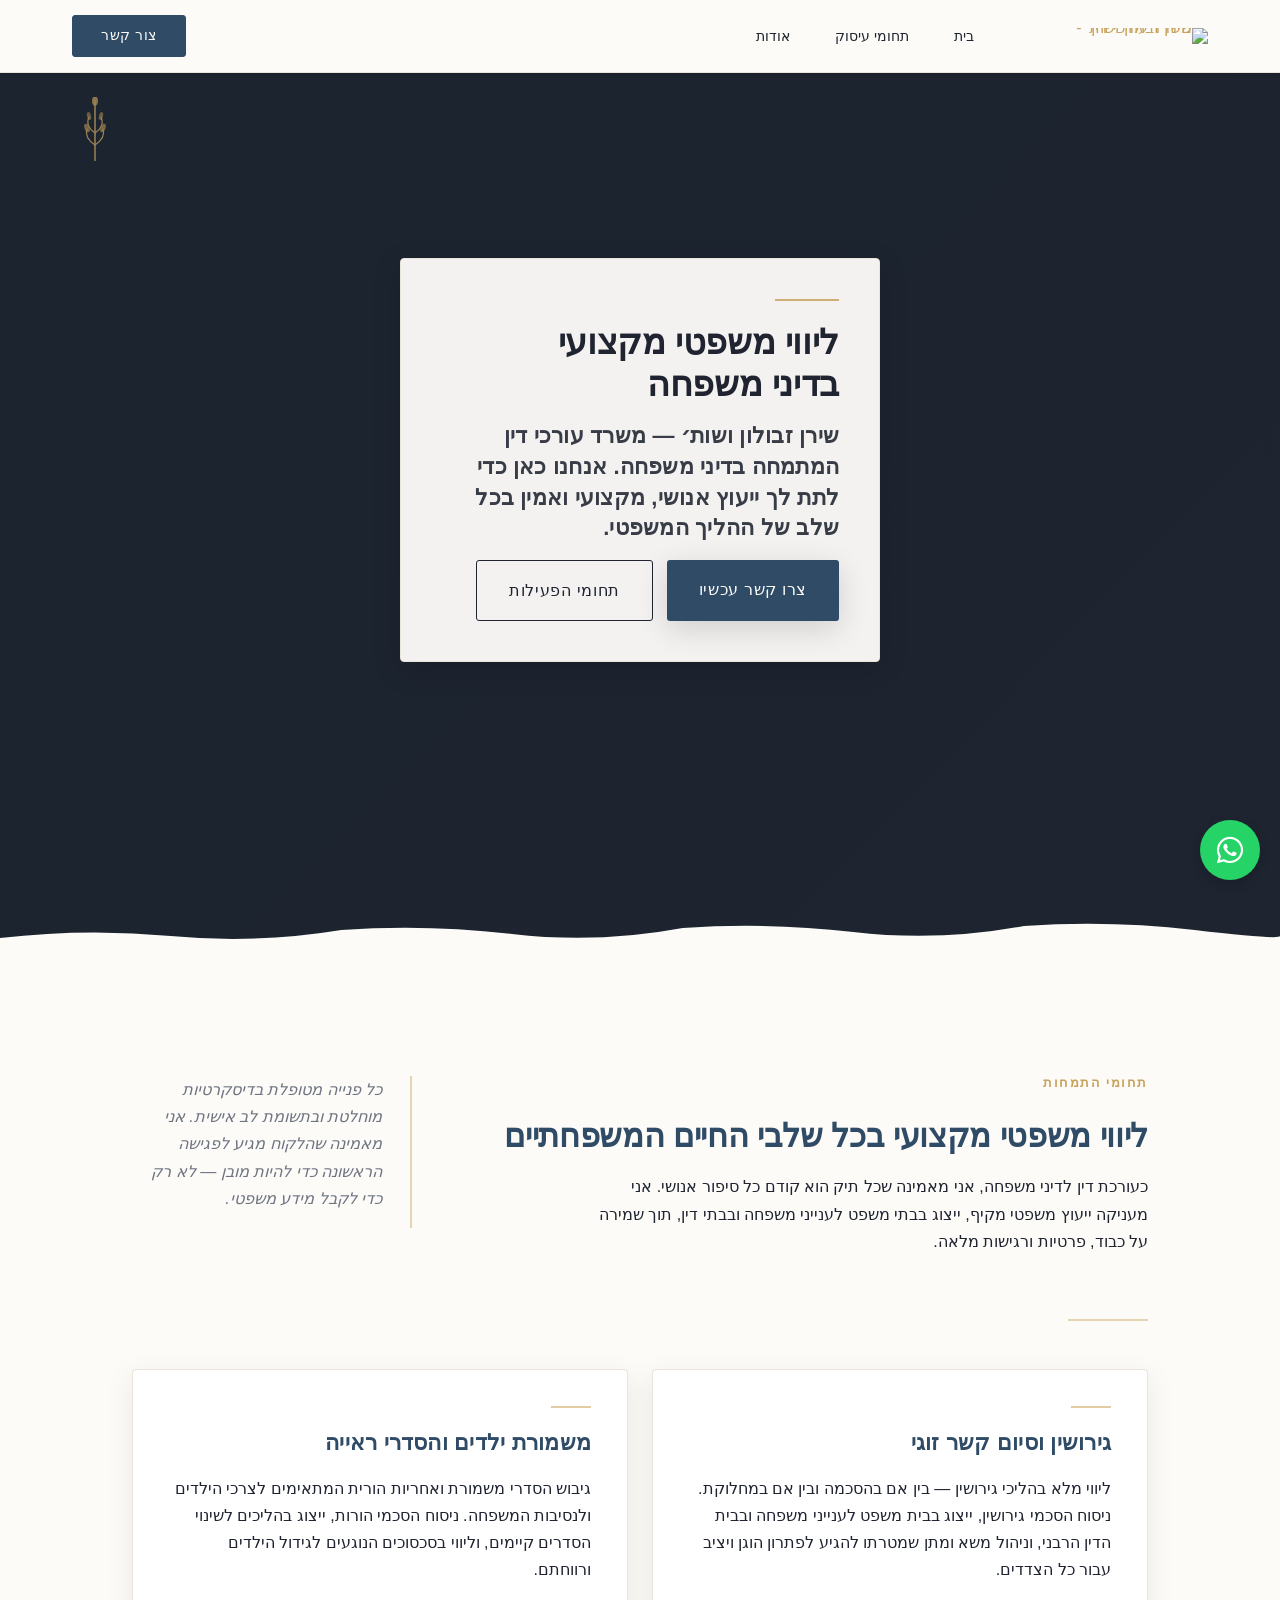
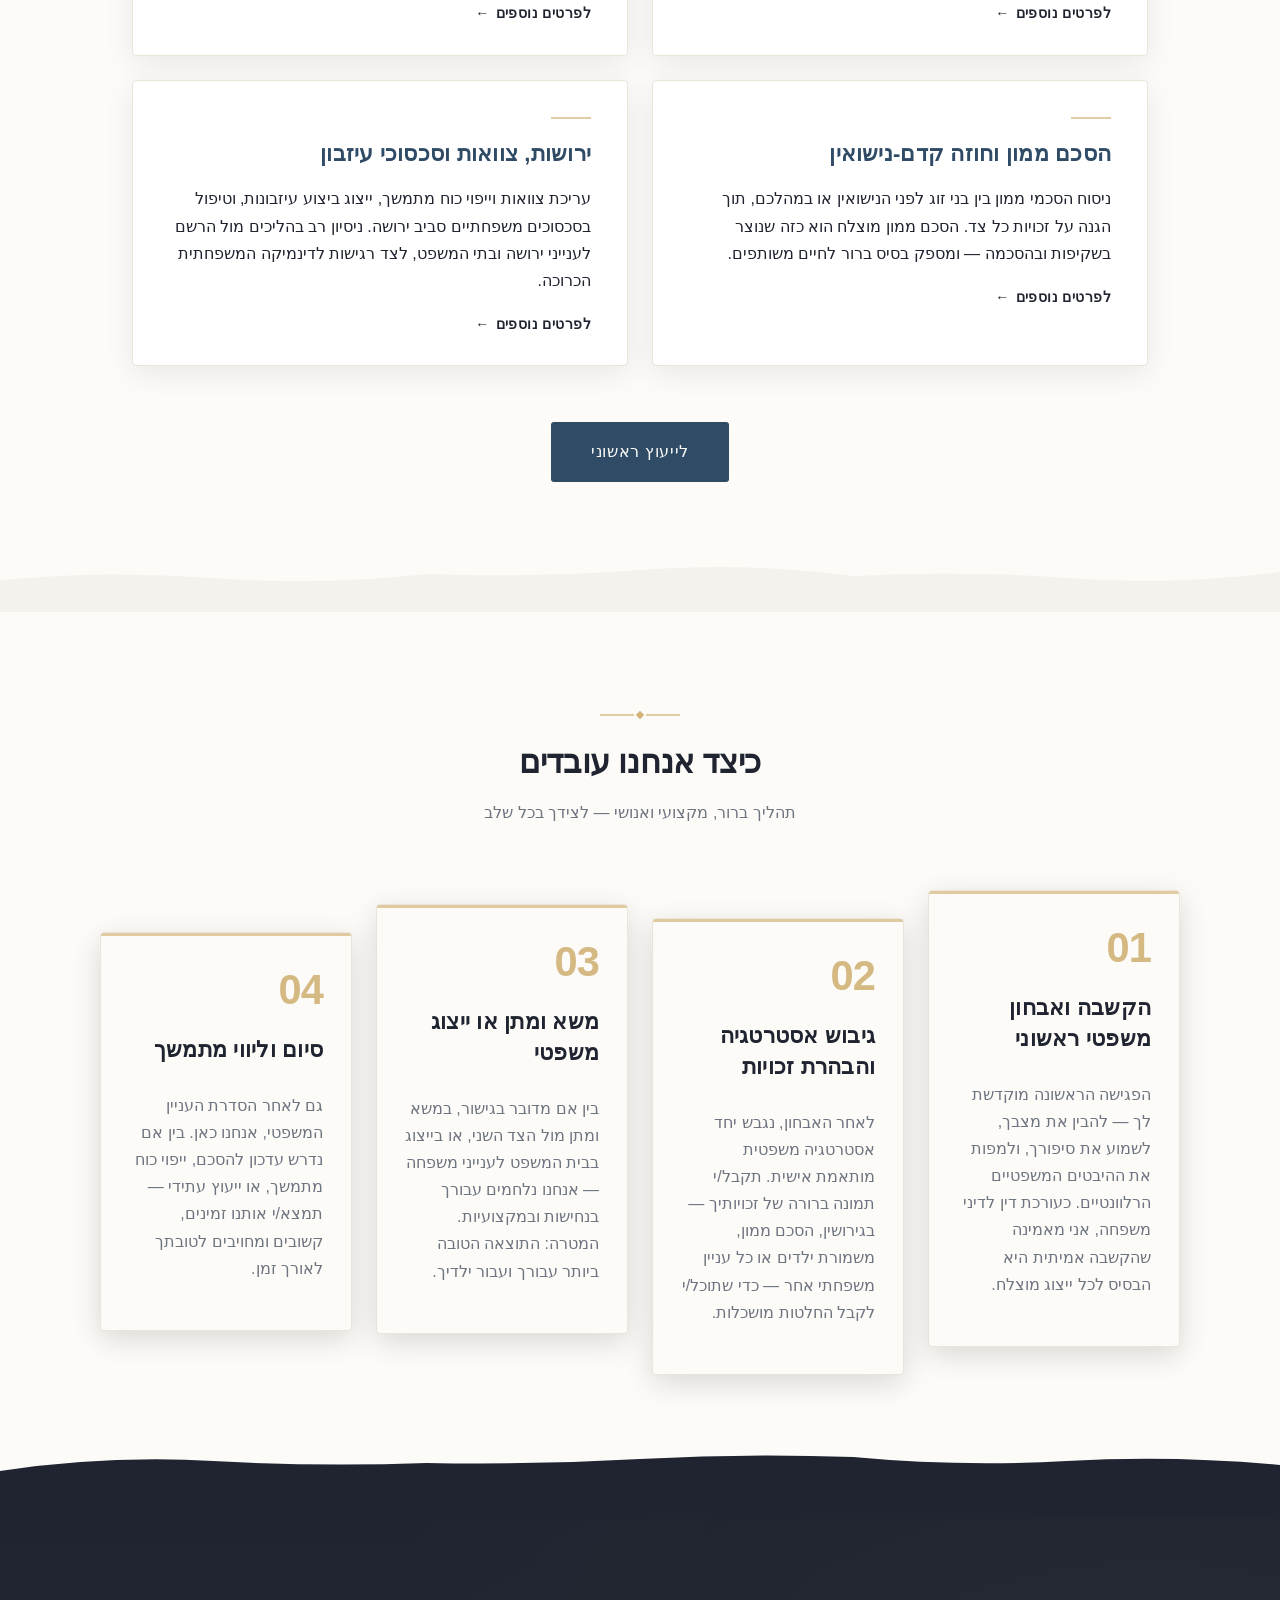
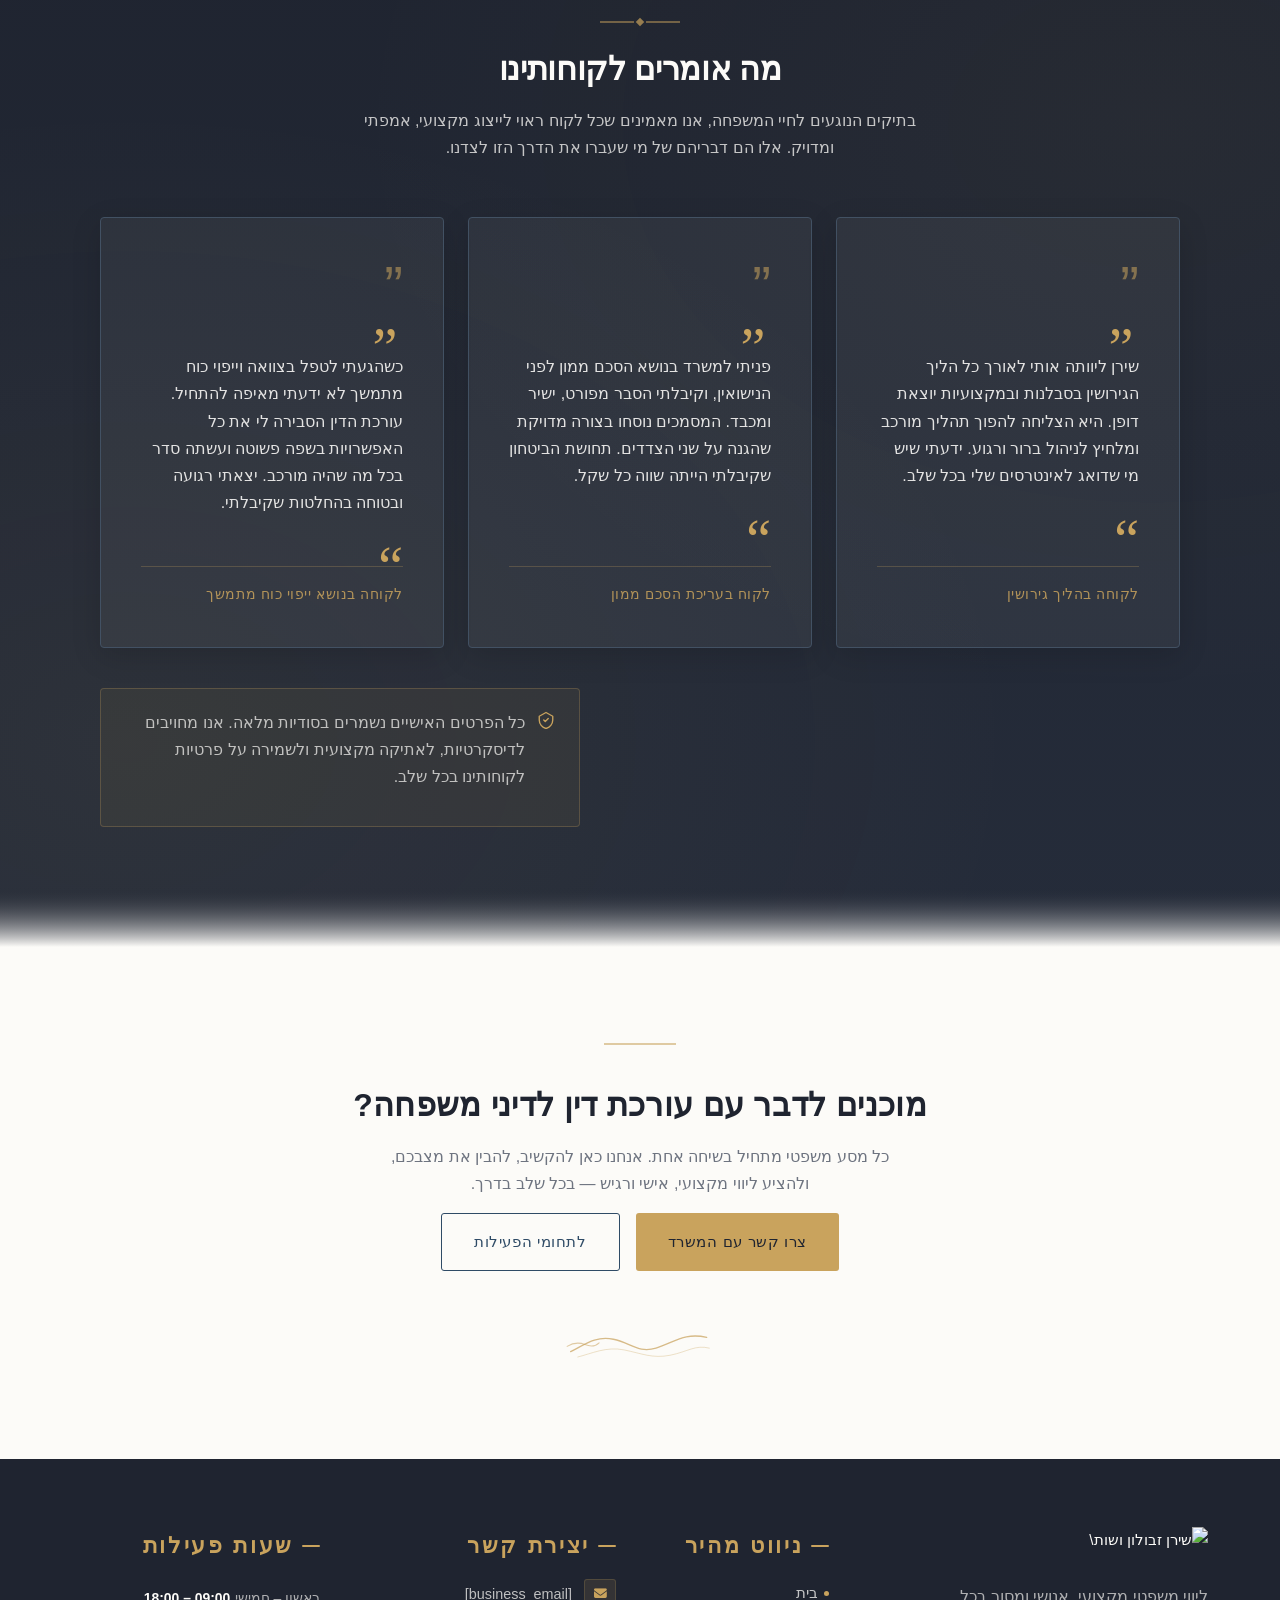
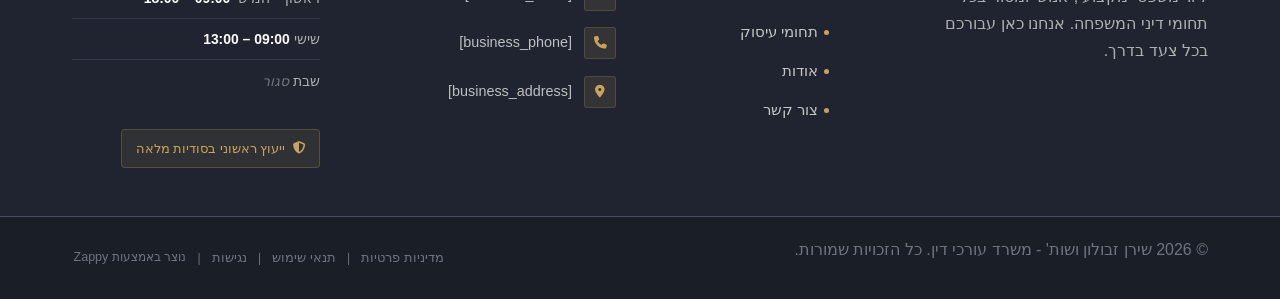
==== commit 2267e985: "Background sync: Progressive GitHub Sync" ====
--- a/public/index.html
+++ b/public/index.html
@@ -805,10 +805,10 @@
 </script>
   
   <main id="main">
-    <section data-band-index="0" class="index-hero-section" data-layout-spec="בית-hero" dir="rtl" data-hero-type="fullscreen-scrim">
+    <section data-band-index="0" class="index-hero-section" data-layout-spec="בית-hero" dir="rtl" data-hero-type="fullscreen-scrim" id="index-hero-section" data-zappy-content-align="center-center">
   <!-- Background Image -->
   <div class="index-hero-bg">
-    <img loading="eager" fetchpriority="high" data-hero-bg="true" data-placeholder="index-hero-image-1" data-context="Warm editorial photography of a calm family law consultation setting: a bright, naturally lit office with large windows, a wooden desk, soft-focus greenery, and two people in a warm, respectful conversation. Intergenerational family warmth, soft morning light, muted earth tones, professional yet approachable atmosphere, no faces clearly visible, depth of field blur on background." width="1200" height="700" src="/assets/site-index-hero-image-1.webp" alt="ייעוץ משפטי חם ואנושי בתחום דיני המשפחה">
+    <img loading="eager" fetchpriority="high" data-hero-bg="true" data-placeholder="index-hero-image-1" data-context="Warm editorial photography of a calm family law consultation setting: a bright, naturally lit office with large windows, a wooden desk, soft-focus greenery, and two people in a warm, respectful conversation. Intergenerational family warmth, soft morning light, muted earth tones, professional yet approachable atmosphere, no faces clearly visible, depth of field blur on background." width="1200" height="700" src="/assets/site-index-hero-image-1.webp" alt="ייעוץ משפטי חם ואנושי בתחום דיני המשפחה" data-hero-background="true" data-element-type="image" data-element-id="img-1779105942357-jpcpjhxpn">
   </div>
 
   <!-- Scrim Overlay -->
@@ -829,7 +829,7 @@
   </svg>
 
   <!-- Content Card -->
-  <div class="index-hero-container">
+  <div class="index-hero-container" data-zappy-align-target="true" >
     <div class="index-hero-card">
       <!-- Brass accent line above H1 -->
       <div class="index-hero-accent-line" aria-hidden="true"></div>
@@ -839,8 +839,8 @@
       <h3 class="index-hero-subtitle">שירן זבולון ושות׳ — משרד עורכי דין המתמחה בדיני משפחה. אנחנו כאן כדי לתת לך ייעוץ אנושי, מקצועי ואמין בכל שלב של ההליך המשפטי.</h3>
 
       <div class="index-hero-ctas">
-        <a href="/contact" class="index-hero-btn-primary">צרו קשר עכשיו</a>
-        <a href="/practice-areas" class="index-hero-btn-secondary">תחומי הפעילות</a>
+        <a href="/contact" class="index-hero-btn-primary" data-element-type="button" data-element-id="btn-1779105942356-wy2r6ynny" data-native-element="true">צרו קשר עכשיו</a>
+        <a href="/practice-areas" class="index-hero-btn-secondary" data-element-type="button" data-element-id="btn-1779105942356-x0i44j6je" data-native-element="true">תחומי הפעילות</a>
       </div>
     </div>
   </div>
--- a/styles.css
+++ b/styles.css
@@ -2605,10 +2605,9 @@
   margin-inline-start: 0;
 }
 
-/* H1 */
 .index-hero-section .index-hero-h1 {
   font-family: 'Rubik', sans-serif;
-  font-size: 3rem;
+  font-size: 2.2rem;
   font-weight: 700;
   line-height: 1.2;
   letter-spacing: -0.01em;
@@ -2736,9 +2735,9 @@
   }
 
   .index-hero-section .index-hero-h1 {
-    font-size: 2rem;
-    margin-bottom: 14px;
-  }
+  font-size: 1.5rem;
+  margin-bottom: 14px;
+}
 
   .index-hero-section .index-hero-subtitle {
     font-size: 1rem;
@@ -2764,8 +2763,8 @@
   }
 
   .index-hero-section .index-hero-h1 {
-    font-size: 2.4rem;
-  }
+  font-size: 1.8rem;
+}
 }
 /* ZAPPY_POSTGEN_GUARD_HERO_FONT_CAP:index-hero */
 .hero h1, .hero-section h1, [class*="hero-"] h1, [class~="hero"] h1, .hero .hero-title, .hero-title { font-size: min(var(--display-xl, 6rem), 6rem) !important; line-height: var(--leading-display, 1.05); }
@@ -7852,6 +7851,22 @@
 #mic-init-access-tool #mic-access-tool-general-button,
 ._access-icon {
   display: flex !important;
+}
+
+.index-hero-section .index-hero-h1 {
+  font-size: 2.2rem !important;
+}
+
+@media (max-width: 768px) {
+.index-hero-section .index-hero-h1 {
+  font-size: 1.5rem !important;
+}
+}
+
+@media (min-width: 769px) and (max-width: 1024px) {
+.index-hero-section .index-hero-h1 {
+  font-size: 1.8rem !important;
+}
 }
 /* mobile-submenu-overflow-fix */
 @media (max-width: 768px) {
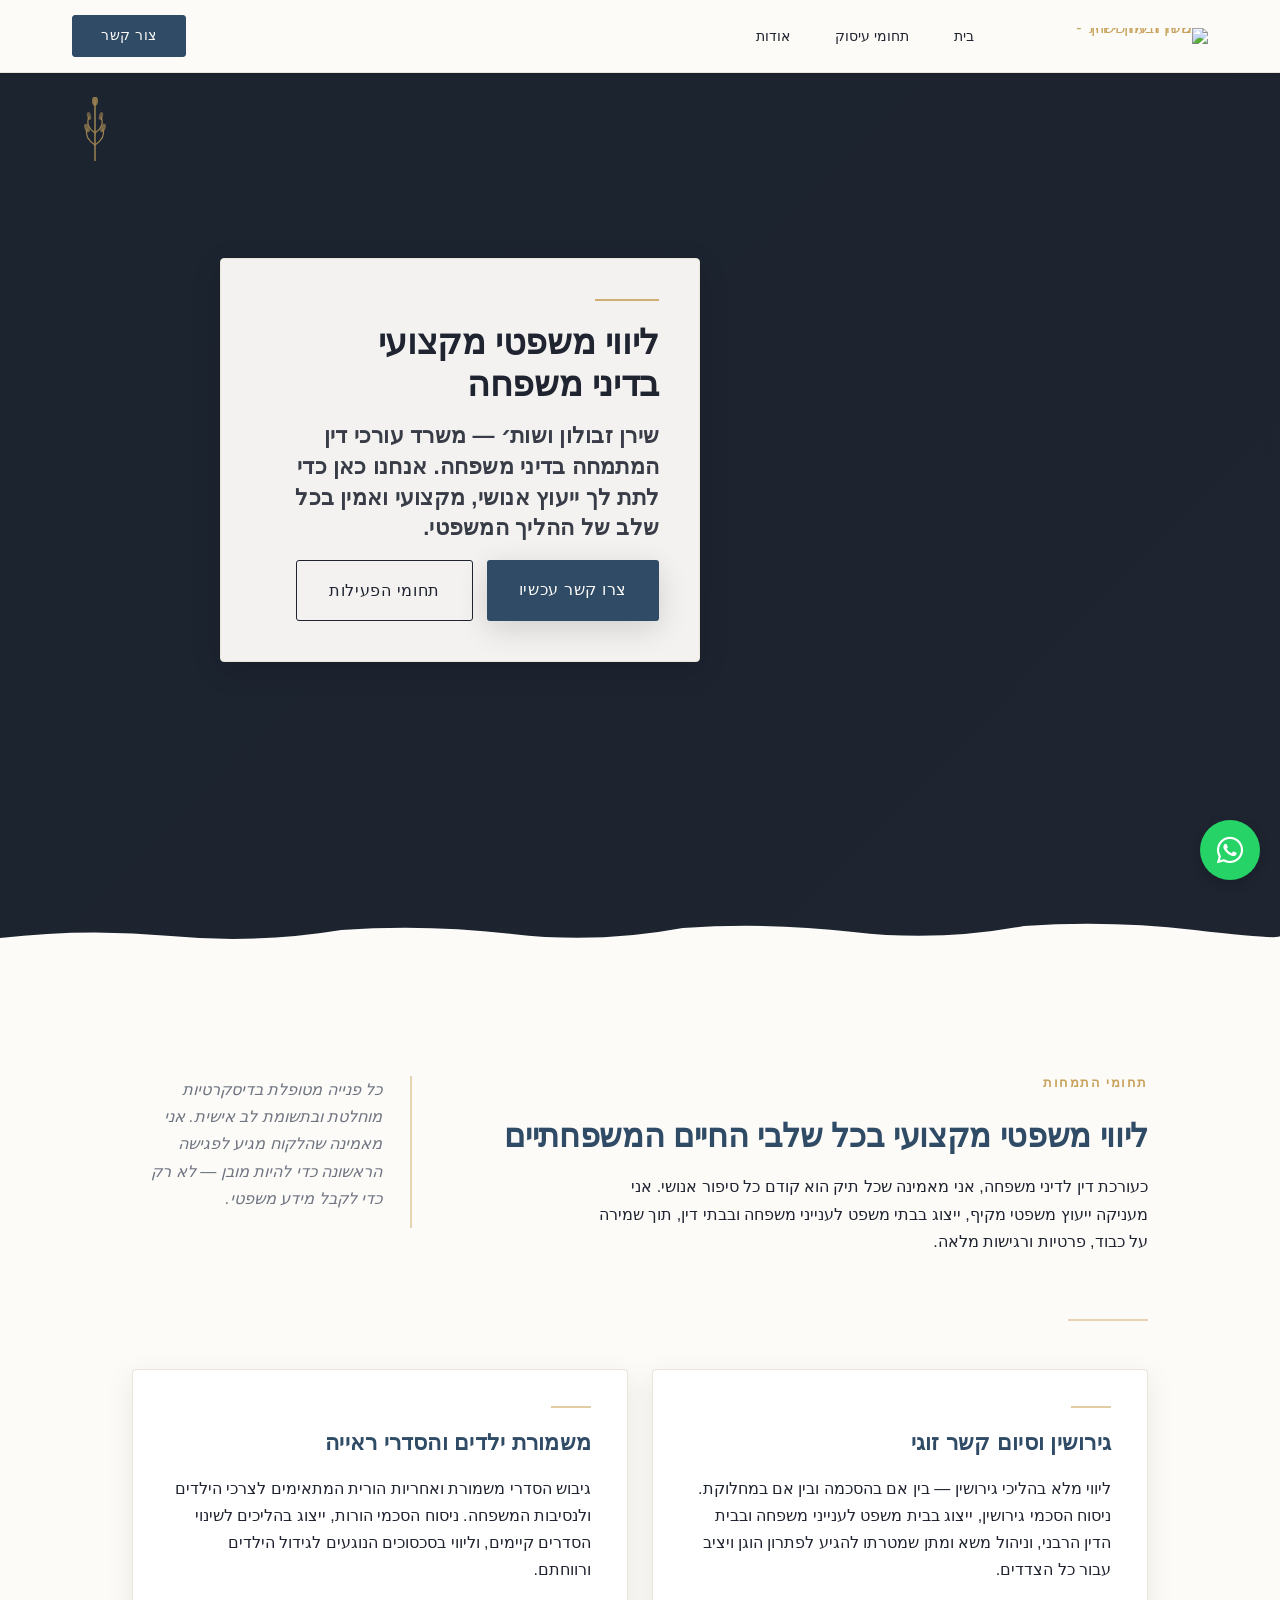
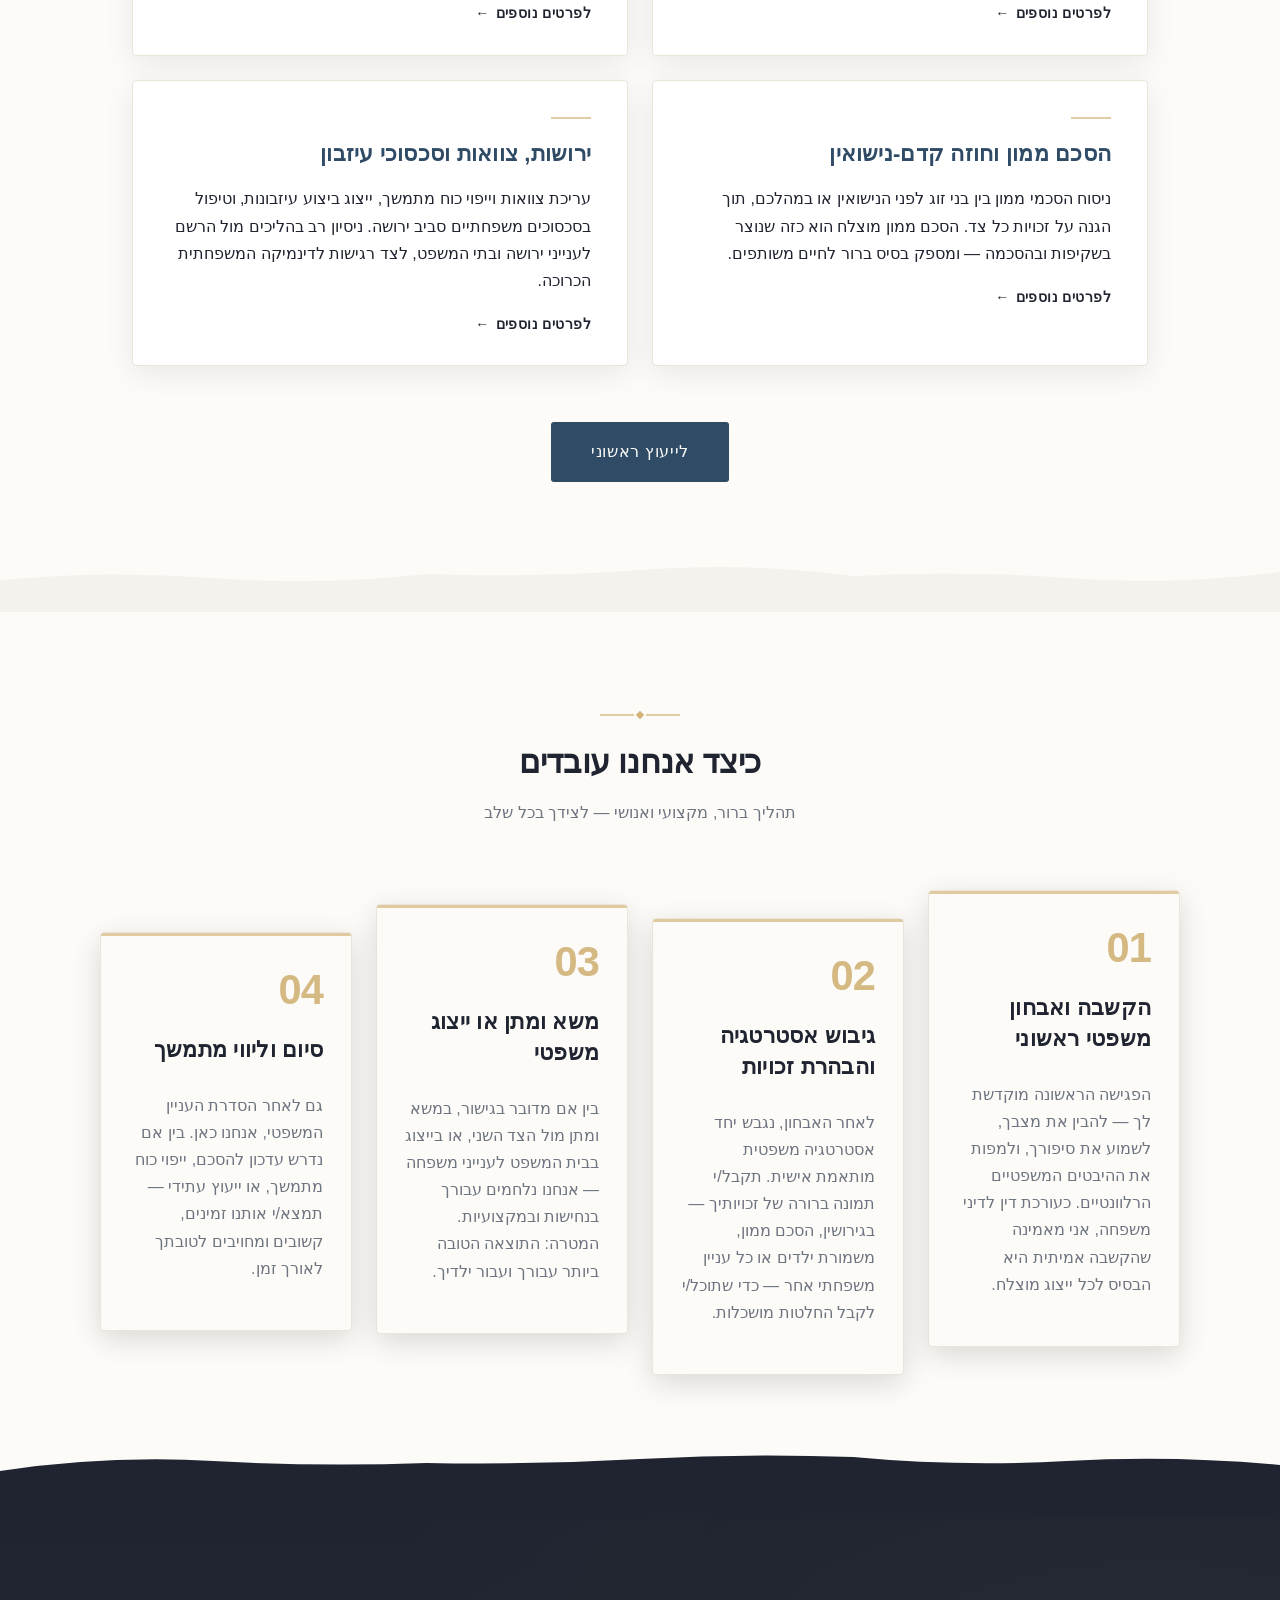
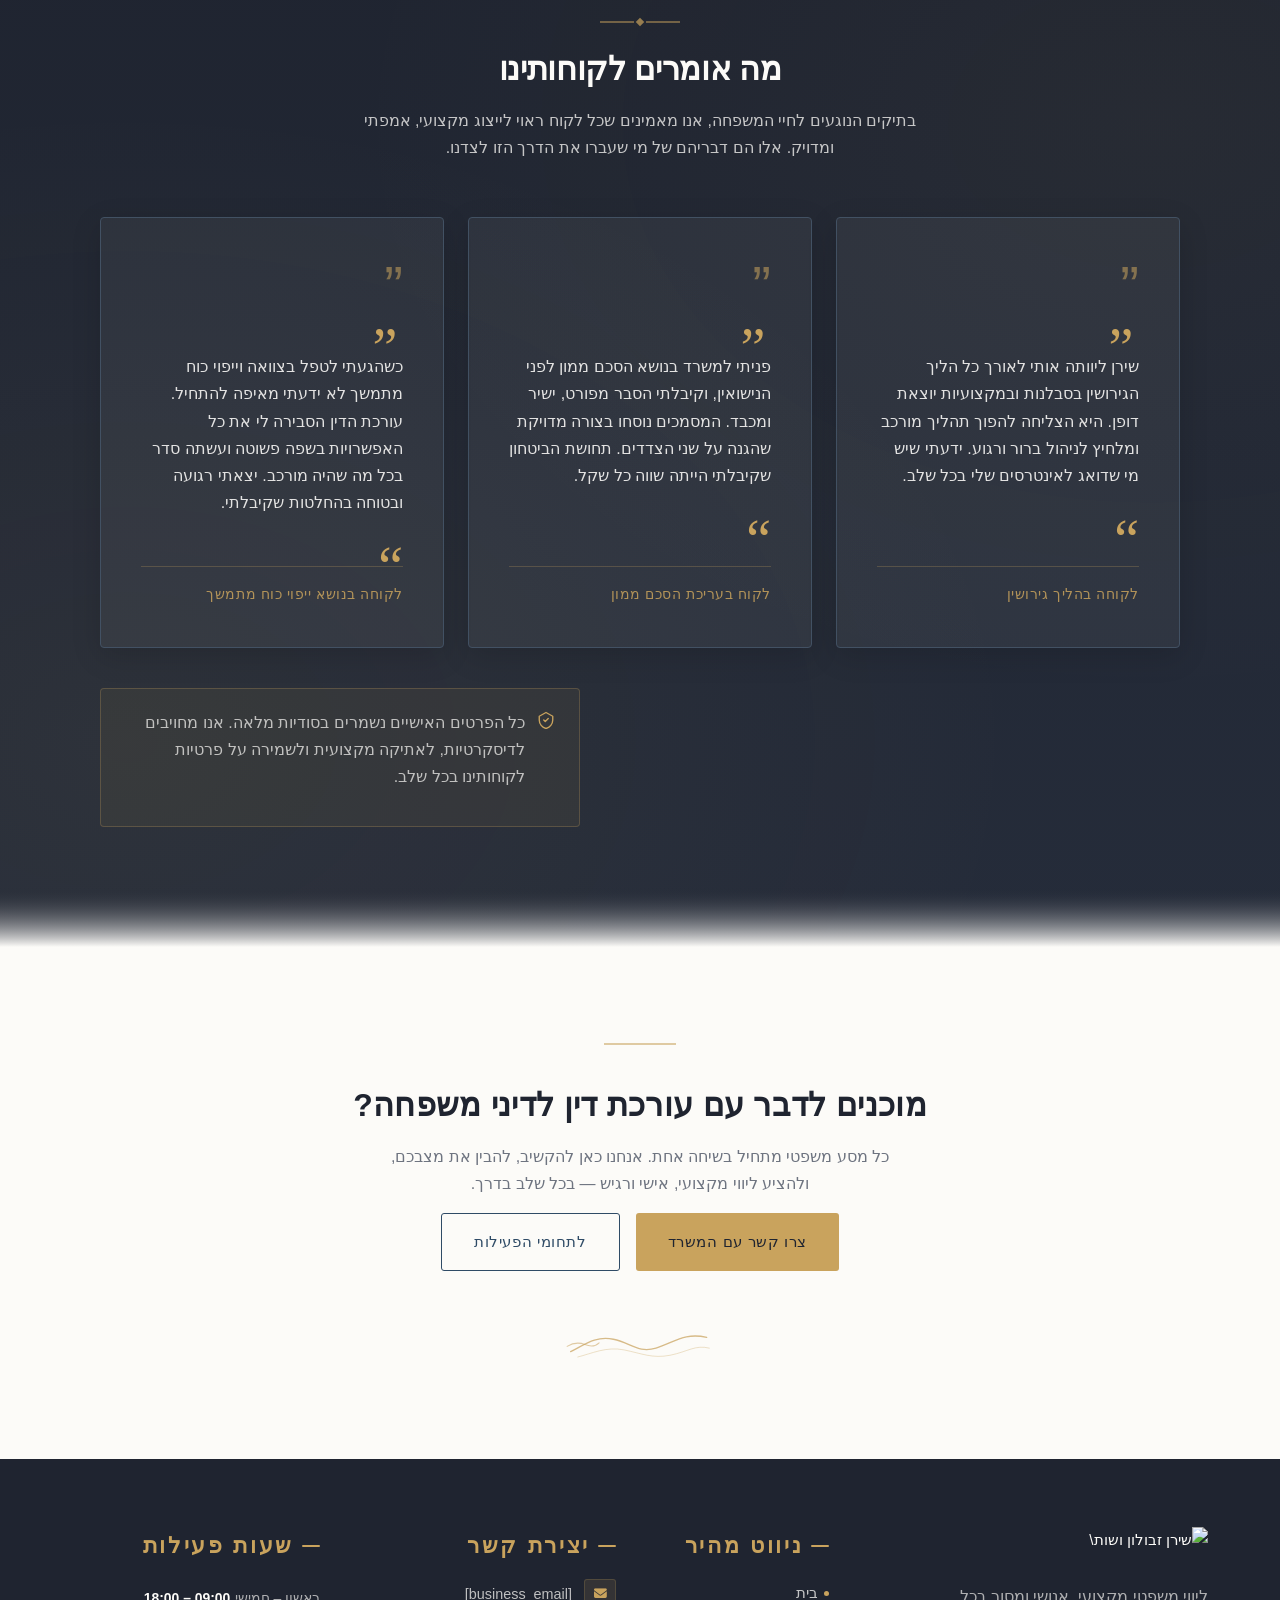
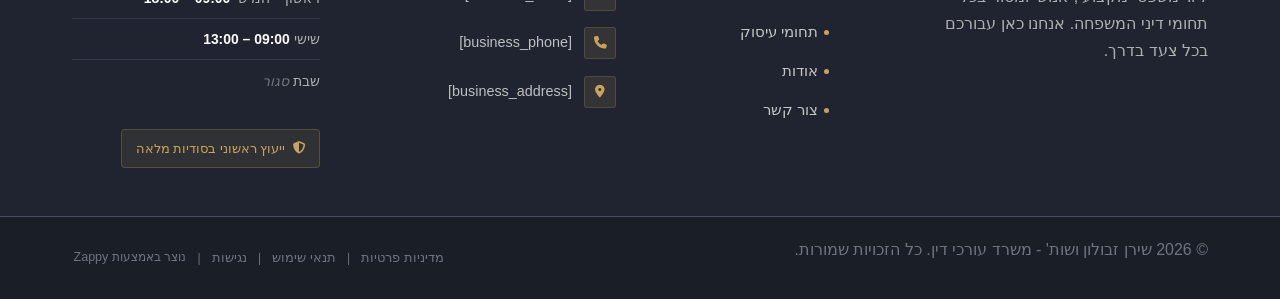
==== commit b3d84b69: "Background sync: Progressive GitHub Sync" ====
--- a/public/index.html
+++ b/public/index.html
@@ -805,7 +805,7 @@
 </script>
   
   <main id="main">
-    <section data-band-index="0" class="index-hero-section" data-layout-spec="בית-hero" dir="rtl" data-hero-type="fullscreen-scrim" id="index-hero-section" data-zappy-content-align="center-center">
+    <section data-band-index="0" class="index-hero-section" data-layout-spec="בית-hero" dir="rtl" data-hero-type="fullscreen-scrim" id="index-hero-section" data-zappy-content-align="center-mid-left">
   <!-- Background Image -->
   <div class="index-hero-bg">
     <img loading="eager" fetchpriority="high" data-hero-bg="true" data-placeholder="index-hero-image-1" data-context="Warm editorial photography of a calm family law consultation setting: a bright, naturally lit office with large windows, a wooden desk, soft-focus greenery, and two people in a warm, respectful conversation. Intergenerational family warmth, soft morning light, muted earth tones, professional yet approachable atmosphere, no faces clearly visible, depth of field blur on background." width="1200" height="700" src="/assets/site-index-hero-image-1.webp" alt="ייעוץ משפטי חם ואנושי בתחום דיני המשפחה" data-hero-background="true" data-element-type="image" data-element-id="img-1779105942357-jpcpjhxpn">
